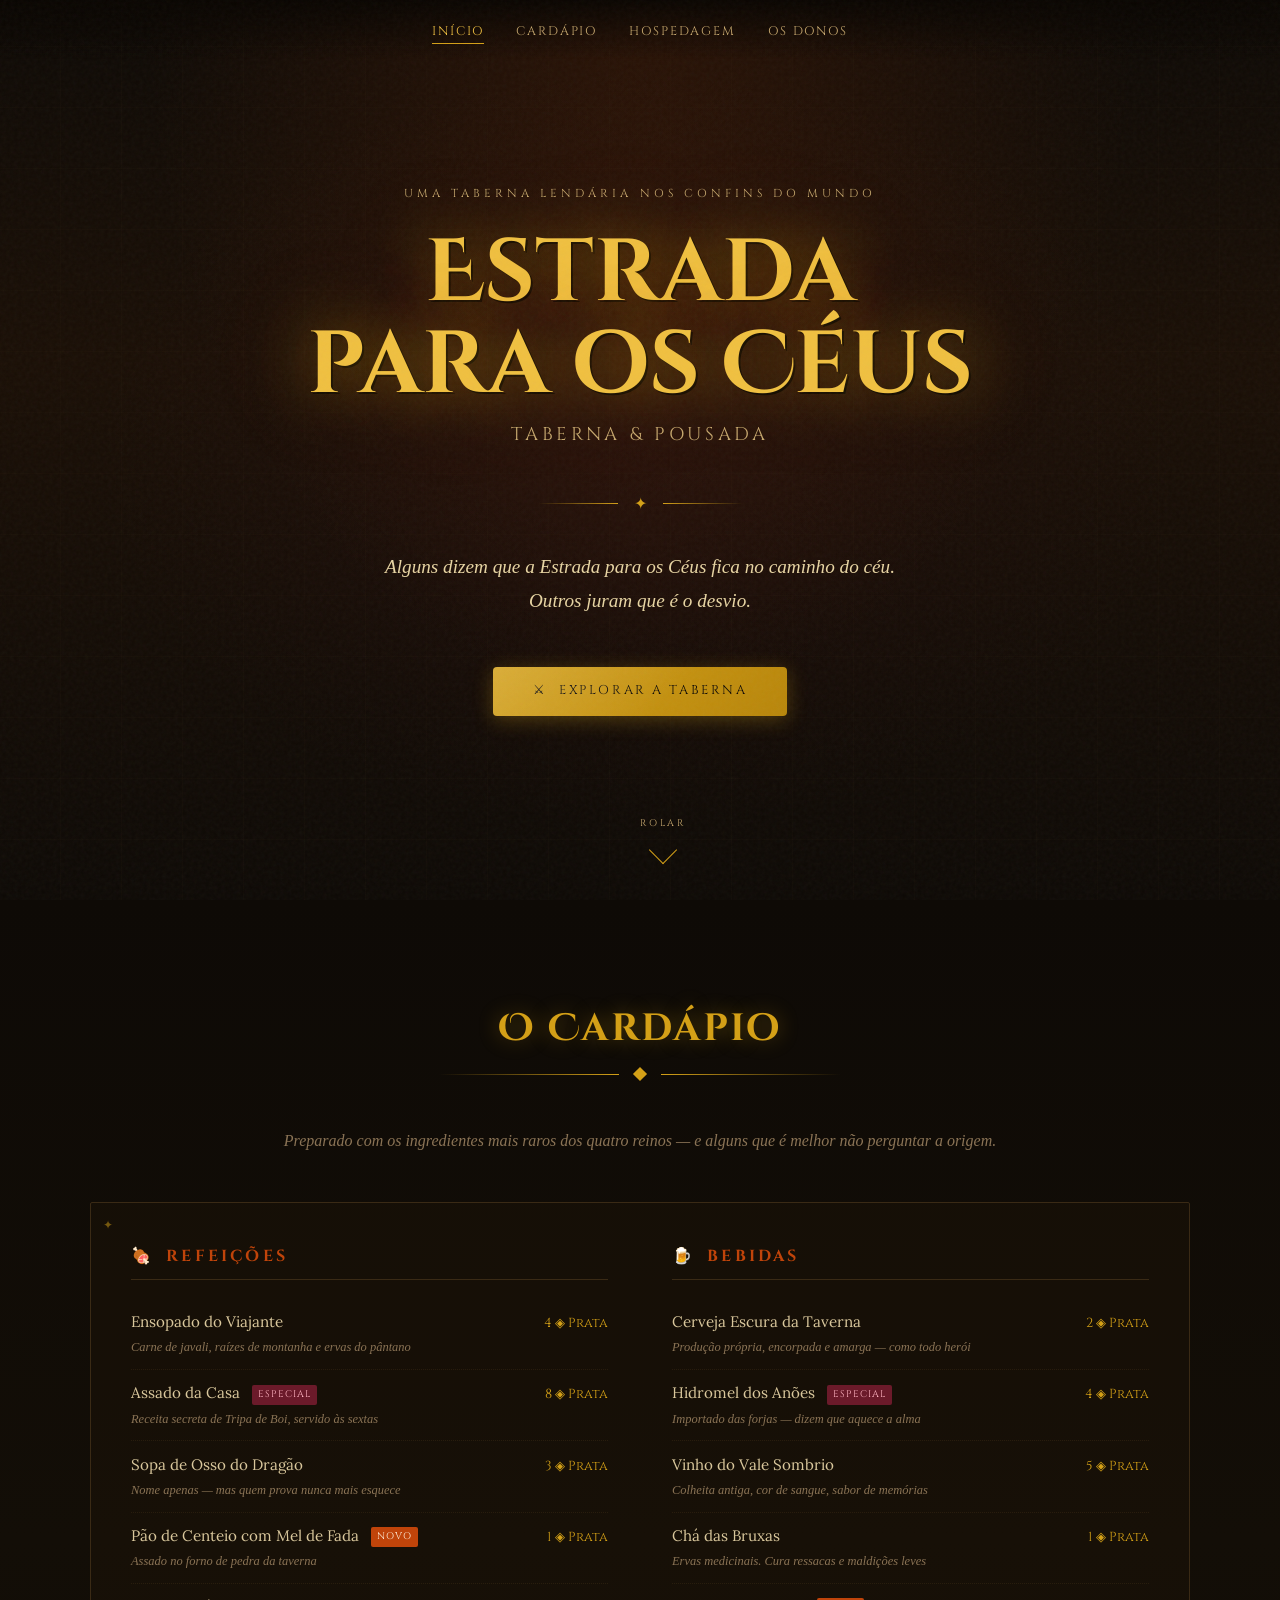
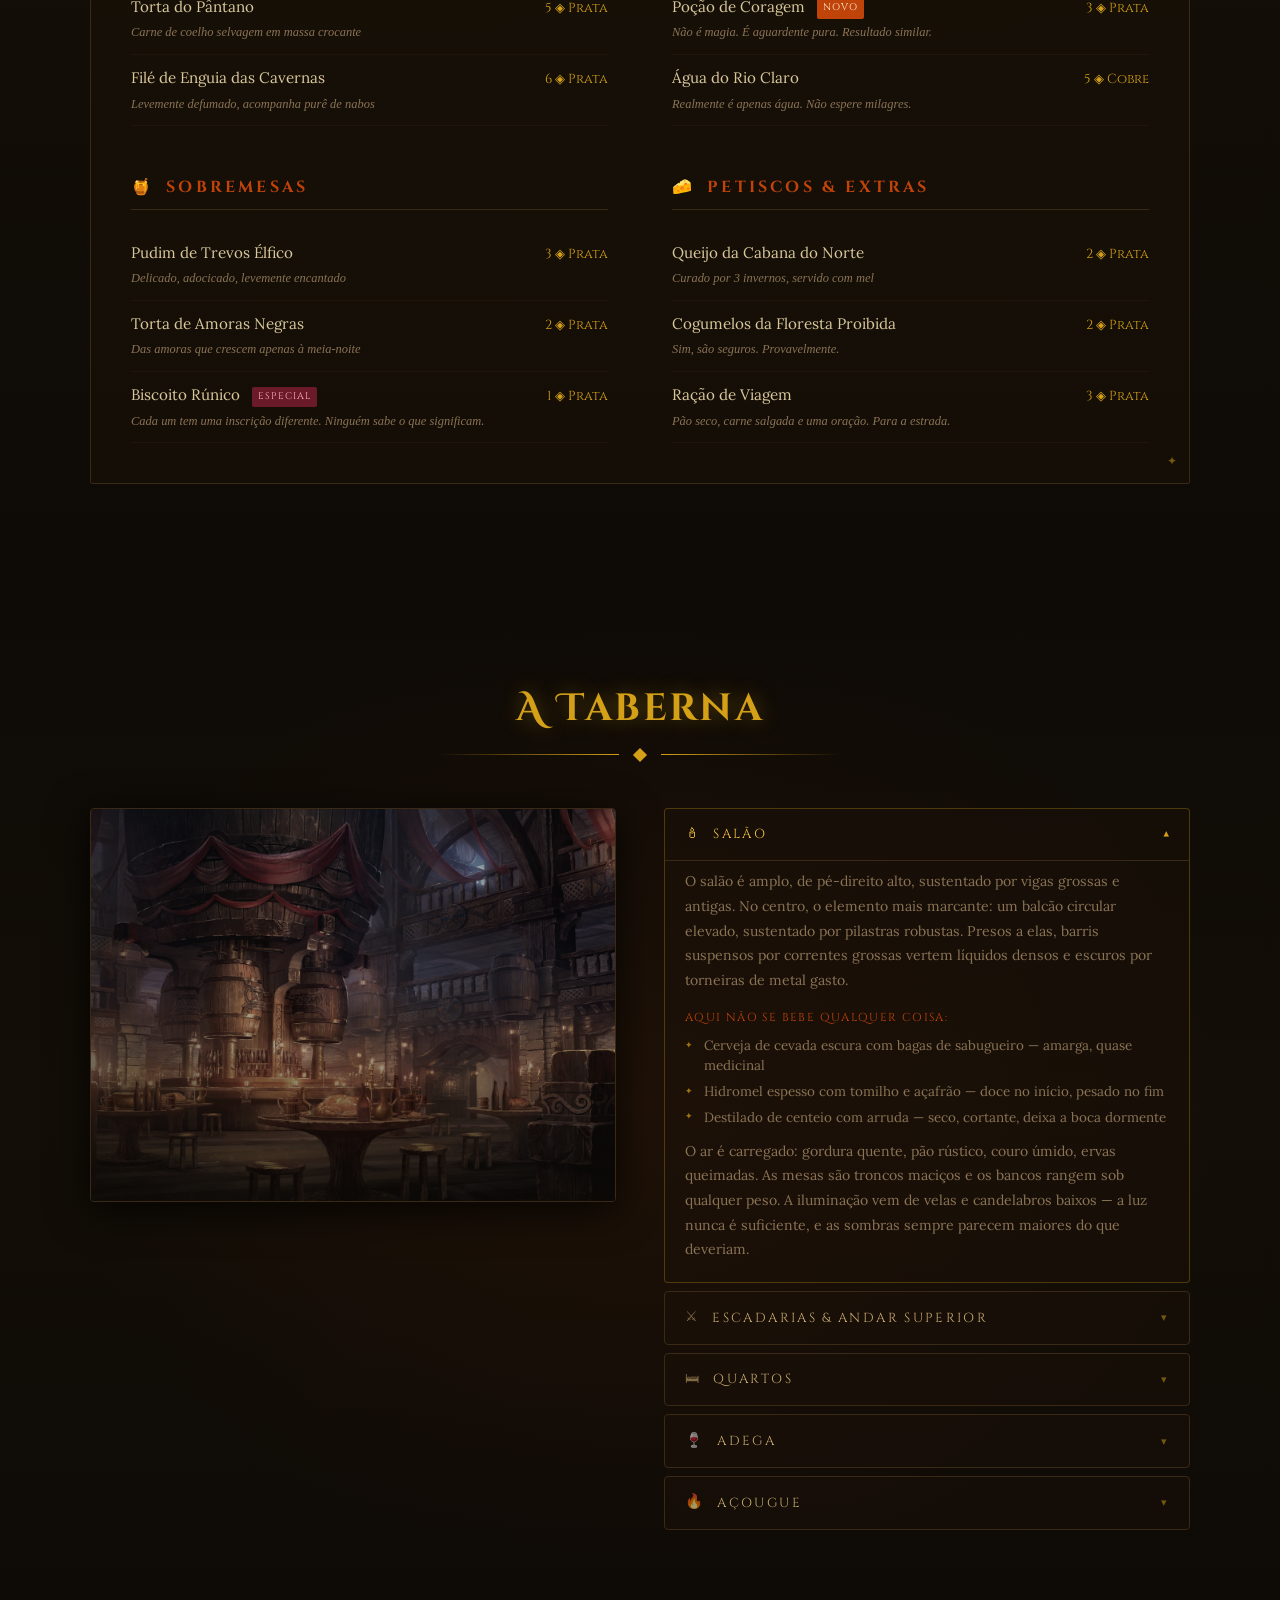
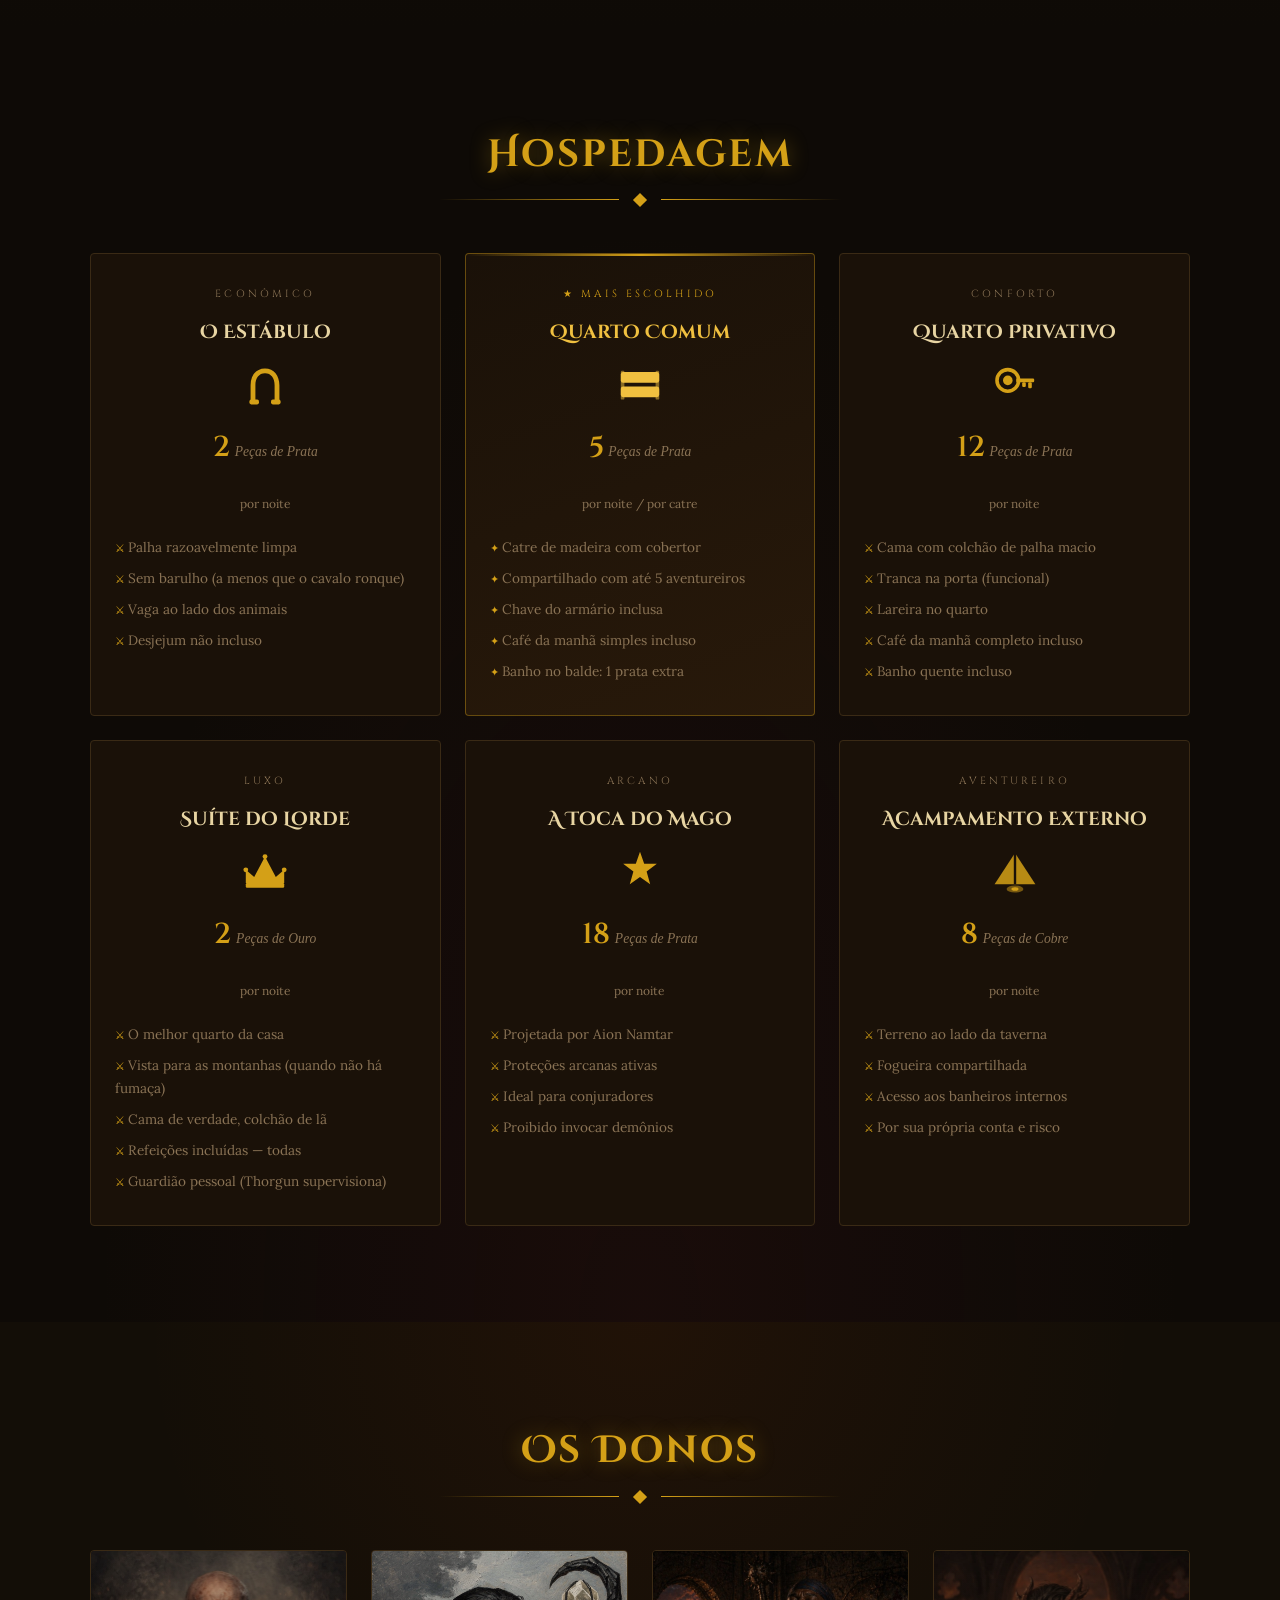
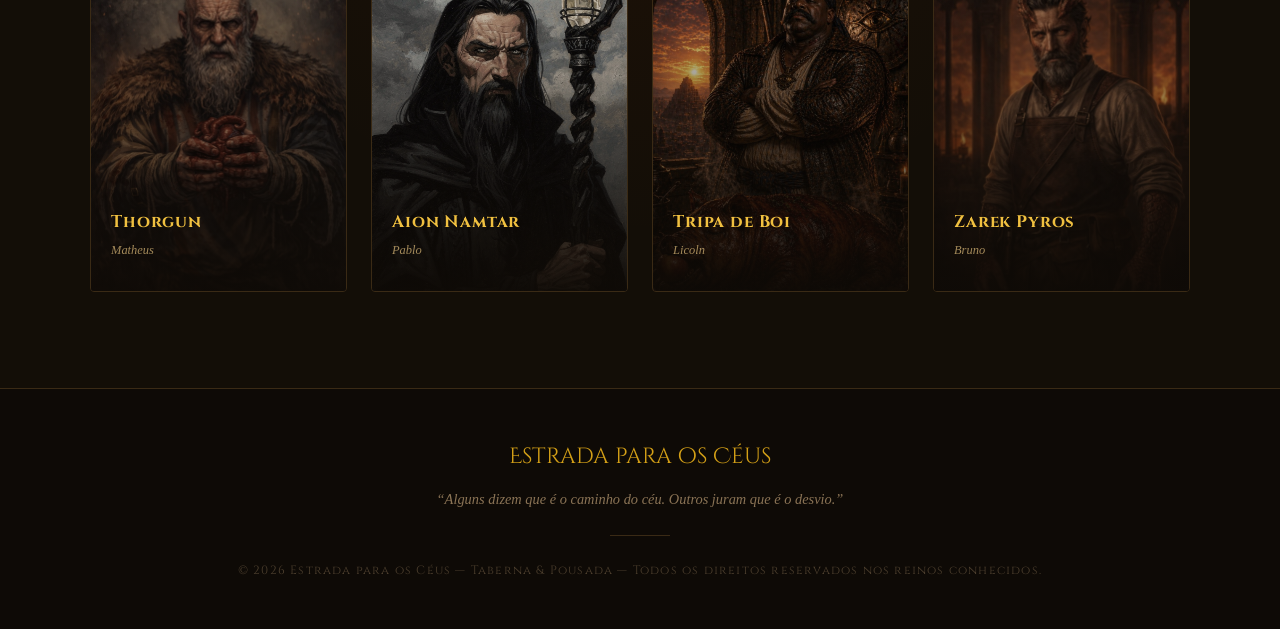
==== index.html @ 2010baf7 "segundo commit" ====
<!DOCTYPE html>
<html lang="pt-BR">
<head>
  <meta charset="UTF-8" />
  <meta name="viewport" content="width=device-width, initial-scale=1.0" />
  <meta name="description" content="Estrada para os Céus — A taberna mais lendária de todos os reinos. Comida, bebida, abrigo e histórias para aventureiros." />
  <title>Estrada para os Céus — Taberna & Hospedagem</title>
  <link rel="stylesheet" href="styles.css" />

  <!-- Favicons & theme color -->
  <meta name="theme-color" content="#0e0a06" />
</head>
<body>

  <!-- ══════════════════════════════════════
       TORCHES (decorative)
  ══════════════════════════════════════ -->
  <!-- ══════════════════════════════════════
       NAVBAR
  ══════════════════════════════════════ -->
  <nav id="navbar" role="navigation" aria-label="Navegação principal">

    <ul class="nav-links">
      <li><a href="#hero">Início</a></li>
      <li><a href="#cardapio">Cardápio</a></li>
      <li><a href="#hospedagem">Hospedagem</a></li>
      <li><a href="#donos">Os Donos</a></li>
    </ul>

    <button class="nav-toggle" id="navToggle" aria-label="Abrir menu" aria-expanded="false">
      <span></span>
      <span></span>
      <span></span>
    </button>
  </nav>

  <!-- Mobile overlay nav -->
  <div class="nav-mobile-overlay" id="navMobileOverlay" role="dialog" aria-modal="true" aria-label="Menu de navegação">
    <a href="#hero">Início</a>
    <a href="#cardapio">Cardápio</a>
    <a href="#hospedagem">Hospedagem</a>
    <a href="#donos">Os Donos</a>
  </div>


  <!-- ══════════════════════════════════════
       HERO
  ══════════════════════════════════════ -->
  <section id="hero" aria-label="Apresentação da taberna">
    <div class="hero-bg-art" aria-hidden="true"></div>

    <div class="hero-content">
      <p class="hero-eyebrow">Uma taberna lendária nos confins do mundo</p>

      <a href="index.html" class="hero-title-link" aria-label="Voltar ao topo da página">
        <h1 class="hero-title">Estrada<br>para os Céus</h1>
      </a>
      <span class="hero-subtitle-line">Taberna &amp; Pousada</span>

      <div class="hero-divider" aria-hidden="true">
        <div class="hero-divider-line"></div>
        <span class="hero-divider-icon">✦</span>
        <div class="hero-divider-line"></div>
      </div>

      <p class="hero-lore">
        Alguns dizem que a Estrada para os Céus fica no caminho do céu.<br>
        Outros juram que é o desvio.
      </p>

      <a href="#cardapio" class="hero-cta" role="button">
        <span>⚔</span>
        <span>Explorar a Taberna</span>
      </a>
    </div>

    <div class="scroll-indicator" aria-hidden="true">
      <span>Rolar</span>
      <div class="scroll-arrow"></div>
    </div>
  </section>


  <!-- ══════════════════════════════════════
       CARDÁPIO
  ══════════════════════════════════════ -->
  <section id="cardapio" aria-label="Cardápio da taberna">
    <div class="container">

      <h2 class="section-title reveal">O Cardápio</h2>
      <div class="section-ornament reveal reveal-delay-1" aria-hidden="true">
        <div class="ornament-diamond"></div>
      </div>

      <p class="menu-intro reveal reveal-delay-2">
        Preparado com os ingredientes mais raros dos quatro reinos — e alguns que é melhor não perguntar a origem.
      </p>

      <div class="menu-wrapper reveal reveal-delay-3">
        <div class="menu-grid">

          <!-- Comidas -->
          <div class="menu-category">
            <h3 class="menu-category-title">
              <span class="cat-icon">🍖</span> Refeições
            </h3>

            <div class="menu-item">
              <div class="item-name">
                Ensopado do Viajante
                <small>Carne de javali, raízes de montanha e ervas do pântano</small>
              </div>
              <span class="item-price">4 ◈ Prata</span>
            </div>

            <div class="menu-item">
              <div class="item-name">
                Assado da Casa <span class="item-badge badge-special">Especial</span>
                <small>Receita secreta de Tripa de Boi, servido às sextas</small>
              </div>
              <span class="item-price">8 ◈ Prata</span>
            </div>

            <div class="menu-item">
              <div class="item-name">
                Sopa de Osso do Dragão
                <small>Nome apenas — mas quem prova nunca mais esquece</small>
              </div>
              <span class="item-price">3 ◈ Prata</span>
            </div>

            <div class="menu-item">
              <div class="item-name">
                Pão de Centeio com Mel de Fada <span class="item-badge badge-new">Novo</span>
                <small>Assado no forno de pedra da taverna</small>
              </div>
              <span class="item-price">1 ◈ Prata</span>
            </div>

            <div class="menu-item">
              <div class="item-name">
                Torta do Pântano
                <small>Carne de coelho selvagem em massa crocante</small>
              </div>
              <span class="item-price">5 ◈ Prata</span>
            </div>

            <div class="menu-item">
              <div class="item-name">
                Filé de Enguia das Cavernas
                <small>Levemente defumado, acompanha purê de nabos</small>
              </div>
              <span class="item-price">6 ◈ Prata</span>
            </div>
          </div>

          <!-- Bebidas -->
          <div class="menu-category">
            <h3 class="menu-category-title">
              <span class="cat-icon">🍺</span> Bebidas
            </h3>

            <div class="menu-item">
              <div class="item-name">
                Cerveja Escura da Taverna
                <small>Produção própria, encorpada e amarga — como todo herói</small>
              </div>
              <span class="item-price">2 ◈ Prata</span>
            </div>

            <div class="menu-item">
              <div class="item-name">
                Hidromel dos Anões <span class="item-badge badge-special">Especial</span>
                <small>Importado das forjas — dizem que aquece a alma</small>
              </div>
              <span class="item-price">4 ◈ Prata</span>
            </div>

            <div class="menu-item">
              <div class="item-name">
                Vinho do Vale Sombrio
                <small>Colheita antiga, cor de sangue, sabor de memórias</small>
              </div>
              <span class="item-price">5 ◈ Prata</span>
            </div>

            <div class="menu-item">
              <div class="item-name">
                Chá das Bruxas
                <small>Ervas medicinais. Cura ressacas e maldições leves</small>
              </div>
              <span class="item-price">1 ◈ Prata</span>
            </div>

            <div class="menu-item">
              <div class="item-name">
                Poção de Coragem <span class="item-badge badge-new">Novo</span>
                <small>Não é magia. É aguardente pura. Resultado similar.</small>
              </div>
              <span class="item-price">3 ◈ Prata</span>
            </div>

            <div class="menu-item">
              <div class="item-name">
                Água do Rio Claro
                <small>Realmente é apenas água. Não espere milagres.</small>
              </div>
              <span class="item-price">5 ◈ Cobre</span>
            </div>
          </div>

          <!-- Sobremesas -->
          <div class="menu-category">
            <h3 class="menu-category-title">
              <span class="cat-icon">🍯</span> Sobremesas
            </h3>

            <div class="menu-item">
              <div class="item-name">
                Pudim de Trevos Élfico
                <small>Delicado, adocicado, levemente encantado</small>
              </div>
              <span class="item-price">3 ◈ Prata</span>
            </div>

            <div class="menu-item">
              <div class="item-name">
                Torta de Amoras Negras
                <small>Das amoras que crescem apenas à meia-noite</small>
              </div>
              <span class="item-price">2 ◈ Prata</span>
            </div>

            <div class="menu-item">
              <div class="item-name">
                Biscoito Rúnico <span class="item-badge badge-special">Especial</span>
                <small>Cada um tem uma inscrição diferente. Ninguém sabe o que significam.</small>
              </div>
              <span class="item-price">1 ◈ Prata</span>
            </div>
          </div>

          <!-- Petiscos -->
          <div class="menu-category">
            <h3 class="menu-category-title">
              <span class="cat-icon">🧀</span> Petiscos & Extras
            </h3>

            <div class="menu-item">
              <div class="item-name">
                Queijo da Cabana do Norte
                <small>Curado por 3 invernos, servido com mel</small>
              </div>
              <span class="item-price">2 ◈ Prata</span>
            </div>

            <div class="menu-item">
              <div class="item-name">
                Cogumelos da Floresta Proibida
                <small>Sim, são seguros. Provavelmente.</small>
              </div>
              <span class="item-price">2 ◈ Prata</span>
            </div>

            <div class="menu-item">
              <div class="item-name">
                Ração de Viagem
                <small>Pão seco, carne salgada e uma oração. Para a estrada.</small>
              </div>
              <span class="item-price">3 ◈ Prata</span>
            </div>
          </div>

        </div><!-- /menu-grid -->
      </div><!-- /menu-wrapper -->

    </div><!-- /container -->
  </section>


  <!-- ══════════════════════════════════════
       A TABERNA
  ══════════════════════════════════════ -->
  <section id="taberna" aria-label="Sobre a taberna">
    <div class="container">

      <h2 class="section-title reveal">A Taberna</h2>
      <div class="section-ornament reveal reveal-delay-1" aria-hidden="true">
        <div class="ornament-diamond"></div>
      </div>

      <div class="taberna-layout reveal reveal-delay-2">

        <div class="taberna-img-wrap">
          <img src="img/taverna.jpg" alt="O salão da Taberna Estrada para os Céus — balcão circular elevado com barris suspensos, vigas grossas e iluminação de velas" loading="lazy" />
          <div class="taberna-img-overlay" aria-hidden="true"></div>
        </div>

        <div class="taberna-desc">

          <details class="taverna-accordion" open>
            <summary class="taverna-accordion-head">
              <span class="accordion-icon" aria-hidden="true">🕯</span>
              Salão
            </summary>
            <div class="taverna-accordion-body">
              <p>O salão é amplo, de pé-direito alto, sustentado por vigas grossas e antigas. No centro, o elemento mais marcante: um balcão circular elevado, sustentado por pilastras robustas. Presos a elas, barris suspensos por correntes grossas vertem líquidos densos e escuros por torneiras de metal gasto.</p>
              <p class="taverna-label">Aqui não se bebe qualquer coisa:</p>
              <ul class="taverna-list">
                <li>Cerveja de cevada escura com bagas de sabugueiro — amarga, quase medicinal</li>
                <li>Hidromel espesso com tomilho e açafrão — doce no início, pesado no fim</li>
                <li>Destilado de centeio com arruda — seco, cortante, deixa a boca dormente</li>
              </ul>
              <p>O ar é carregado: gordura quente, pão rústico, couro úmido, ervas queimadas. As mesas são troncos maciços e os bancos rangem sob qualquer peso. A iluminação vem de velas e candelabros baixos — a luz nunca é suficiente, e as sombras sempre parecem maiores do que deveriam.</p>
            </div>
          </details>

          <details class="taverna-accordion">
            <summary class="taverna-accordion-head">
              <span class="accordion-icon" aria-hidden="true">⚔</span>
              Escadarias &amp; Andar Superior
            </summary>
            <div class="taverna-accordion-body">
              <p>Duas escadarias se erguem em lados opostos, simétricas, curvando-se até o andar superior como se abraçassem o salão. Os degraus são gastos no centro — muitos pés, muitas eras. No alto, uma galeria contorna todo o salão. As balaustradas são entalhadas com padrões estranhos, quase geométricos demais para serem apenas decoração. À distância, parecem se mover com a luz.</p>
            </div>
          </details>

          <details class="taverna-accordion">
            <summary class="taverna-accordion-head">
              <span class="accordion-icon" aria-hidden="true">🛏</span>
              Quartos
            </summary>
            <div class="taverna-accordion-body">
              <p>A taverna não separa hóspedes por raça, mas por quanto estão dispostos a pagar.</p>
              <p class="taverna-label">Albergue Comum <em>(8 a 12 pessoas)</em></p>
              <ul class="taverna-list">
                <li>Espaço coletivo, camas simples de madeira e palha</li>
                <li>Cobertores ásperos com cheiro de fumaça e suor antigo</li>
                <li>Barulho constante — roncos, murmúrios, asas roçando madeira</li>
                <li>Segurança implícita, não garantida. É onde ficam os que não querem ser notados.</li>
              </ul>
              <p class="taverna-label">Quartos Intermediários <em>(6 a 8 pessoas)</em></p>
              <ul class="taverna-list">
                <li>Quartos individuais ou duplos com camas mais firmes</li>
                <li>Pequenos baús com fechaduras antigas</li>
                <li>Velas aromatizadas com lavanda e sálvia</li>
                <li>Silêncio relativo. Privacidade suficiente.</li>
              </ul>
              <p class="taverna-label">Quartos Nobres <em>(2 a 4 pessoas)</em></p>
              <ul class="taverna-list">
                <li>Nas extremidades da galeria superior</li>
                <li>Camas largas com peles curtidas e lençóis de linho pesado</li>
                <li>Banheiras de cobre com água aquecida por mecanismos ocultos</li>
                <li>Incensos raros: mirra, olíbano e folhas de louro</li>
                <li>As portas são mais espessas. E algumas… não deixam o som sair.</li>
              </ul>
            </div>
          </details>

          <details class="taverna-accordion">
            <summary class="taverna-accordion-head">
              <span class="accordion-icon" aria-hidden="true">🍷</span>
              Adega
            </summary>
            <div class="taverna-accordion-body">
              <p>Lá embaixo, o teto é baixo e arqueado, sustentado por pedra antiga. Fileiras de tonéis ocupam o espaço em ordem quase ritual. Entre os tonéis maiores, repousam ânforas enterradas parcialmente no chão de terra batida. Algumas vedadas com cera escura, outras apenas cobertas com pano grosso. O líquido dentro delas não é servido a qualquer um.</p>
            </div>
          </details>

          <details class="taverna-accordion">
            <summary class="taverna-accordion-head">
              <span class="accordion-icon" aria-hidden="true">🔥</span>
              Açougue
            </summary>
            <div class="taverna-accordion-body">
              <p>Nos fundos da taverna, além do corredor que se afasta do salão, uma porta pesada conduz ao açougue. O calor ali é diferente — não acolhe, não envolve. Ele gruda. Ganchos de ferro descem do teto em fileiras, sustentando carcaças inteiras ou cortes grandes. Cordas grossas, lâminas largas, serras de dentes irregulares — tudo tem uso, nada é decorativo. Há sempre calor vindo de uma fornalha baixa, usada para selar, queimar ou limpar. A fumaça sobe pesada, grudando nas paredes.</p>
            </div>
          </details>

        </div><!-- /taberna-desc -->
      </div><!-- /taberna-layout -->
    </div><!-- /container -->
  </section>


  <!-- ══════════════════════════════════════
       HOSPEDAGEM
  ══════════════════════════════════════ -->
  <section id="hospedagem" aria-label="Opções de hospedagem">
    <div class="container">

      <h2 class="section-title reveal">Hospedagem</h2>
      <div class="section-ornament reveal reveal-delay-1" aria-hidden="true">
        <div class="ornament-diamond"></div>
      </div>

      <div class="lodge-grid">

        <!-- Estábulo -->
        <div class="lodge-card reveal reveal-delay-1">
          <p class="lodge-tier">Econômico</p>
          <h3 class="lodge-name">O Estábulo</h3>
          <span class="lodge-icon" aria-hidden="true">
            <svg viewBox="0 0 40 40" fill="none" xmlns="http://www.w3.org/2000/svg" aria-hidden="true">
              <path d="M8 34V21C8 13 12.5 7 20 7C27.5 7 32 13 32 21V34H28V21C28 15 25 11 20 11C15 11 12 15 12 21V34Z" fill="currentColor"/>
              <rect x="7" y="33" width="8" height="4" rx="1.5" fill="currentColor"/>
              <rect x="25" y="33" width="8" height="4" rx="1.5" fill="currentColor"/>
            </svg>
          </span>
          <div class="lodge-price">
            <span class="price-amount">2</span>
            <span class="price-currency">Peças de Prata</span>
          </div>
          <span class="price-period">por noite</span>
          <ul class="lodge-features">
            <li>Palha razoavelmente limpa</li>
            <li>Sem barulho (a menos que o cavalo ronque)</li>
            <li>Vaga ao lado dos animais</li>
            <li>Desjejum não incluso</li>
          </ul>
        </div>

        <!-- Quarto Comum -->
        <div class="lodge-card featured reveal reveal-delay-2">
          <p class="lodge-tier">★ Mais Escolhido</p>
          <h3 class="lodge-name">Quarto Comum</h3>
          <span class="lodge-icon" aria-hidden="true">
            <svg viewBox="0 0 40 40" fill="none" xmlns="http://www.w3.org/2000/svg" aria-hidden="true">
              <rect x="4" y="10" width="32" height="9" rx="2" fill="currentColor"/>
              <rect x="4" y="22" width="32" height="9" rx="2" fill="currentColor"/>
              <rect x="4" y="9" width="3" height="24" rx="1" fill="currentColor" opacity="0.5"/>
              <rect x="33" y="9" width="3" height="24" rx="1" fill="currentColor" opacity="0.5"/>
            </svg>
          </span>
          <div class="lodge-price">
            <span class="price-amount">5</span>
            <span class="price-currency">Peças de Prata</span>
          </div>
          <span class="price-period">por noite / por catre</span>
          <ul class="lodge-features">
            <li>Catre de madeira com cobertor</li>
            <li>Compartilhado com até 5 aventureiros</li>
            <li>Chave do armário inclusa</li>
            <li>Café da manhã simples incluso</li>
            <li>Banho no balde: 1 prata extra</li>
          </ul>
        </div>

        <!-- Quarto Privativo -->
        <div class="lodge-card reveal reveal-delay-3">
          <p class="lodge-tier">Conforto</p>
          <h3 class="lodge-name">Quarto Privativo</h3>
          <span class="lodge-icon" aria-hidden="true">
            <svg viewBox="0 0 40 40" fill="none" xmlns="http://www.w3.org/2000/svg" aria-hidden="true">
              <circle cx="14" cy="17" r="9" stroke="currentColor" stroke-width="3" fill="none"/>
              <circle cx="14" cy="17" r="4" fill="currentColor"/>
              <rect x="21" y="15.5" width="15" height="3" rx="1" fill="currentColor"/>
              <rect x="31" y="18.5" width="3" height="5" rx="1" fill="currentColor"/>
              <rect x="26" y="18.5" width="3" height="4" rx="1" fill="currentColor"/>
            </svg>
          </span>
          <div class="lodge-price">
            <span class="price-amount">12</span>
            <span class="price-currency">Peças de Prata</span>
          </div>
          <span class="price-period">por noite</span>
          <ul class="lodge-features">
            <li>Cama com colchão de palha macio</li>
            <li>Tranca na porta (funcional)</li>
            <li>Lareira no quarto</li>
            <li>Café da manhã completo incluso</li>
            <li>Banho quente incluso</li>
          </ul>
        </div>

        <!-- Suíte do Lorde -->
        <div class="lodge-card reveal reveal-delay-2">
          <p class="lodge-tier">Luxo</p>
          <h3 class="lodge-name">Suíte do Lorde</h3>
          <span class="lodge-icon" aria-hidden="true">
            <svg viewBox="0 0 40 40" fill="none" xmlns="http://www.w3.org/2000/svg" aria-hidden="true">
              <path d="M4 30L4 19L11 25L20 8L29 25L36 19L36 30Z" fill="currentColor"/>
              <rect x="4" y="30" width="32" height="4" rx="1" fill="currentColor"/>
              <circle cx="4" cy="19" r="2" fill="currentColor"/>
              <circle cx="20" cy="8" r="2" fill="currentColor"/>
              <circle cx="36" cy="19" r="2" fill="currentColor"/>
            </svg>
          </span>
          <div class="lodge-price">
            <span class="price-amount">2</span>
            <span class="price-currency">Peças de Ouro</span>
          </div>
          <span class="price-period">por noite</span>
          <ul class="lodge-features">
            <li>O melhor quarto da casa</li>
            <li>Vista para as montanhas (quando não há fumaça)</li>
            <li>Cama de verdade, colchão de lã</li>
            <li>Refeições incluídas — todas</li>
            <li>Guardião pessoal (Thorgun supervisiona)</li>
          </ul>
        </div>

        <!-- Toca do Mago -->
        <div class="lodge-card reveal reveal-delay-3">
          <p class="lodge-tier">Arcano</p>
          <h3 class="lodge-name">A Toca do Mago</h3>
          <span class="lodge-icon" aria-hidden="true">
            <svg viewBox="0 0 40 40" fill="none" xmlns="http://www.w3.org/2000/svg" aria-hidden="true">
              <polygon points="20,4 23.5,14 34,14 25.5,20.5 28.5,31 20,25 11.5,31 14.5,20.5 6,14 16.5,14" fill="currentColor"/>
              <circle cx="20" cy="19" r="4" fill="none" stroke="currentColor" stroke-width="1.5" opacity="0.4"/>
            </svg>
          </span>
          <div class="lodge-price">
            <span class="price-amount">18</span>
            <span class="price-currency">Peças de Prata</span>
          </div>
          <span class="price-period">por noite</span>
          <ul class="lodge-features">
            <li>Projetada por Aion Namtar</li>
            <li>Proteções arcanas ativas</li>
            <li>Ideal para conjuradores</li>
            <li>Proibido invocar demônios</li>
          </ul>
        </div>

        <!-- Camping -->
        <div class="lodge-card reveal reveal-delay-4">
          <p class="lodge-tier">Aventureiro</p>
          <h3 class="lodge-name">Acampamento Externo</h3>
          <span class="lodge-icon" aria-hidden="true">
            <svg viewBox="0 0 40 40" fill="none" xmlns="http://www.w3.org/2000/svg" aria-hidden="true">
              <polygon points="20,5 37,31 3,31" fill="currentColor" opacity="0.85"/>
              <line x1="20" y1="5" x2="20" y2="31" stroke="var(--color-bg-card)" stroke-width="2"/>
              <ellipse cx="20" cy="35" rx="7" ry="3" fill="currentColor" opacity="0.5"/>
              <ellipse cx="20" cy="35" rx="3" ry="1.5" fill="currentColor"/>
            </svg>
          </span>
          <div class="lodge-price">
            <span class="price-amount">8</span>
            <span class="price-currency">Peças de Cobre</span>
          </div>
          <span class="price-period">por noite</span>
          <ul class="lodge-features">
            <li>Terreno ao lado da taverna</li>
            <li>Fogueira compartilhada</li>
            <li>Acesso aos banheiros internos</li>
            <li>Por sua própria conta e risco</li>
          </ul>
        </div>

      </div><!-- /lodge-grid -->

    </div><!-- /container -->
  </section>


  <!-- ══════════════════════════════════════
       OS DONOS
  ══════════════════════════════════════ -->
  <section id="donos" aria-label="Os donos da taberna">
    <div class="container">

      <h2 class="section-title reveal">Os Donos</h2>
      <div class="section-ornament reveal reveal-delay-1" aria-hidden="true">
        <div class="ornament-diamond"></div>
      </div>

      <div class="owners-grid">

        <!-- Thorgun -->
        <article class="owner-card reveal reveal-delay-1" tabindex="0" role="article" aria-label="Thorgun"
          data-img="img/thorgun.png"
          data-alt="Retrato de Thorgun, o ferreiro guardião"
          data-name="Thorgun"
          data-title="Matheus"
          data-desc="Silencioso como as montanhas e resistente como o aço que forja. Thorgun não faz perguntas, e espera o mesmo dos clientes. Cuida do açougue da taverna e de seus hóspedes com igual devoção.">
          <div class="owner-img-wrap">
            <img src="img/thorgun.png" alt="Retrato de Thorgun, o ferreiro guardião" loading="lazy" />
            <div class="owner-img-overlay" aria-hidden="true"></div>
          </div>
          <div class="owner-info">
            <h3 class="owner-name">Thorgun</h3>
            <p class="owner-title">Matheus</p>
            <p class="owner-desc">
              Silencioso como as montanhas e resistente como o aço que forja.
              Thorgun não faz perguntas, e espera o mesmo dos clientes.
              Cuida do açougue da taverna e de seus hóspedes com igual devoção.
            </p>
          </div>
        </article>

        <!-- Aion Namtar -->
        <article class="owner-card reveal reveal-delay-2" tabindex="0" role="article" aria-label="Aion Namtar"
          data-img="img/aionnamtar.png"
          data-alt="Retrato de Aion Namtar, o conjurador sombrio"
          data-name="Aion Namtar"
          data-title="Pablo"
          data-desc="Ninguém sabe ao certo o que Aion fez antes de chegar à Estrada para os Céus. Ele gerencia as finanças, os contratos e os segredos. Não o contradiga na conta.">
          <div class="owner-img-wrap">
            <img src="img/aionnamtar.png" alt="Retrato de Aion Namtar, o conjurador sombrio" loading="lazy" />
            <div class="owner-img-overlay" aria-hidden="true"></div>
          </div>
          <div class="owner-info">
            <h3 class="owner-name">Aion Namtar</h3>
            <p class="owner-title">Pablo</p>
            <p class="owner-desc">
              Ninguém sabe ao certo o que Aion fez antes de chegar à Estrada para os Céus.
              Ele gerencia as finanças, os contratos e os segredos.
              Não o contradiga na conta.
            </p>
          </div>
        </article>

        <!-- Tripa de Boi -->
        <article class="owner-card reveal reveal-delay-3" tabindex="0" role="article" aria-label="Tripa de Boi"
          data-img="img/tripadeboi.png"
          data-alt="Retrato de Tripa de Boi, o cozinheiro lendário"
          data-name="Tripa de Boi"
          data-title="Licoln"
          data-desc="Com mãos que viram guerras e fogões, Tripa de Boi comanda a cozinha com a mesma autoridade que um general comanda um exército. Seu assado da casa é sussurrado nos bardos como lenda viva.">
          <div class="owner-img-wrap">
            <img src="img/tripadeboi.png" alt="Retrato de Tripa de Boi, o cozinheiro lendário" loading="lazy" />
            <div class="owner-img-overlay" aria-hidden="true"></div>
          </div>
          <div class="owner-info">
            <h3 class="owner-name">Tripa de Boi</h3>
            <p class="owner-title">Licoln</p>
            <p class="owner-desc">
              Com mãos que viram guerras e fogões, Tripa de Boi comanda a cozinha
              com a mesma autoridade que um general comanda um exército.
              Seu assado da casa é sussurrado nos bardos como lenda viva.
            </p>
          </div>
        </article>

        <!-- Zarek Pyros -->
        <article class="owner-card reveal reveal-delay-4" tabindex="0" role="article" aria-label="Zarek Pyros"
          data-img="img/zarekpyros.png"
          data-alt="Retrato de Zarek Pyros, o dono draconiano"
          data-name="Zarek Pyros"
          data-title="Bruno"
          data-desc="Metade homem, metade mistério. Zarek toma conta do bar e das histórias. Diz-se que suas escamas brilham quando mente, o que explica por que sua cerveja nunca está 'acabada'.">
          <div class="owner-img-wrap">
            <img src="img/zarekpyros.png" alt="Retrato de Zarek Pyros, o dono draconiano" loading="lazy" />
            <div class="owner-img-overlay" aria-hidden="true"></div>
          </div>
          <div class="owner-info">
            <h3 class="owner-name">Zarek Pyros</h3>
            <p class="owner-title">Bruno</p>
            <p class="owner-desc">
              Metade homem, metade mistério. Zarek toma conta do bar e das
              histórias. Diz-se que suas escamas brilham quando mente, o que
              explica por que sua cerveja nunca está "acabada".
            </p>
          </div>
        </article>

      </div><!-- /owners-grid -->

    </div><!-- /container -->
  </section>


  <!-- ══════════════════════════════════════
       FOOTER
  ══════════════════════════════════════ -->
  <footer role="contentinfo">
    <span class="footer-logo">Estrada para os Céus</span>
    <p class="footer-tagline">
      &ldquo;Alguns dizem que é o caminho do céu. Outros juram que é o desvio.&rdquo;
    </p>
    <div class="footer-divider" aria-hidden="true"></div>
    <p class="footer-copy">
      &copy; <span id="year"></span> Estrada para os Céus &mdash; Taberna &amp; Pousada &mdash; Todos os direitos reservados nos reinos conhecidos.
    </p>
  </footer>

  <!-- ══════════════════════════════════════
       OWNER MODAL
  ══════════════════════════════════════ -->
  <div id="ownerModal" class="owner-modal" role="dialog" aria-modal="true" aria-label="Detalhes do dono" aria-hidden="true">
    <div class="owner-modal-backdrop"></div>
    <div class="owner-modal-content">
      <button class="owner-modal-close" id="ownerModalClose" aria-label="Fechar">✕</button>
      <div class="owner-modal-img-wrap">
        <img id="ownerModalImg" src="" alt="" />
        <div class="owner-modal-img-overlay" aria-hidden="true"></div>
      </div>
      <div class="owner-modal-info">
        <div class="owner-modal-ornament" aria-hidden="true">✦</div>
        <h3 id="ownerModalName" class="owner-modal-name"></h3>
        <p id="ownerModalTitle" class="owner-modal-player"></p>
        <div class="owner-modal-divider" aria-hidden="true"></div>
        <p id="ownerModalDesc" class="owner-modal-desc"></p>
      </div>
    </div>
  </div>

  <script src="script.js" defer></script>
</body>
</html>
---- styles.css ----
/* ============================================================
   ESTRADA PARA OS CÉUS — Stylesheet
   Tema: Medieval / Fantasia RPG
   ============================================================ */

@import url('https://fonts.googleapis.com/css2?family=Uncial+Antiqua&family=MedievalSharp&family=IM+Fell+English:ital@0;1&family=Cinzel:wght@400;600;900&family=Cinzel+Decorative:wght@400;700&family=Lora:ital,wght@0,400;0,600;1,400&display=swap');

/* ── CSS Variables ────────────────────────────────────────── */
:root {
  --color-bg:          #0e0a06;
  --color-bg-card:     #1a1108;
  --color-bg-section:  #130e07;
  --color-parchment:   #c8a96e;
  --color-parchment-lt:#e8d5a3;
  --color-gold:        #d4a017;
  --color-gold-bright: #f0c040;
  --color-wine:        #6b1a2a;
  --color-ember:       #c0440a;
  --color-smoke:       #5a4a35;
  --color-text:        #d9c79c;
  --color-text-muted:  #8a7355;
  --color-border:      #3a2a15;
  --color-torch:       #ff9a3c;

  --font-display:   'Cinzel Decorative', serif;
  --font-heading:   'Cinzel', serif;
  --font-body:      'Lora', serif;
  --font-flavor:    'IM Fell English', serif;

  --shadow-glow:    0 0 30px rgba(212, 160, 23, 0.25);
  --shadow-deep:    0 8px 40px rgba(0,0,0,0.8);
  --radius:         4px;
  --transition:     0.35s ease;
}

/* ── Reset & Base ─────────────────────────────────────────── */
*, *::before, *::after { box-sizing: border-box; margin: 0; padding: 0; }

html { scroll-behavior: smooth; font-size: 16px; }

body {
  background-color: var(--color-bg);
  color: var(--color-text);
  font-family: var(--font-body);
  line-height: 1.7;
  overflow-x: hidden;
  cursor: url("data:image/svg+xml,%3Csvg xmlns='http://www.w3.org/2000/svg' width='20' height='20' viewBox='0 0 20 20'%3E%3Ccircle cx='10' cy='10' r='4' fill='%23d4a017' opacity='0.7'/%3E%3C/svg%3E") 10 10, auto;
}

/* ── Scrollbar ────────────────────────────────────────────── */
::-webkit-scrollbar { width: 8px; }
::-webkit-scrollbar-track { background: var(--color-bg); }
::-webkit-scrollbar-thumb { background: var(--color-smoke); border-radius: 4px; }
::-webkit-scrollbar-thumb:hover { background: var(--color-gold); }

/* ── Noise Texture Overlay ────────────────────────────────── */
body::before {
  content: '';
  position: fixed;
  inset: 0;
  pointer-events: none;
  z-index: 1000;
  opacity: 0.04;
  background-image: url("data:image/svg+xml,%3Csvg viewBox='0 0 256 256' xmlns='http://www.w3.org/2000/svg'%3E%3Cfilter id='noise'%3E%3CfeTurbulence type='fractalNoise' baseFrequency='0.9' numOctaves='4' stitchTiles='stitch'/%3E%3C/filter%3E%3Crect width='100%25' height='100%25' filter='url(%23noise)'/%3E%3C/svg%3E");
}

/* ── Navigation ───────────────────────────────────────────── */
#navbar {
  position: fixed;
  top: 0;
  width: 100%;
  z-index: 900;
  padding: 1rem 2rem;
  display: flex;
  align-items: center;
  justify-content: center;
  background: linear-gradient(to bottom, rgba(10,6,2,0.97) 0%, rgba(10,6,2,0) 100%);
  transition: background var(--transition);
}

#navbar.scrolled {
  background: rgba(10,6,2,0.97);
  border-bottom: 1px solid var(--color-border);
  box-shadow: 0 2px 20px rgba(0,0,0,0.6);
}

/* hero title link */
.hero-title-link {
  text-decoration: none;
  color: inherit;
  display: block;
  cursor: pointer;
}
.hero-title-link:hover .hero-title {
  text-shadow:
    0 0 80px rgba(212,160,23,0.8),
    0 0 140px rgba(192,68,10,0.4),
    2px 2px 0 rgba(0,0,0,0.8);
}

.nav-links {
  display: flex;
  gap: 2rem;
  list-style: none;
}

.nav-links a {
  font-family: var(--font-heading);
  font-size: 0.78rem;
  letter-spacing: 0.15em;
  text-transform: uppercase;
  color: var(--color-parchment);
  text-decoration: none;
  position: relative;
  transition: color var(--transition);
}

.nav-links a::after {
  content: '';
  position: absolute;
  bottom: -4px;
  left: 0;
  width: 0;
  height: 1px;
  background: var(--color-gold);
  transition: width var(--transition);
}

.nav-links a:hover,
.nav-links a.active {
  color: var(--color-gold-bright);
}
.nav-links a:hover::after,
.nav-links a.active::after { width: 100%; }

/* Hamburger */
.nav-toggle {
  display: none;
  flex-direction: column;
  gap: 5px;
  cursor: pointer;
  padding: 4px;
  position: absolute;
  right: 1.5rem;
  top: 50%;
  transform: translateY(-50%);
}
.nav-toggle span {
  display: block;
  width: 26px;
  height: 2px;
  background: var(--color-gold);
  transition: all var(--transition);
  border-radius: 2px;
}
.nav-toggle.open span:nth-child(1) { transform: translateY(7px) rotate(45deg); }
.nav-toggle.open span:nth-child(2) { opacity: 0; }
.nav-toggle.open span:nth-child(3) { transform: translateY(-7px) rotate(-45deg); }

/* ── Torches (decorative) ─────────────────────────────────── */
.torch {
  position: fixed;
  top: 0;
  width: 60px;
  height: 180px;
  pointer-events: none;
  z-index: 50;
}
.torch-left  { left: 0; }
.torch-right { right: 0; }

.torch-flame {
  position: absolute;
  bottom: 30px;
  left: 50%;
  transform: translateX(-50%);
  width: 20px;
  height: 35px;
  background: radial-gradient(ellipse at bottom, #fff 0%, var(--color-torch) 30%, var(--color-ember) 70%, transparent 100%);
  border-radius: 50% 50% 30% 30%;
  animation: flicker 1.5s ease-in-out infinite alternate;
  filter: blur(1px);
}

.torch-glow {
  position: absolute;
  bottom: 10px;
  left: 50%;
  transform: translateX(-50%);
  width: 80px;
  height: 140px;
  background: radial-gradient(ellipse at bottom, rgba(255,154,60,0.25) 0%, transparent 70%);
  animation: flickerGlow 1.5s ease-in-out infinite alternate;
}

@keyframes flicker {
  0%   { transform: translateX(-50%) scaleX(1)   scaleY(1)    rotate(-1deg); opacity: 0.9; }
  33%  { transform: translateX(-48%) scaleX(0.9) scaleY(1.05) rotate( 1deg); opacity: 1; }
  66%  { transform: translateX(-52%) scaleX(1.05) scaleY(0.95) rotate(-2deg); opacity: 0.85; }
  100% { transform: translateX(-50%) scaleX(0.95) scaleY(1.02) rotate( 1deg); opacity: 0.95; }
}

@keyframes flickerGlow {
  0%   { opacity: 0.5; transform: translateX(-50%) scale(1); }
  50%  { opacity: 0.7; transform: translateX(-50%) scale(1.08); }
  100% { opacity: 0.4; transform: translateX(-50%) scale(0.95); }
}

/* ── Section Common ───────────────────────────────────────── */
section {
  position: relative;
  padding: 6rem 2rem;
  max-width: 100%;
  overflow: hidden;
}

.container {
  max-width: 1100px;
  margin: 0 auto;
}

.section-title {
  font-family: var(--font-display);
  font-size: clamp(1.6rem, 4vw, 2.4rem);
  color: var(--color-gold);
  text-align: center;
  margin-bottom: 0.5rem;
  letter-spacing: 0.06em;
  text-shadow: 0 0 20px rgba(212,160,23,0.4);
}

.section-ornament {
  display: flex;
  align-items: center;
  justify-content: center;
  gap: 1rem;
  margin-bottom: 3rem;
}

.section-ornament::before,
.section-ornament::after {
  content: '';
  flex: 1;
  max-width: 180px;
  height: 1px;
  background: linear-gradient(to right, transparent, var(--color-gold));
}
.section-ornament::after {
  background: linear-gradient(to left, transparent, var(--color-gold));
}

.ornament-diamond {
  width: 10px;
  height: 10px;
  background: var(--color-gold);
  transform: rotate(45deg);
  flex-shrink: 0;
}

/* ── HERO SECTION ─────────────────────────────────────────── */
#hero {
  min-height: 100vh;
  display: flex;
  align-items: center;
  justify-content: center;
  text-align: center;
  padding: 0 2rem;
  position: relative;
  background:
    radial-gradient(ellipse at center top, rgba(192,68,10,0.15) 0%, transparent 55%),
    radial-gradient(ellipse at center, rgba(107,26,42,0.1) 0%, transparent 60%),
    linear-gradient(to bottom, #0e0a06 0%, #1a0f06 40%, #0e0a06 100%);
}

.hero-bg-art {
  position: absolute;
  inset: 0;
  background-image:
    repeating-linear-gradient(
      90deg,
      transparent,
      transparent 60px,
      rgba(58,42,21,0.08) 60px,
      rgba(58,42,21,0.08) 61px
    ),
    repeating-linear-gradient(
      0deg,
      transparent,
      transparent 60px,
      rgba(58,42,21,0.08) 60px,
      rgba(58,42,21,0.08) 61px
    );
}

.hero-content {
  position: relative;
  z-index: 2;
  max-width: 820px;
}

.hero-eyebrow {
  font-family: var(--font-heading);
  font-size: 0.72rem;
  letter-spacing: 0.35em;
  text-transform: uppercase;
  color: var(--color-parchment);
  opacity: 0.7;
  margin-bottom: 1.5rem;
  animation: fadeInUp 0.8s ease 0.2s both;
}

.hero-title {
  font-family: var(--font-display);
  font-size: clamp(2.4rem, 7vw, 5.5rem);
  line-height: 1.05;
  color: var(--color-gold-bright);
  text-shadow:
    0 0 60px rgba(212,160,23,0.6),
    0 0 120px rgba(192,68,10,0.3),
    2px 2px 0 rgba(0,0,0,0.8);
  margin-bottom: 0.4rem;
  animation: fadeInUp 0.8s ease 0.4s both;
}

.hero-subtitle-line {
  display: block;
  font-family: var(--font-heading);
  font-size: clamp(0.9rem, 2vw, 1.15rem);
  color: var(--color-parchment);
  letter-spacing: 0.2em;
  text-transform: uppercase;
  margin-bottom: 2.5rem;
  animation: fadeInUp 0.8s ease 0.55s both;
}

.hero-divider {
  display: flex;
  align-items: center;
  gap: 1rem;
  justify-content: center;
  margin: 1.5rem 0 2rem;
  animation: fadeInUp 0.8s ease 0.6s both;
}
.hero-divider-line {
  width: 80px;
  height: 1px;
  background: linear-gradient(to right, transparent, var(--color-gold));
}
.hero-divider-line:last-child {
  background: linear-gradient(to left, transparent, var(--color-gold));
}
.hero-divider-icon { color: var(--color-gold); font-size: 1rem; }

.hero-lore {
  font-family: var(--font-flavor);
  font-style: italic;
  font-size: clamp(1rem, 2.2vw, 1.2rem);
  color: var(--color-parchment-lt);
  max-width: 560px;
  margin: 0 auto 3rem;
  line-height: 1.8;
  opacity: 0.9;
  animation: fadeInUp 0.8s ease 0.7s both;
}

.hero-cta {
  display: inline-flex;
  align-items: center;
  gap: 0.75rem;
  padding: 0.85rem 2.5rem;
  font-family: var(--font-heading);
  font-size: 0.8rem;
  letter-spacing: 0.2em;
  text-transform: uppercase;
  color: var(--color-bg);
  background: linear-gradient(135deg, var(--color-gold) 0%, #b8860b 100%);
  border: none;
  border-radius: var(--radius);
  text-decoration: none;
  cursor: pointer;
  position: relative;
  overflow: hidden;
  transition: transform var(--transition), box-shadow var(--transition);
  box-shadow: 0 4px 20px rgba(212,160,23,0.3);
  animation: fadeInUp 0.8s ease 0.85s both;
}

.hero-cta::before {
  content: '';
  position: absolute;
  inset: 0;
  background: linear-gradient(135deg, rgba(255,255,255,0.15) 0%, transparent 60%);
}

.hero-cta:hover {
  transform: translateY(-2px);
  box-shadow: 0 8px 30px rgba(212,160,23,0.5);
}

.scroll-indicator {
  position: absolute;
  bottom: 2.5rem;
  left: 50%;
  transform: translateX(-50%);
  display: flex;
  flex-direction: column;
  align-items: center;
  gap: 0.5rem;
  animation: fadeInUp 1s ease 1.2s both;
  opacity: 0.5;
}
.scroll-indicator span {
  font-family: var(--font-heading);
  font-size: 0.6rem;
  letter-spacing: 0.25em;
  text-transform: uppercase;
  color: var(--color-parchment);
}
.scroll-arrow {
  width: 20px;
  height: 20px;
  border-right: 1px solid var(--color-gold);
  border-bottom: 1px solid var(--color-gold);
  transform: rotate(45deg);
  animation: bounce 1.5s ease-in-out infinite;
}

@keyframes bounce {
  0%, 100% { transform: rotate(45deg) translateY(0); }
  50%       { transform: rotate(45deg) translateY(5px); }
}

/* ── MENU SECTION ─────────────────────────────────────────── */
#cardapio {
  background:
    linear-gradient(to bottom, var(--color-bg) 0%, var(--color-bg-section) 50%, var(--color-bg) 100%);
}

.menu-intro {
  text-align: center;
  font-family: var(--font-flavor);
  font-style: italic;
  color: var(--color-text-muted);
  margin-bottom: 3rem;
  font-size: 1rem;
}

.menu-grid {
  display: grid;
  grid-template-columns: 1fr 1fr;
  gap: 3rem 4rem;
}

.menu-category {}

.menu-category-title {
  font-family: var(--font-heading);
  font-size: 1rem;
  letter-spacing: 0.2em;
  text-transform: uppercase;
  color: var(--color-ember);
  margin-bottom: 1.2rem;
  padding-bottom: 0.5rem;
  border-bottom: 1px solid var(--color-border);
  display: flex;
  align-items: center;
  gap: 0.75rem;
}
.menu-category-title .cat-icon { font-size: 1rem; }

.menu-item {
  display: flex;
  justify-content: space-between;
  align-items: baseline;
  padding: 0.65rem 0;
  border-bottom: 1px dotted rgba(58,42,21,0.5);
  gap: 1rem;
  transition: all var(--transition);
  cursor: default;
  position: relative;
}

.menu-item::before {
  content: '';
  position: absolute;
  inset: 0 -8px;
  background: rgba(212,160,23,0.04);
  border-radius: var(--radius);
  opacity: 0;
  transition: opacity var(--transition);
}
.menu-item:hover::before { opacity: 1; }

.menu-item:hover .item-name { color: var(--color-parchment-lt); }

.item-name {
  font-family: var(--font-body);
  font-size: 0.95rem;
  color: var(--color-text);
  transition: color var(--transition);
  flex: 1;
}

.item-name small {
  display: block;
  font-family: var(--font-flavor);
  font-style: italic;
  font-size: 0.78rem;
  color: var(--color-text-muted);
  margin-top: 0.15rem;
}

.item-price {
  font-family: var(--font-heading);
  font-size: 0.82rem;
  color: var(--color-gold);
  white-space: nowrap;
  flex-shrink: 0;
}

.item-badge {
  display: inline-block;
  font-size: 0.6rem;
  font-family: var(--font-heading);
  letter-spacing: 0.1em;
  text-transform: uppercase;
  padding: 2px 6px;
  border-radius: 2px;
  margin-left: 0.5rem;
  vertical-align: middle;
}
.badge-special { background: var(--color-wine); color: #ffb3c1; }
.badge-new     { background: var(--color-ember); color: #fff3e0; }

/* Menu parchment border */
.menu-wrapper {
  position: relative;
  padding: 2.5rem;
  background: rgba(26,17,8,0.6);
  border: 1px solid var(--color-border);
  border-radius: 2px;
}
.menu-wrapper::before,
.menu-wrapper::after {
  content: '✦';
  position: absolute;
  color: var(--color-gold);
  font-size: 0.75rem;
  opacity: 0.5;
}
.menu-wrapper::before { top: 0.75rem; left: 0.75rem; }
.menu-wrapper::after  { bottom: 0.75rem; right: 0.75rem; }

/* ── HOSPEDAGEM SECTION ───────────────────────────────────── */
#hospedagem {
  background:
    radial-gradient(ellipse at bottom, rgba(107,26,42,0.12) 0%, transparent 60%),
    var(--color-bg);
}

.lodge-grid {
  display: grid;
  grid-template-columns: repeat(3, 1fr);
  gap: 1.5rem;
  margin-top: 1rem;
}

.lodge-card {
  background: var(--color-bg-card);
  border: 1px solid var(--color-border);
  border-radius: var(--radius);
  padding: 2rem 1.5rem;
  text-align: center;
  position: relative;
  transition: transform var(--transition), box-shadow var(--transition), border-color var(--transition);
  overflow: hidden;
}

.lodge-card::before {
  content: '';
  position: absolute;
  top: 0;
  left: 0;
  right: 0;
  height: 2px;
  background: linear-gradient(90deg, transparent, var(--color-gold), transparent);
  opacity: 0;
  transition: opacity var(--transition);
}

.lodge-card:hover {
  transform: translateY(-6px);
  box-shadow: 0 12px 40px rgba(0,0,0,0.6), var(--shadow-glow);
  border-color: rgba(212,160,23,0.3);
}
.lodge-card:hover::before { opacity: 1; }

.lodge-card.featured {
  border-color: rgba(212,160,23,0.4);
  background: linear-gradient(160deg, rgba(26,17,8,1) 0%, rgba(40,25,10,1) 100%);
}
.lodge-card.featured::before { opacity: 1; }

.lodge-tier {
  font-family: var(--font-heading);
  font-size: 0.65rem;
  letter-spacing: 0.3em;
  text-transform: uppercase;
  color: var(--color-text-muted);
  margin-bottom: 0.75rem;
}
.lodge-card.featured .lodge-tier { color: var(--color-gold); }

.lodge-name {
  font-family: var(--font-display);
  font-size: 1.2rem;
  color: var(--color-parchment-lt);
  margin-bottom: 0.3rem;
}
.lodge-card.featured .lodge-name { color: var(--color-gold-bright); }

.lodge-icon {
  display: block;
  width: 48px;
  height: 48px;
  margin: 0.75rem auto;
  color: var(--color-gold);
}
.lodge-icon svg {
  width: 100%;
  height: 100%;
}
.lodge-card.featured .lodge-icon { color: var(--color-gold-bright); }


.lodge-price {
  display: flex;
  align-items: baseline;
  justify-content: center;
  gap: 0.3rem;
  margin: 1rem 0;
}
.price-amount {
  font-family: var(--font-heading);
  font-size: 1.8rem;
  font-weight: 600;
  color: var(--color-gold);
}
.price-currency {
  font-family: var(--font-flavor);
  font-style: italic;
  font-size: 0.85rem;
  color: var(--color-text-muted);
}
.price-period {
  font-size: 0.75rem;
  color: var(--color-text-muted);
  font-family: var(--font-body);
}

.lodge-features {
  list-style: none;
  margin: 1.2rem 0 0;
  text-align: left;
  font-size: 0.85rem;
  color: var(--color-text-muted);
  display: flex;
  flex-direction: column;
  gap: 0.5rem;
}
.lodge-features li::before {
  content: '⚔ ';
  color: var(--color-gold);
  font-size: 0.7rem;
}
.lodge-card.featured .lodge-features li::before { content: '✦ '; }

/* ── DONOS SECTION ────────────────────────────────────────── */
#donos {
  background:
    radial-gradient(ellipse at top, rgba(192,68,10,0.08) 0%, transparent 55%),
    var(--color-bg-section);
}

.owners-grid {
  display: grid;
  grid-template-columns: repeat(4, 1fr);
  gap: 1.5rem;
}

.owner-card {
  position: relative;
  background: var(--color-bg-card);
  border: 1px solid var(--color-border);
  border-radius: var(--radius);
  overflow: hidden;
  transition: transform var(--transition), box-shadow var(--transition);
  cursor: pointer;
}

.owner-card:hover {
  transform: translateY(-8px) scale(1.01);
  box-shadow: 0 20px 50px rgba(0,0,0,0.7), 0 0 30px rgba(212,160,23,0.15);
}

.owner-img-wrap {
  position: relative;
  overflow: hidden;
  aspect-ratio: 3/4;
}

.owner-img-wrap img {
  width: 100%;
  height: 100%;
  object-fit: cover;
  object-position: top center;
  transition: transform 0.5s ease;
  filter: sepia(20%) brightness(0.85);
}

.owner-card:hover .owner-img-wrap img {
  transform: scale(1.05);
  filter: sepia(10%) brightness(0.95);
}

.owner-img-overlay {
  position: absolute;
  inset: 0;
  background: linear-gradient(to top, rgba(14,10,6,0.95) 0%, rgba(14,10,6,0.3) 55%, transparent 100%);
}

.owner-info {
  position: absolute;
  bottom: 0;
  left: 0;
  right: 0;
  padding: 1.25rem;
}

.owner-name {
  font-family: var(--font-heading);
  font-size: 1.05rem;
  color: var(--color-gold-bright);
  margin-bottom: 0.2rem;
  letter-spacing: 0.05em;
}

.owner-title {
  font-family: var(--font-flavor);
  font-style: italic;
  font-size: 0.78rem;
  color: var(--color-parchment);
  opacity: 0.8;
  margin-bottom: 0.6rem;
}

.owner-desc {
  font-size: 0.82rem;
  color: var(--color-text-muted);
  line-height: 1.5;
  max-height: 0;
  overflow: hidden;
  transition: max-height 0.4s ease, opacity 0.4s ease;
  opacity: 0;
}

.owner-card:hover .owner-desc {
  max-height: 100px;
  opacity: 1;
}

/* ── TABERNA SECTION ──────────────────────────────────────── */
#taberna {
  background:
    radial-gradient(ellipse at center, rgba(192,68,10,0.07) 0%, transparent 65%),
    linear-gradient(to bottom, var(--color-bg) 0%, var(--color-bg-section) 50%, var(--color-bg) 100%);
}

.taberna-layout {
  display: grid;
  grid-template-columns: 1fr 1fr;
  gap: 3rem;
  align-items: start;
}

.taberna-img-wrap {
  position: relative;
  border-radius: var(--radius);
  overflow: hidden;
  border: 1px solid var(--color-border);
  box-shadow: var(--shadow-deep);
  aspect-ratio: 4/3;
}

.taberna-img-wrap img {
  width: 100%;
  height: 100%;
  object-fit: cover;
  object-position: center;
  filter: sepia(25%) brightness(0.75);
  transition: filter 0.6s ease, transform 0.6s ease;
}

.taberna-img-wrap:hover img {
  filter: sepia(15%) brightness(0.85);
  transform: scale(1.02);
}

.taberna-img-overlay {
  position: absolute;
  inset: 0;
  background:
    linear-gradient(to top, rgba(14,10,6,0.6) 0%, transparent 50%),
    linear-gradient(to right, rgba(14,10,6,0.3) 0%, transparent 40%);
  pointer-events: none;
}

/* Accordion */
.taberna-desc {
  display: flex;
  flex-direction: column;
  gap: 0.5rem;
}

.taverna-accordion {
  border: 1px solid var(--color-border);
  border-radius: var(--radius);
  background: rgba(26,17,8,0.5);
  overflow: hidden;
  transition: border-color var(--transition);
}
.taverna-accordion[open] {
  border-color: rgba(212,160,23,0.3);
}
.taverna-accordion[open] .taverna-accordion-head {
  color: var(--color-gold-bright);
}
.taverna-accordion[open] .accordion-icon { opacity: 1; }

.taverna-accordion-head {
  font-family: var(--font-heading);
  font-size: 0.82rem;
  letter-spacing: 0.18em;
  text-transform: uppercase;
  color: var(--color-parchment);
  padding: 0.85rem 1.25rem;
  cursor: pointer;
  list-style: none;
  display: flex;
  align-items: center;
  gap: 0.75rem;
  user-select: none;
  transition: color var(--transition), background var(--transition);
}
.taverna-accordion-head::-webkit-details-marker { display: none; }
.taverna-accordion-head:hover {
  color: var(--color-gold);
  background: rgba(212,160,23,0.04);
}
.taverna-accordion-head::after {
  content: '▾';
  margin-left: auto;
  font-size: 0.7rem;
  color: var(--color-gold);
  opacity: 0.5;
  transition: transform var(--transition);
}
details[open] .taverna-accordion-head::after {
  transform: rotate(180deg);
  opacity: 1;
}

.accordion-icon { font-size: 0.9rem; opacity: 0.6; }

.taverna-accordion-body {
  padding: 0.5rem 1.25rem 1.25rem;
  border-top: 1px solid var(--color-border);
}
.taverna-accordion-body p {
  font-size: 0.88rem;
  color: var(--color-text-muted);
  line-height: 1.75;
  margin-bottom: 0.75rem;
}
.taverna-accordion-body p:last-child { margin-bottom: 0; }

.taverna-label {
  font-family: var(--font-heading);
  font-size: 0.72rem !important;
  letter-spacing: 0.12em;
  text-transform: uppercase;
  color: var(--color-ember) !important;
  margin-top: 1rem !important;
  margin-bottom: 0.4rem !important;
}
.taverna-label em {
  text-transform: none;
  font-family: var(--font-flavor);
  color: var(--color-text-muted);
  opacity: 0.8;
  font-size: 0.9em;
}

.taverna-list {
  list-style: none;
  margin: 0.4rem 0 0.75rem 0;
  display: flex;
  flex-direction: column;
  gap: 0.35rem;
}
.taverna-list li {
  font-size: 0.84rem;
  color: var(--color-text-muted);
  padding-left: 1.2rem;
  position: relative;
  line-height: 1.5;
}
.taverna-list li::before {
  content: '✦';
  position: absolute;
  left: 0;
  font-size: 0.55rem;
  top: 0.32em;
  color: var(--color-gold);
  opacity: 0.7;
}

/* Responsive taberna */
@media (max-width: 900px) {
  .taberna-layout { grid-template-columns: 1fr; }
  .taberna-img-wrap { aspect-ratio: 16/9; }
}

/* ── OWNER MODAL ──────────────────────────────────────────── */
.owner-modal {
  display: none;
  position: fixed;
  inset: 0;
  z-index: 1100;
  align-items: center;
  justify-content: center;
  padding: 1rem;
}
.owner-modal.open {
  display: flex;
}

.owner-modal-backdrop {
  position: absolute;
  inset: 0;
  background: rgba(0,0,0,0.88);
  cursor: pointer;
  backdrop-filter: blur(3px);
}

.owner-modal-content {
  position: relative;
  z-index: 1;
  display: grid;
  grid-template-columns: 280px 1fr;
  max-width: 680px;
  width: 100%;
  background: var(--color-bg-card);
  border: 1px solid rgba(212,160,23,0.4);
  border-radius: var(--radius);
  overflow: hidden;
  box-shadow: 0 30px 80px rgba(0,0,0,0.9), 0 0 40px rgba(212,160,23,0.08);
  animation: modalIn 0.35s cubic-bezier(0.16, 1, 0.3, 1);
}

@keyframes modalIn {
  from { opacity: 0; transform: scale(0.92) translateY(16px); }
  to   { opacity: 1; transform: scale(1) translateY(0); }
}

.owner-modal-close {
  position: absolute;
  top: 0.85rem;
  right: 0.85rem;
  width: 28px;
  height: 28px;
  background: rgba(14,10,6,0.7);
  border: 1px solid var(--color-border);
  border-radius: 50%;
  color: var(--color-gold);
  font-size: 0.75rem;
  line-height: 1;
  cursor: pointer;
  z-index: 2;
  display: flex;
  align-items: center;
  justify-content: center;
  transition: background var(--transition), border-color var(--transition);
}
.owner-modal-close:hover {
  background: rgba(212,160,23,0.15);
  border-color: var(--color-gold);
}

.owner-modal-img-wrap {
  position: relative;
  overflow: hidden;
}
.owner-modal-img-wrap img {
  width: 100%;
  height: 100%;
  object-fit: cover;
  object-position: top center;
  filter: sepia(15%) brightness(0.85);
}
.owner-modal-img-overlay {
  position: absolute;
  inset: 0;
  background:
    linear-gradient(to right, transparent 60%, rgba(26,17,8,0.8) 100%),
    linear-gradient(to top, rgba(14,10,6,0.4) 0%, transparent 40%);
  pointer-events: none;
}

.owner-modal-info {
  padding: 2rem 2rem 2rem 1.5rem;
  display: flex;
  flex-direction: column;
  justify-content: center;
  min-height: 320px;
}

.owner-modal-ornament {
  font-size: 0.8rem;
  color: var(--color-gold);
  opacity: 0.6;
  margin-bottom: 0.75rem;
  letter-spacing: 0.3em;
}

.owner-modal-name {
  font-family: var(--font-display);
  font-size: 1.5rem;
  color: var(--color-gold-bright);
  margin-bottom: 0.3rem;
  text-shadow: 0 0 20px rgba(212,160,23,0.3);
}

.owner-modal-player {
  font-family: var(--font-flavor);
  font-style: italic;
  font-size: 0.88rem;
  color: var(--color-parchment);
  opacity: 0.75;
  margin-bottom: 1.25rem;
}

.owner-modal-divider {
  width: 40px;
  height: 1px;
  background: linear-gradient(to right, var(--color-gold), transparent);
  margin-bottom: 1.25rem;
}

.owner-modal-desc {
  font-size: 0.9rem;
  color: var(--color-text);
  line-height: 1.75;
  font-family: var(--font-flavor);
  font-style: italic;
}

/* Click hint on owner cards */
.owner-card::after {
  content: 'Ver mais';
  position: absolute;
  bottom: 0.85rem;
  right: 1rem;
  font-family: var(--font-heading);
  font-size: 0.6rem;
  letter-spacing: 0.2em;
  text-transform: uppercase;
  color: var(--color-gold);
  opacity: 0;
  transition: opacity var(--transition);
}
.owner-card:hover::after { opacity: 0.7; }

@media (max-width: 600px) {
  .owner-modal-content {
    grid-template-columns: 1fr;
    grid-template-rows: 220px auto;
    max-height: 88vh;
    overflow-y: auto;
  }
  .owner-modal-info {
    padding: 1.5rem;
    min-height: unset;
  }
}

/* ── FOOTER ───────────────────────────────────────────────── */
footer {
  background: var(--color-bg);
  border-top: 1px solid var(--color-border);
  padding: 3rem 2rem;
  text-align: center;
}

.footer-logo {
  font-family: var(--font-display);
  font-size: 1.4rem;
  color: var(--color-gold);
  margin-bottom: 0.75rem;
  display: block;
}

.footer-tagline {
  font-family: var(--font-flavor);
  font-style: italic;
  font-size: 0.9rem;
  color: var(--color-text-muted);
  margin-bottom: 1.5rem;
}

.footer-divider {
  width: 60px;
  height: 1px;
  background: var(--color-border);
  margin: 1.5rem auto;
}

.footer-copy {
  font-size: 0.75rem;
  color: var(--color-text-muted);
  font-family: var(--font-heading);
  letter-spacing: 0.1em;
  opacity: 0.5;
}

/* ── Animations ───────────────────────────────────────────── */
@keyframes fadeInUp {
  from { opacity: 0; transform: translateY(24px); }
  to   { opacity: 1; transform: translateY(0); }
}

.reveal {
  opacity: 0;
  transform: translateY(32px);
  transition: opacity 0.7s ease, transform 0.7s ease;
}
.reveal.visible {
  opacity: 1;
  transform: translateY(0);
}

.reveal-delay-1 { transition-delay: 0.1s; }
.reveal-delay-2 { transition-delay: 0.2s; }
.reveal-delay-3 { transition-delay: 0.3s; }
.reveal-delay-4 { transition-delay: 0.4s; }

/* ── Mobile Nav Overlay ───────────────────────────────────── */
.nav-mobile-overlay {
  display: none;
  position: fixed;
  inset: 0;
  background: rgba(0,0,0,0.97);
  z-index: 850;
  flex-direction: column;
  align-items: center;
  justify-content: center;
  gap: 2.5rem;
}
.nav-mobile-overlay.open { display: flex; }
.nav-mobile-overlay a {
  font-family: var(--font-display);
  font-size: 1.6rem;
  color: var(--color-parchment);
  text-decoration: none;
  transition: color var(--transition);
}
.nav-mobile-overlay a:hover { color: var(--color-gold-bright); }

/* ── Responsive ───────────────────────────────────────────── */
@media (max-width: 900px) {
  .owners-grid { grid-template-columns: repeat(2, 1fr); }
  .lodge-grid  { grid-template-columns: 1fr 1fr; }
  .menu-grid   { grid-template-columns: 1fr; }
  .nav-links   { display: none; }
  .nav-toggle  { display: flex; }
  .torch       { display: none; }
}

@media (max-width: 600px) {
  .owners-grid { grid-template-columns: 1fr 1fr; }
  .lodge-grid  { grid-template-columns: 1fr; }
  section      { padding: 4rem 1.25rem; }
  .menu-wrapper { padding: 1.5rem; }
}

@media (max-width: 400px) {
  .owners-grid { grid-template-columns: 1fr; }
}
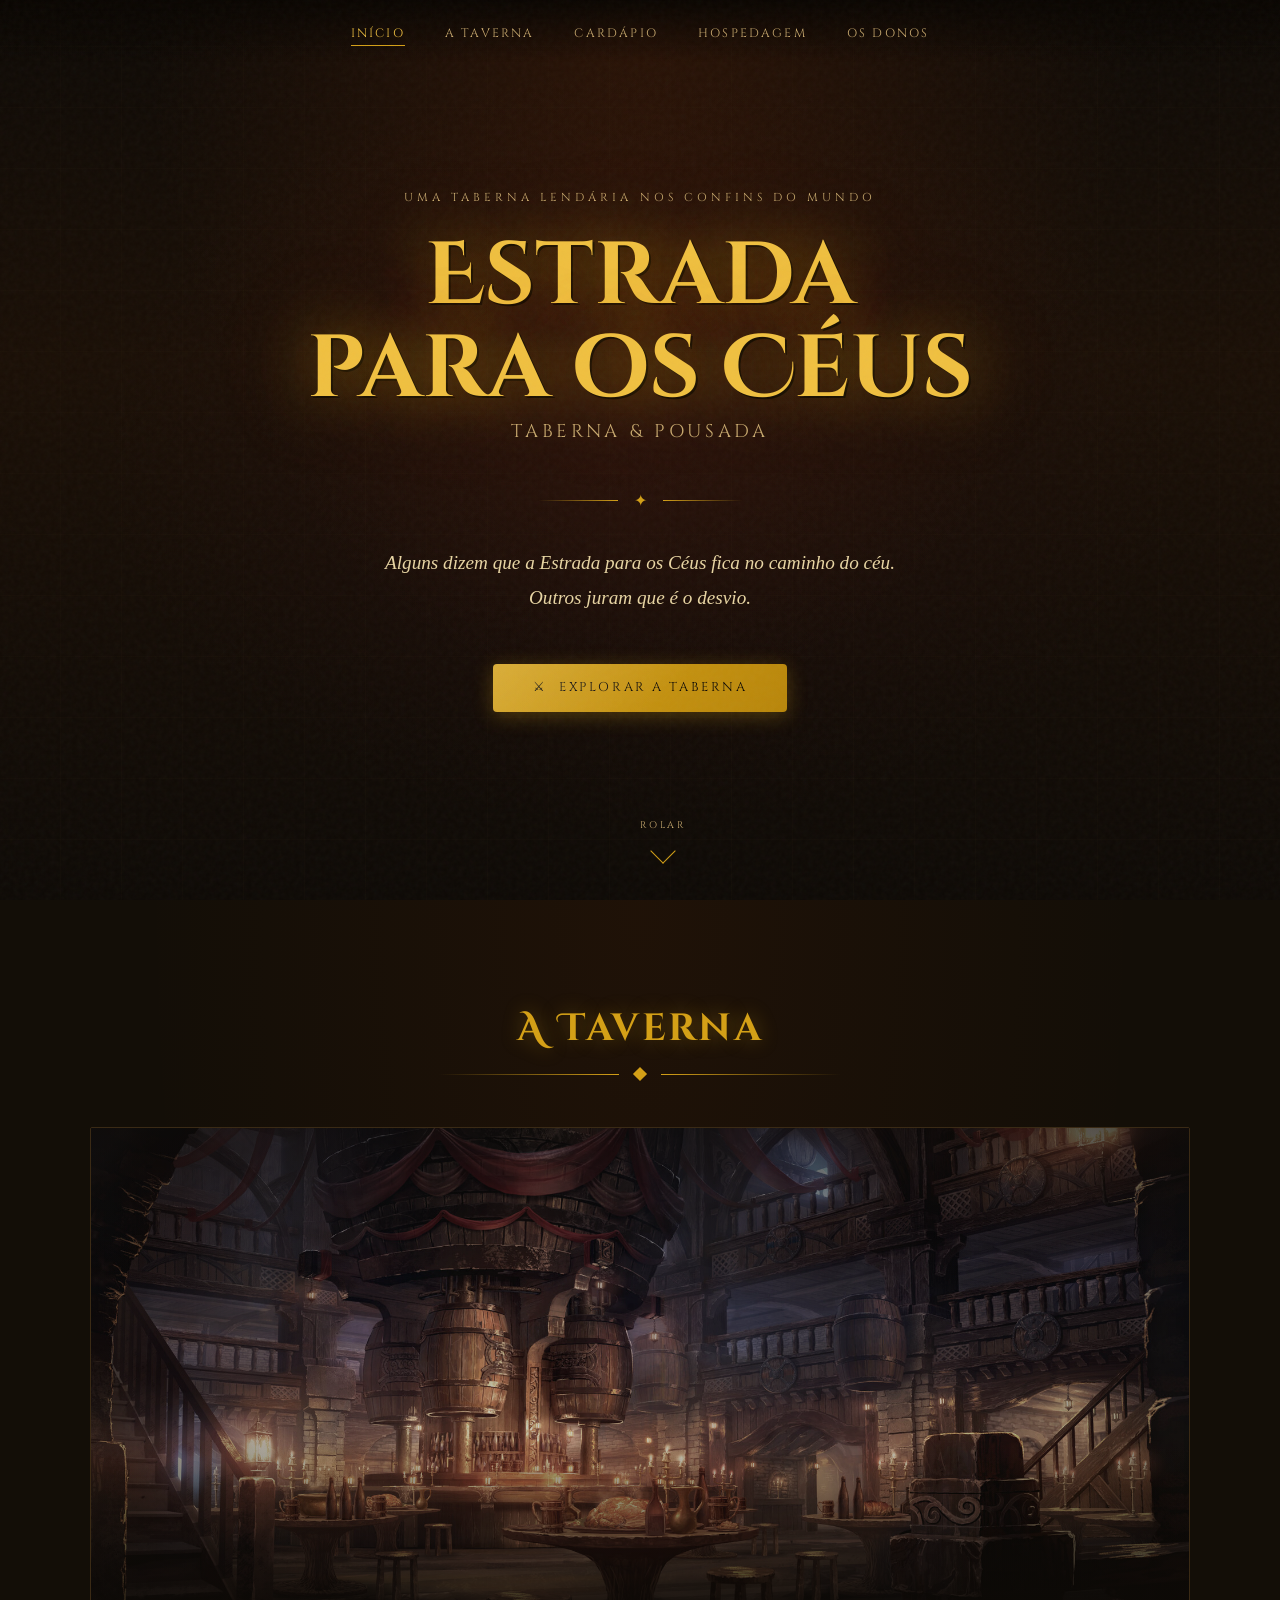
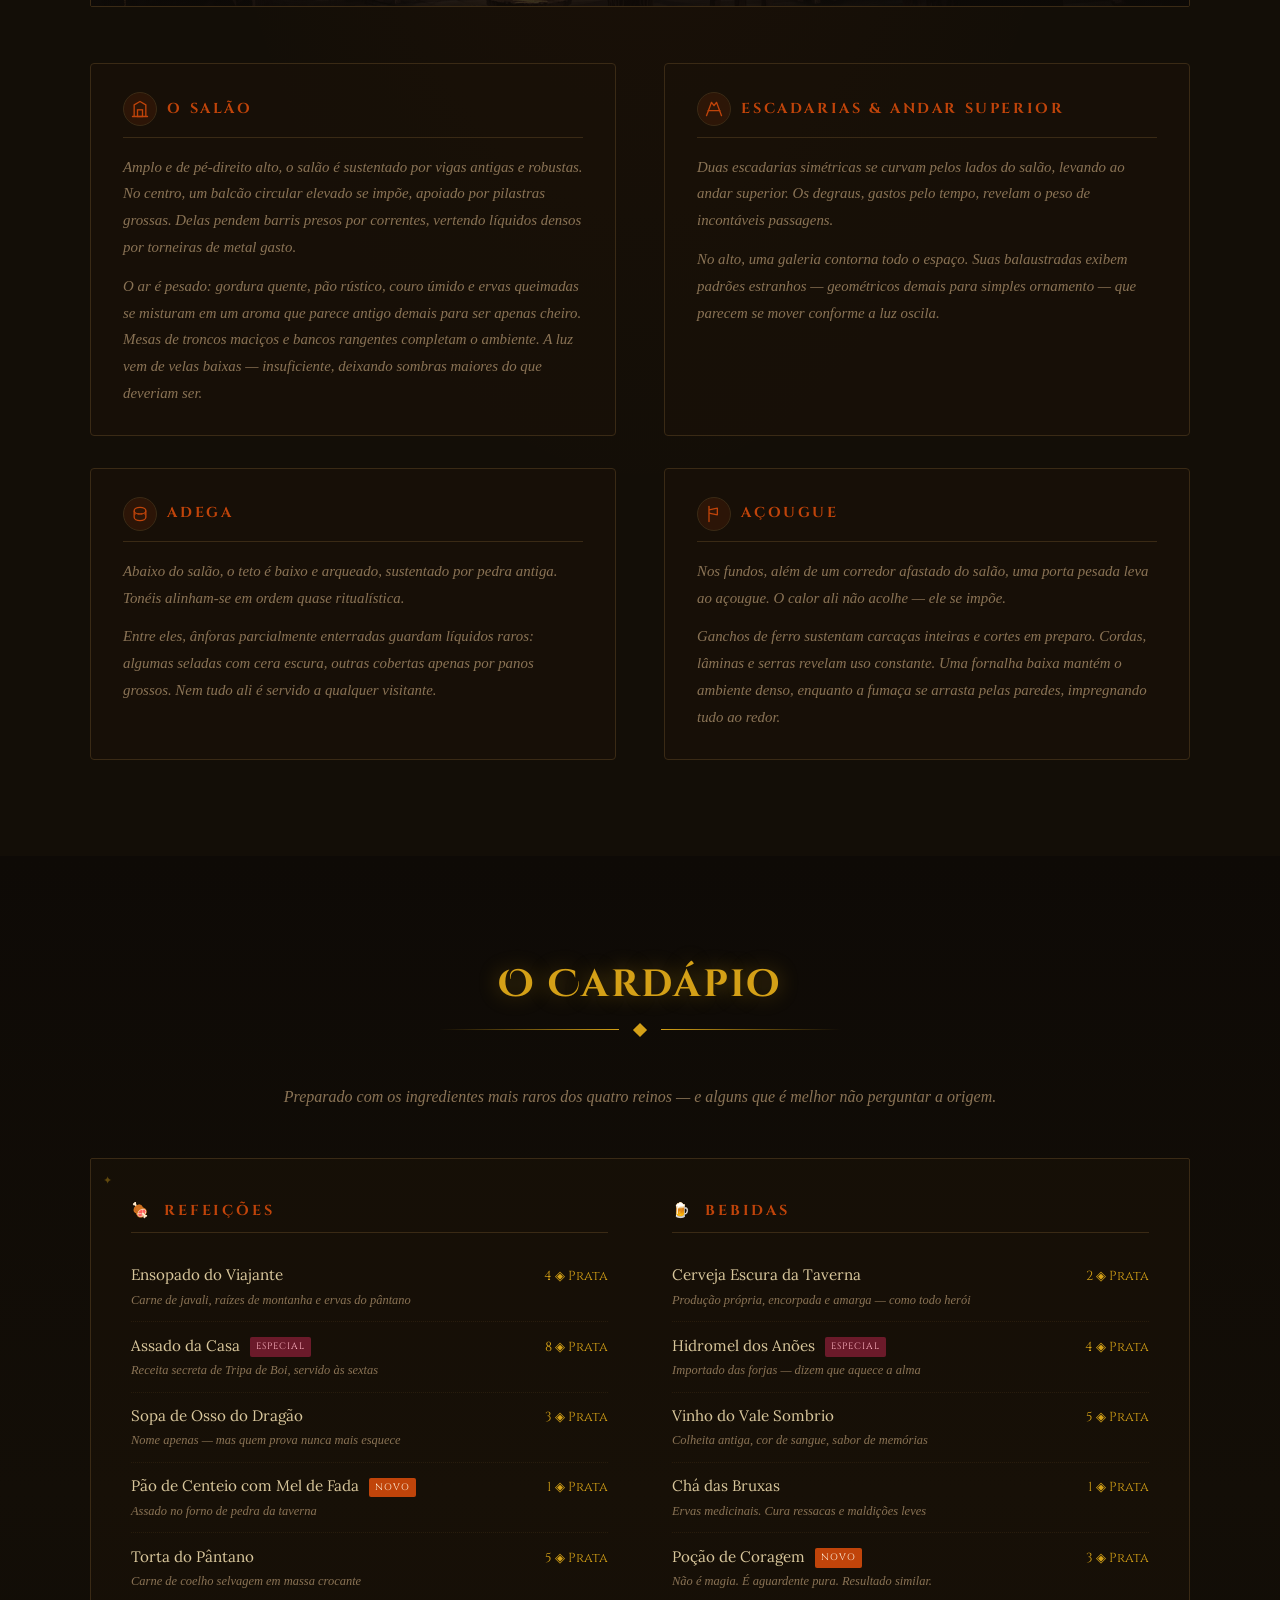
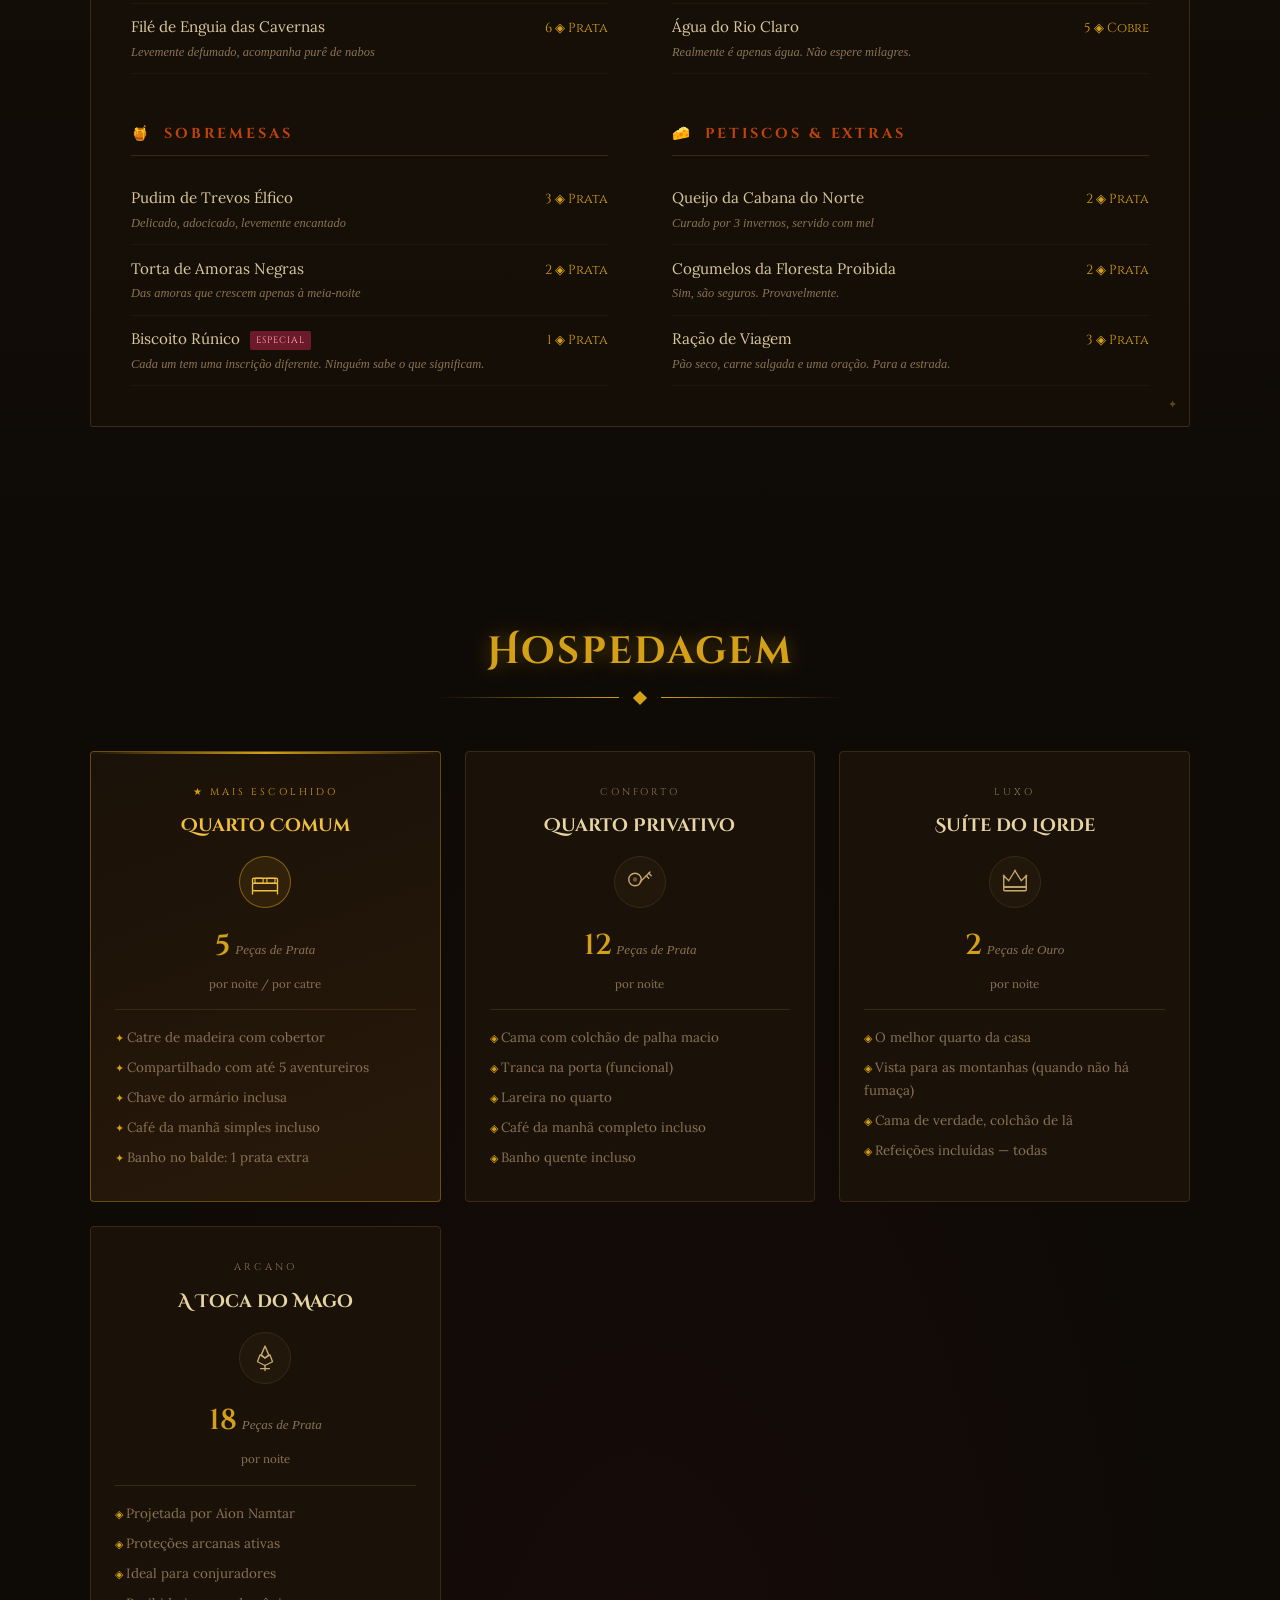
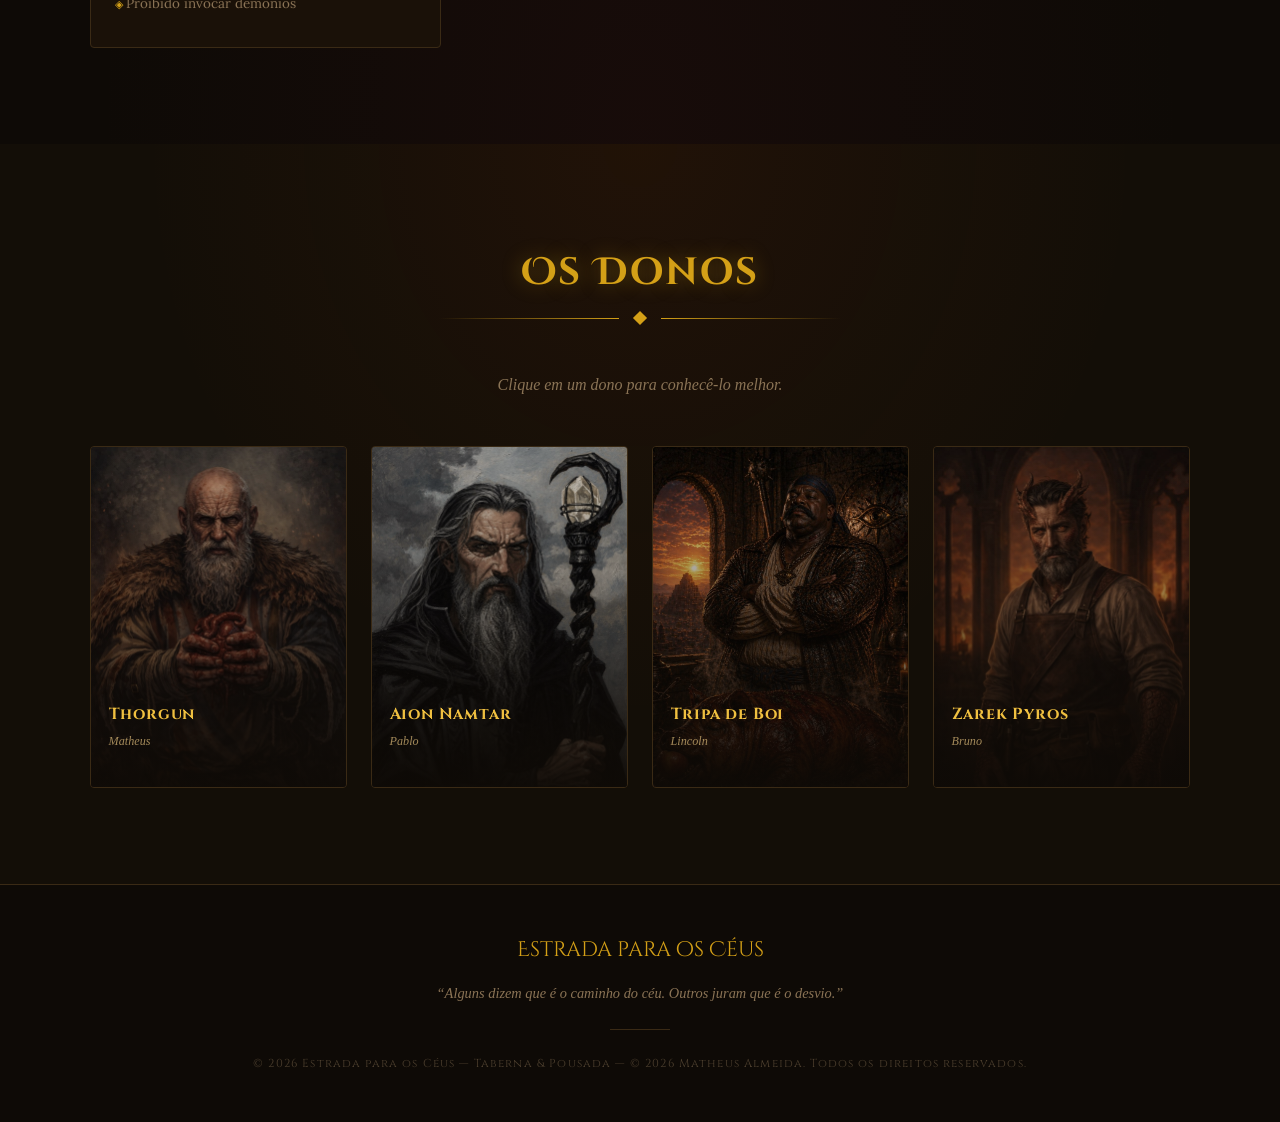
==== commit b533514e: "terceiro commit" ====
--- a/index.html
+++ b/index.html
@@ -6,36 +6,30 @@
   <meta name="description" content="Estrada para os Céus — A taberna mais lendária de todos os reinos. Comida, bebida, abrigo e histórias para aventureiros." />
   <title>Estrada para os Céus — Taberna & Hospedagem</title>
   <link rel="stylesheet" href="styles.css" />
-
-  <!-- Favicons & theme color -->
   <meta name="theme-color" content="#0e0a06" />
+  <link rel="icon" type="image/svg+xml" href="data:image/svg+xml,%3Csvg xmlns='http://www.w3.org/2000/svg' viewBox='0 0 64 64'%3E%3Crect width='64' height='64' rx='8' fill='%230e0a06'/%3E%3Crect x='10' y='18' width='32' height='36' rx='5' stroke='%23d4a017' stroke-width='3' fill='none'/%3E%3Cpath d='M42 26 C52 26 56 30 56 36 C56 42 52 46 42 46' stroke='%23d4a017' stroke-width='3' fill='none' stroke-linecap='round'/%3E%3Cline x1='10' y1='54' x2='42' y2='54' stroke='%23d4a017' stroke-width='3' stroke-linecap='round'/%3E%3Cpath d='M18 18 L18 11 M26 18 L26 9 M34 18 L34 11' stroke='%23f0c040' stroke-width='2.5' stroke-linecap='round'/%3E%3C/svg%3E" />
 </head>
 <body>
 
   <!-- ══════════════════════════════════════
-       TORCHES (decorative)
-  ══════════════════════════════════════ -->
-  <!-- ══════════════════════════════════════
        NAVBAR
   ══════════════════════════════════════ -->
   <nav id="navbar" role="navigation" aria-label="Navegação principal">
-
     <ul class="nav-links">
       <li><a href="#hero">Início</a></li>
+      <li><a href="#taverna">A Taverna</a></li>
       <li><a href="#cardapio">Cardápio</a></li>
       <li><a href="#hospedagem">Hospedagem</a></li>
       <li><a href="#donos">Os Donos</a></li>
     </ul>
 
     <button class="nav-toggle" id="navToggle" aria-label="Abrir menu" aria-expanded="false">
-      <span></span>
-      <span></span>
-      <span></span>
+      <span></span><span></span><span></span>
     </button>
   </nav>
 
-  <!-- Mobile overlay nav -->
   <div class="nav-mobile-overlay" id="navMobileOverlay" role="dialog" aria-modal="true" aria-label="Menu de navegação">
+    <a href="#taverna">A Taverna</a>
     <a href="#hero">Início</a>
     <a href="#cardapio">Cardápio</a>
     <a href="#hospedagem">Hospedagem</a>
@@ -52,7 +46,7 @@
     <div class="hero-content">
       <p class="hero-eyebrow">Uma taberna lendária nos confins do mundo</p>
 
-      <a href="index.html" class="hero-title-link" aria-label="Voltar ao topo da página">
+      <a href="#hero" class="hero-title-link" aria-label="Voltar ao topo">
         <h1 class="hero-title">Estrada<br>para os Céus</h1>
       </a>
       <span class="hero-subtitle-line">Taberna &amp; Pousada</span>
@@ -80,6 +74,87 @@
     </div>
   </section>
 
+  <!-- ══════════════════════════════════════
+     A TAVERNA
+══════════════════════════════════════ -->
+<section id="taverna" aria-label="A taverna">
+  <div class="container">
+
+    <h2 class="section-title reveal">A Taverna</h2>
+    <div class="section-ornament reveal reveal-delay-1" aria-hidden="true">
+      <div class="ornament-diamond"></div>
+    </div>
+
+    <!-- Foto principal da taverna -->
+    <div class="tavern-hero-img reveal reveal-delay-2">
+      <img src="img/taverna.jpg" alt="Vista do salão da Estrada para os Céus" />
+      <div class="tavern-img-vignette" aria-hidden="true"></div>
+    </div>
+
+    <!-- Blocos de ambiente -->
+    <div class="tavern-grid">
+
+      <div class="tavern-block reveal reveal-delay-1">
+        <h3 class="tavern-block-title">
+          <span class="tavern-block-icon">
+            <svg viewBox="0 0 24 24" fill="none" xmlns="http://www.w3.org/2000/svg" width="20" height="20">
+              <path d="M3 21h18M5 21V7l7-4 7 4v14" stroke="currentColor" stroke-width="1.6" stroke-linecap="round" stroke-linejoin="round"/>
+              <rect x="9" y="13" width="6" height="8" stroke="currentColor" stroke-width="1.6"/>
+            </svg>
+          </span>
+          O Salão
+        </h3>
+        <p>Amplo e de pé-direito alto, o salão é sustentado por vigas antigas e robustas. No centro, um balcão circular elevado se impõe, apoiado por pilastras grossas. Delas pendem barris presos por correntes, vertendo líquidos densos por torneiras de metal gasto.</p>
+        <p>O ar é pesado: gordura quente, pão rústico, couro úmido e ervas queimadas se misturam em um aroma que parece antigo demais para ser apenas cheiro. Mesas de troncos maciços e bancos rangentes completam o ambiente. A luz vem de velas baixas — insuficiente, deixando sombras maiores do que deveriam ser.</p>
+      </div>
+
+      <div class="tavern-block reveal reveal-delay-2">
+        <h3 class="tavern-block-title">
+          <span class="tavern-block-icon">
+            <svg viewBox="0 0 24 24" fill="none" xmlns="http://www.w3.org/2000/svg" width="20" height="20">
+              <path d="M3 20 L9 4 L12 8 L15 4 L21 20" stroke="currentColor" stroke-width="1.6" stroke-linecap="round" stroke-linejoin="round"/>
+              <line x1="5" y1="14" x2="19" y2="14" stroke="currentColor" stroke-width="1.6" stroke-linecap="round"/>
+            </svg>
+          </span>
+          Escadarias &amp; Andar Superior
+        </h3>
+        <p>Duas escadarias simétricas se curvam pelos lados do salão, levando ao andar superior. Os degraus, gastos pelo tempo, revelam o peso de incontáveis passagens.</p>
+        <p>No alto, uma galeria contorna todo o espaço. Suas balaustradas exibem padrões estranhos — geométricos demais para simples ornamento — que parecem se mover conforme a luz oscila.</p>
+      </div>
+
+      <div class="tavern-block reveal reveal-delay-3">
+        <h3 class="tavern-block-title">
+          <span class="tavern-block-icon">
+            <svg viewBox="0 0 24 24" fill="none" xmlns="http://www.w3.org/2000/svg" width="20" height="20">
+              <ellipse cx="12" cy="8" rx="7" ry="4" stroke="currentColor" stroke-width="1.6"/>
+              <path d="M5 8v8c0 2.2 3.13 4 7 4s7-1.8 7-4V8" stroke="currentColor" stroke-width="1.6"/>
+              <line x1="5" y1="12" x2="19" y2="12" stroke="currentColor" stroke-width="1.4" stroke-dasharray="2 2"/>
+            </svg>
+          </span>
+          Adega
+        </h3>
+        <p>Abaixo do salão, o teto é baixo e arqueado, sustentado por pedra antiga. Tonéis alinham-se em ordem quase ritualística.</p>
+        <p>Entre eles, ânforas parcialmente enterradas guardam líquidos raros: algumas seladas com cera escura, outras cobertas apenas por panos grossos. Nem tudo ali é servido a qualquer visitante.</p>
+      </div>
+
+      <div class="tavern-block reveal reveal-delay-4">
+        <h3 class="tavern-block-title">
+          <span class="tavern-block-icon">
+            <svg viewBox="0 0 24 24" fill="none" xmlns="http://www.w3.org/2000/svg" width="20" height="20">
+              <path d="M6 3 L6 21" stroke="currentColor" stroke-width="1.6" stroke-linecap="round"/>
+              <path d="M6 7 L16 5 L16 13 L6 11" stroke="currentColor" stroke-width="1.6" stroke-linejoin="round"/>
+            </svg>
+          </span>
+          Açougue
+        </h3>
+        <p>Nos fundos, além de um corredor afastado do salão, uma porta pesada leva ao açougue. O calor ali não acolhe — ele se impõe.</p>
+        <p>Ganchos de ferro sustentam carcaças inteiras e cortes em preparo. Cordas, lâminas e serras revelam uso constante. Uma fornalha baixa mantém o ambiente denso, enquanto a fumaça se arrasta pelas paredes, impregnando tudo ao redor.</p>
+      </div>
+
+    </div><!-- /tavern-grid -->
+  </div><!-- /container -->
+</section>
+
 
   <!-- ══════════════════════════════════════
        CARDÁPIO
@@ -99,287 +174,98 @@
       <div class="menu-wrapper reveal reveal-delay-3">
         <div class="menu-grid">
 
-          <!-- Comidas -->
           <div class="menu-category">
-            <h3 class="menu-category-title">
-              <span class="cat-icon">🍖</span> Refeições
-            </h3>
-
-            <div class="menu-item">
-              <div class="item-name">
-                Ensopado do Viajante
-                <small>Carne de javali, raízes de montanha e ervas do pântano</small>
-              </div>
+            <h3 class="menu-category-title"><span class="cat-icon">🍖</span> Refeições</h3>
+            <div class="menu-item">
+              <div class="item-name">Ensopado do Viajante<small>Carne de javali, raízes de montanha e ervas do pântano</small></div>
               <span class="item-price">4 ◈ Prata</span>
             </div>
-
-            <div class="menu-item">
-              <div class="item-name">
-                Assado da Casa <span class="item-badge badge-special">Especial</span>
-                <small>Receita secreta de Tripa de Boi, servido às sextas</small>
-              </div>
+            <div class="menu-item">
+              <div class="item-name">Assado da Casa <span class="item-badge badge-special">Especial</span><small>Receita secreta de Tripa de Boi, servido às sextas</small></div>
               <span class="item-price">8 ◈ Prata</span>
             </div>
-
-            <div class="menu-item">
-              <div class="item-name">
-                Sopa de Osso do Dragão
-                <small>Nome apenas — mas quem prova nunca mais esquece</small>
-              </div>
+            <div class="menu-item">
+              <div class="item-name">Sopa de Osso do Dragão<small>Nome apenas — mas quem prova nunca mais esquece</small></div>
               <span class="item-price">3 ◈ Prata</span>
             </div>
-
-            <div class="menu-item">
-              <div class="item-name">
-                Pão de Centeio com Mel de Fada <span class="item-badge badge-new">Novo</span>
-                <small>Assado no forno de pedra da taverna</small>
-              </div>
+            <div class="menu-item">
+              <div class="item-name">Pão de Centeio com Mel de Fada <span class="item-badge badge-new">Novo</span><small>Assado no forno de pedra da taverna</small></div>
               <span class="item-price">1 ◈ Prata</span>
             </div>
-
-            <div class="menu-item">
-              <div class="item-name">
-                Torta do Pântano
-                <small>Carne de coelho selvagem em massa crocante</small>
-              </div>
+            <div class="menu-item">
+              <div class="item-name">Torta do Pântano<small>Carne de coelho selvagem em massa crocante</small></div>
               <span class="item-price">5 ◈ Prata</span>
             </div>
-
-            <div class="menu-item">
-              <div class="item-name">
-                Filé de Enguia das Cavernas
-                <small>Levemente defumado, acompanha purê de nabos</small>
-              </div>
+            <div class="menu-item">
+              <div class="item-name">Filé de Enguia das Cavernas<small>Levemente defumado, acompanha purê de nabos</small></div>
               <span class="item-price">6 ◈ Prata</span>
             </div>
           </div>
 
-          <!-- Bebidas -->
           <div class="menu-category">
-            <h3 class="menu-category-title">
-              <span class="cat-icon">🍺</span> Bebidas
-            </h3>
-
-            <div class="menu-item">
-              <div class="item-name">
-                Cerveja Escura da Taverna
-                <small>Produção própria, encorpada e amarga — como todo herói</small>
-              </div>
+            <h3 class="menu-category-title"><span class="cat-icon">🍺</span> Bebidas</h3>
+            <div class="menu-item">
+              <div class="item-name">Cerveja Escura da Taverna<small>Produção própria, encorpada e amarga — como todo herói</small></div>
               <span class="item-price">2 ◈ Prata</span>
             </div>
-
-            <div class="menu-item">
-              <div class="item-name">
-                Hidromel dos Anões <span class="item-badge badge-special">Especial</span>
-                <small>Importado das forjas — dizem que aquece a alma</small>
-              </div>
+            <div class="menu-item">
+              <div class="item-name">Hidromel dos Anões <span class="item-badge badge-special">Especial</span><small>Importado das forjas — dizem que aquece a alma</small></div>
               <span class="item-price">4 ◈ Prata</span>
             </div>
-
-            <div class="menu-item">
-              <div class="item-name">
-                Vinho do Vale Sombrio
-                <small>Colheita antiga, cor de sangue, sabor de memórias</small>
-              </div>
+            <div class="menu-item">
+              <div class="item-name">Vinho do Vale Sombrio<small>Colheita antiga, cor de sangue, sabor de memórias</small></div>
               <span class="item-price">5 ◈ Prata</span>
             </div>
-
-            <div class="menu-item">
-              <div class="item-name">
-                Chá das Bruxas
-                <small>Ervas medicinais. Cura ressacas e maldições leves</small>
-              </div>
+            <div class="menu-item">
+              <div class="item-name">Chá das Bruxas<small>Ervas medicinais. Cura ressacas e maldições leves</small></div>
               <span class="item-price">1 ◈ Prata</span>
             </div>
-
-            <div class="menu-item">
-              <div class="item-name">
-                Poção de Coragem <span class="item-badge badge-new">Novo</span>
-                <small>Não é magia. É aguardente pura. Resultado similar.</small>
-              </div>
+            <div class="menu-item">
+              <div class="item-name">Poção de Coragem <span class="item-badge badge-new">Novo</span><small>Não é magia. É aguardente pura. Resultado similar.</small></div>
               <span class="item-price">3 ◈ Prata</span>
             </div>
-
-            <div class="menu-item">
-              <div class="item-name">
-                Água do Rio Claro
-                <small>Realmente é apenas água. Não espere milagres.</small>
-              </div>
+            <div class="menu-item">
+              <div class="item-name">Água do Rio Claro<small>Realmente é apenas água. Não espere milagres.</small></div>
               <span class="item-price">5 ◈ Cobre</span>
             </div>
           </div>
 
-          <!-- Sobremesas -->
           <div class="menu-category">
-            <h3 class="menu-category-title">
-              <span class="cat-icon">🍯</span> Sobremesas
-            </h3>
-
-            <div class="menu-item">
-              <div class="item-name">
-                Pudim de Trevos Élfico
-                <small>Delicado, adocicado, levemente encantado</small>
-              </div>
+            <h3 class="menu-category-title"><span class="cat-icon">🍯</span> Sobremesas</h3>
+            <div class="menu-item">
+              <div class="item-name">Pudim de Trevos Élfico<small>Delicado, adocicado, levemente encantado</small></div>
               <span class="item-price">3 ◈ Prata</span>
             </div>
-
-            <div class="menu-item">
-              <div class="item-name">
-                Torta de Amoras Negras
-                <small>Das amoras que crescem apenas à meia-noite</small>
-              </div>
+            <div class="menu-item">
+              <div class="item-name">Torta de Amoras Negras<small>Das amoras que crescem apenas à meia-noite</small></div>
               <span class="item-price">2 ◈ Prata</span>
             </div>
-
-            <div class="menu-item">
-              <div class="item-name">
-                Biscoito Rúnico <span class="item-badge badge-special">Especial</span>
-                <small>Cada um tem uma inscrição diferente. Ninguém sabe o que significam.</small>
-              </div>
+            <div class="menu-item">
+              <div class="item-name">Biscoito Rúnico <span class="item-badge badge-special">Especial</span><small>Cada um tem uma inscrição diferente. Ninguém sabe o que significam.</small></div>
               <span class="item-price">1 ◈ Prata</span>
             </div>
           </div>
 
-          <!-- Petiscos -->
           <div class="menu-category">
-            <h3 class="menu-category-title">
-              <span class="cat-icon">🧀</span> Petiscos & Extras
-            </h3>
-
-            <div class="menu-item">
-              <div class="item-name">
-                Queijo da Cabana do Norte
-                <small>Curado por 3 invernos, servido com mel</small>
-              </div>
+            <h3 class="menu-category-title"><span class="cat-icon">🧀</span> Petiscos &amp; Extras</h3>
+            <div class="menu-item">
+              <div class="item-name">Queijo da Cabana do Norte<small>Curado por 3 invernos, servido com mel</small></div>
               <span class="item-price">2 ◈ Prata</span>
             </div>
-
-            <div class="menu-item">
-              <div class="item-name">
-                Cogumelos da Floresta Proibida
-                <small>Sim, são seguros. Provavelmente.</small>
-              </div>
+            <div class="menu-item">
+              <div class="item-name">Cogumelos da Floresta Proibida<small>Sim, são seguros. Provavelmente.</small></div>
               <span class="item-price">2 ◈ Prata</span>
             </div>
-
-            <div class="menu-item">
-              <div class="item-name">
-                Ração de Viagem
-                <small>Pão seco, carne salgada e uma oração. Para a estrada.</small>
-              </div>
+            <div class="menu-item">
+              <div class="item-name">Ração de Viagem<small>Pão seco, carne salgada e uma oração. Para a estrada.</small></div>
               <span class="item-price">3 ◈ Prata</span>
             </div>
           </div>
 
-        </div><!-- /menu-grid -->
-      </div><!-- /menu-wrapper -->
-
-    </div><!-- /container -->
-  </section>
-
-
-  <!-- ══════════════════════════════════════
-       A TABERNA
-  ══════════════════════════════════════ -->
-  <section id="taberna" aria-label="Sobre a taberna">
-    <div class="container">
-
-      <h2 class="section-title reveal">A Taberna</h2>
-      <div class="section-ornament reveal reveal-delay-1" aria-hidden="true">
-        <div class="ornament-diamond"></div>
-      </div>
-
-      <div class="taberna-layout reveal reveal-delay-2">
-
-        <div class="taberna-img-wrap">
-          <img src="img/taverna.jpg" alt="O salão da Taberna Estrada para os Céus — balcão circular elevado com barris suspensos, vigas grossas e iluminação de velas" loading="lazy" />
-          <div class="taberna-img-overlay" aria-hidden="true"></div>
-        </div>
-
-        <div class="taberna-desc">
-
-          <details class="taverna-accordion" open>
-            <summary class="taverna-accordion-head">
-              <span class="accordion-icon" aria-hidden="true">🕯</span>
-              Salão
-            </summary>
-            <div class="taverna-accordion-body">
-              <p>O salão é amplo, de pé-direito alto, sustentado por vigas grossas e antigas. No centro, o elemento mais marcante: um balcão circular elevado, sustentado por pilastras robustas. Presos a elas, barris suspensos por correntes grossas vertem líquidos densos e escuros por torneiras de metal gasto.</p>
-              <p class="taverna-label">Aqui não se bebe qualquer coisa:</p>
-              <ul class="taverna-list">
-                <li>Cerveja de cevada escura com bagas de sabugueiro — amarga, quase medicinal</li>
-                <li>Hidromel espesso com tomilho e açafrão — doce no início, pesado no fim</li>
-                <li>Destilado de centeio com arruda — seco, cortante, deixa a boca dormente</li>
-              </ul>
-              <p>O ar é carregado: gordura quente, pão rústico, couro úmido, ervas queimadas. As mesas são troncos maciços e os bancos rangem sob qualquer peso. A iluminação vem de velas e candelabros baixos — a luz nunca é suficiente, e as sombras sempre parecem maiores do que deveriam.</p>
-            </div>
-          </details>
-
-          <details class="taverna-accordion">
-            <summary class="taverna-accordion-head">
-              <span class="accordion-icon" aria-hidden="true">⚔</span>
-              Escadarias &amp; Andar Superior
-            </summary>
-            <div class="taverna-accordion-body">
-              <p>Duas escadarias se erguem em lados opostos, simétricas, curvando-se até o andar superior como se abraçassem o salão. Os degraus são gastos no centro — muitos pés, muitas eras. No alto, uma galeria contorna todo o salão. As balaustradas são entalhadas com padrões estranhos, quase geométricos demais para serem apenas decoração. À distância, parecem se mover com a luz.</p>
-            </div>
-          </details>
-
-          <details class="taverna-accordion">
-            <summary class="taverna-accordion-head">
-              <span class="accordion-icon" aria-hidden="true">🛏</span>
-              Quartos
-            </summary>
-            <div class="taverna-accordion-body">
-              <p>A taverna não separa hóspedes por raça, mas por quanto estão dispostos a pagar.</p>
-              <p class="taverna-label">Albergue Comum <em>(8 a 12 pessoas)</em></p>
-              <ul class="taverna-list">
-                <li>Espaço coletivo, camas simples de madeira e palha</li>
-                <li>Cobertores ásperos com cheiro de fumaça e suor antigo</li>
-                <li>Barulho constante — roncos, murmúrios, asas roçando madeira</li>
-                <li>Segurança implícita, não garantida. É onde ficam os que não querem ser notados.</li>
-              </ul>
-              <p class="taverna-label">Quartos Intermediários <em>(6 a 8 pessoas)</em></p>
-              <ul class="taverna-list">
-                <li>Quartos individuais ou duplos com camas mais firmes</li>
-                <li>Pequenos baús com fechaduras antigas</li>
-                <li>Velas aromatizadas com lavanda e sálvia</li>
-                <li>Silêncio relativo. Privacidade suficiente.</li>
-              </ul>
-              <p class="taverna-label">Quartos Nobres <em>(2 a 4 pessoas)</em></p>
-              <ul class="taverna-list">
-                <li>Nas extremidades da galeria superior</li>
-                <li>Camas largas com peles curtidas e lençóis de linho pesado</li>
-                <li>Banheiras de cobre com água aquecida por mecanismos ocultos</li>
-                <li>Incensos raros: mirra, olíbano e folhas de louro</li>
-                <li>As portas são mais espessas. E algumas… não deixam o som sair.</li>
-              </ul>
-            </div>
-          </details>
-
-          <details class="taverna-accordion">
-            <summary class="taverna-accordion-head">
-              <span class="accordion-icon" aria-hidden="true">🍷</span>
-              Adega
-            </summary>
-            <div class="taverna-accordion-body">
-              <p>Lá embaixo, o teto é baixo e arqueado, sustentado por pedra antiga. Fileiras de tonéis ocupam o espaço em ordem quase ritual. Entre os tonéis maiores, repousam ânforas enterradas parcialmente no chão de terra batida. Algumas vedadas com cera escura, outras apenas cobertas com pano grosso. O líquido dentro delas não é servido a qualquer um.</p>
-            </div>
-          </details>
-
-          <details class="taverna-accordion">
-            <summary class="taverna-accordion-head">
-              <span class="accordion-icon" aria-hidden="true">🔥</span>
-              Açougue
-            </summary>
-            <div class="taverna-accordion-body">
-              <p>Nos fundos da taverna, além do corredor que se afasta do salão, uma porta pesada conduz ao açougue. O calor ali é diferente — não acolhe, não envolve. Ele gruda. Ganchos de ferro descem do teto em fileiras, sustentando carcaças inteiras ou cortes grandes. Cordas grossas, lâminas largas, serras de dentes irregulares — tudo tem uso, nada é decorativo. Há sempre calor vindo de uma fornalha baixa, usada para selar, queimar ou limpar. A fumaça sobe pesada, grudando nas paredes.</p>
-            </div>
-          </details>
-
-        </div><!-- /taberna-desc -->
-      </div><!-- /taberna-layout -->
-    </div><!-- /container -->
+        </div>
+      </div>
+
+    </div>
   </section>
 
 
@@ -396,40 +282,17 @@
 
       <div class="lodge-grid">
 
-        <!-- Estábulo -->
-        <div class="lodge-card reveal reveal-delay-1">
-          <p class="lodge-tier">Econômico</p>
-          <h3 class="lodge-name">O Estábulo</h3>
-          <span class="lodge-icon" aria-hidden="true">
-            <svg viewBox="0 0 40 40" fill="none" xmlns="http://www.w3.org/2000/svg" aria-hidden="true">
-              <path d="M8 34V21C8 13 12.5 7 20 7C27.5 7 32 13 32 21V34H28V21C28 15 25 11 20 11C15 11 12 15 12 21V34Z" fill="currentColor"/>
-              <rect x="7" y="33" width="8" height="4" rx="1.5" fill="currentColor"/>
-              <rect x="25" y="33" width="8" height="4" rx="1.5" fill="currentColor"/>
-            </svg>
-          </span>
-          <div class="lodge-price">
-            <span class="price-amount">2</span>
-            <span class="price-currency">Peças de Prata</span>
-          </div>
-          <span class="price-period">por noite</span>
-          <ul class="lodge-features">
-            <li>Palha razoavelmente limpa</li>
-            <li>Sem barulho (a menos que o cavalo ronque)</li>
-            <li>Vaga ao lado dos animais</li>
-            <li>Desjejum não incluso</li>
-          </ul>
-        </div>
-
-        <!-- Quarto Comum -->
-        <div class="lodge-card featured reveal reveal-delay-2">
+        <div class="lodge-card featured reveal reveal-delay-1">
           <p class="lodge-tier">★ Mais Escolhido</p>
           <h3 class="lodge-name">Quarto Comum</h3>
           <span class="lodge-icon" aria-hidden="true">
-            <svg viewBox="0 0 40 40" fill="none" xmlns="http://www.w3.org/2000/svg" aria-hidden="true">
-              <rect x="4" y="10" width="32" height="9" rx="2" fill="currentColor"/>
-              <rect x="4" y="22" width="32" height="9" rx="2" fill="currentColor"/>
-              <rect x="4" y="9" width="3" height="24" rx="1" fill="currentColor" opacity="0.5"/>
-              <rect x="33" y="9" width="3" height="24" rx="1" fill="currentColor" opacity="0.5"/>
+            <svg viewBox="0 0 48 48" fill="none" xmlns="http://www.w3.org/2000/svg">
+              <rect x="4" y="26" width="40" height="12" rx="2" stroke="currentColor" stroke-width="2.2"/>
+              <path d="M4 26v-6a2 2 0 0 1 2-2h36a2 2 0 0 1 2 2v6" stroke="currentColor" stroke-width="2.2"/>
+              <rect x="8" y="18" width="13" height="8" rx="1.5" stroke="currentColor" stroke-width="1.8"/>
+              <rect x="27" y="18" width="13" height="8" rx="1.5" stroke="currentColor" stroke-width="1.8"/>
+              <line x1="4" y1="38" x2="4" y2="43" stroke="currentColor" stroke-width="2.2" stroke-linecap="round"/>
+              <line x1="44" y1="38" x2="44" y2="43" stroke="currentColor" stroke-width="2.2" stroke-linecap="round"/>
             </svg>
           </span>
           <div class="lodge-price">
@@ -446,17 +309,16 @@
           </ul>
         </div>
 
-        <!-- Quarto Privativo -->
         <div class="lodge-card reveal reveal-delay-3">
           <p class="lodge-tier">Conforto</p>
           <h3 class="lodge-name">Quarto Privativo</h3>
           <span class="lodge-icon" aria-hidden="true">
-            <svg viewBox="0 0 40 40" fill="none" xmlns="http://www.w3.org/2000/svg" aria-hidden="true">
-              <circle cx="14" cy="17" r="9" stroke="currentColor" stroke-width="3" fill="none"/>
-              <circle cx="14" cy="17" r="4" fill="currentColor"/>
-              <rect x="21" y="15.5" width="15" height="3" rx="1" fill="currentColor"/>
-              <rect x="31" y="18.5" width="3" height="5" rx="1" fill="currentColor"/>
-              <rect x="26" y="18.5" width="3" height="4" rx="1" fill="currentColor"/>
+            <svg viewBox="0 0 48 48" fill="none" xmlns="http://www.w3.org/2000/svg">
+              <circle cx="16" cy="20" r="10" stroke="currentColor" stroke-width="2.2"/>
+              <circle cx="16" cy="20" r="3.5" fill="currentColor" opacity="0.45"/>
+              <path d="M24 24 L40 8" stroke="currentColor" stroke-width="2.2" stroke-linecap="round"/>
+              <path d="M34 14 L38 18" stroke="currentColor" stroke-width="2.2" stroke-linecap="round"/>
+              <path d="M38 10 L42 14" stroke="currentColor" stroke-width="2.2" stroke-linecap="round"/>
             </svg>
           </span>
           <div class="lodge-price">
@@ -473,17 +335,16 @@
           </ul>
         </div>
 
-        <!-- Suíte do Lorde -->
         <div class="lodge-card reveal reveal-delay-2">
           <p class="lodge-tier">Luxo</p>
           <h3 class="lodge-name">Suíte do Lorde</h3>
           <span class="lodge-icon" aria-hidden="true">
-            <svg viewBox="0 0 40 40" fill="none" xmlns="http://www.w3.org/2000/svg" aria-hidden="true">
-              <path d="M4 30L4 19L11 25L20 8L29 25L36 19L36 30Z" fill="currentColor"/>
-              <rect x="4" y="30" width="32" height="4" rx="1" fill="currentColor"/>
-              <circle cx="4" cy="19" r="2" fill="currentColor"/>
-              <circle cx="20" cy="8" r="2" fill="currentColor"/>
-              <circle cx="36" cy="19" r="2" fill="currentColor"/>
+            <svg viewBox="0 0 48 48" fill="none" xmlns="http://www.w3.org/2000/svg">
+              <path d="M6 32 L6 14 L14 22 L24 6 L34 22 L42 14 L42 32 Z" stroke="currentColor" stroke-width="2.2" stroke-linejoin="round" stroke-linecap="round"/>
+              <rect x="6" y="32" width="36" height="6" rx="1.5" stroke="currentColor" stroke-width="2.2"/>
+              <circle cx="6" cy="14" r="2" fill="currentColor" opacity="0.6"/>
+              <circle cx="42" cy="14" r="2" fill="currentColor" opacity="0.6"/>
+              <circle cx="24" cy="6" r="2" fill="currentColor" opacity="0.6"/>
             </svg>
           </span>
           <div class="lodge-price">
@@ -496,18 +357,18 @@
             <li>Vista para as montanhas (quando não há fumaça)</li>
             <li>Cama de verdade, colchão de lã</li>
             <li>Refeições incluídas — todas</li>
-            <li>Guardião pessoal (Thorgun supervisiona)</li>
           </ul>
         </div>
 
-        <!-- Toca do Mago -->
         <div class="lodge-card reveal reveal-delay-3">
           <p class="lodge-tier">Arcano</p>
           <h3 class="lodge-name">A Toca do Mago</h3>
           <span class="lodge-icon" aria-hidden="true">
-            <svg viewBox="0 0 40 40" fill="none" xmlns="http://www.w3.org/2000/svg" aria-hidden="true">
-              <polygon points="20,4 23.5,14 34,14 25.5,20.5 28.5,31 20,25 11.5,31 14.5,20.5 6,14 16.5,14" fill="currentColor"/>
-              <circle cx="20" cy="19" r="4" fill="none" stroke="currentColor" stroke-width="1.5" opacity="0.4"/>
+            <svg viewBox="0 0 48 48" fill="none" xmlns="http://www.w3.org/2000/svg">
+              <polygon points="24,5 30,19 24,24 18,19" stroke="currentColor" stroke-width="2.2" stroke-linejoin="round"/>
+              <polygon points="24,24 32,19 36,30 24,36 12,30 16,19" stroke="currentColor" stroke-width="2.2" stroke-linejoin="round"/>
+              <line x1="24" y1="36" x2="24" y2="44" stroke="currentColor" stroke-width="2.2" stroke-linecap="round"/>
+              <line x1="17" y1="41" x2="31" y2="41" stroke="currentColor" stroke-width="2" stroke-linecap="round"/>
             </svg>
           </span>
           <div class="lodge-price">
@@ -523,34 +384,8 @@
           </ul>
         </div>
 
-        <!-- Camping -->
-        <div class="lodge-card reveal reveal-delay-4">
-          <p class="lodge-tier">Aventureiro</p>
-          <h3 class="lodge-name">Acampamento Externo</h3>
-          <span class="lodge-icon" aria-hidden="true">
-            <svg viewBox="0 0 40 40" fill="none" xmlns="http://www.w3.org/2000/svg" aria-hidden="true">
-              <polygon points="20,5 37,31 3,31" fill="currentColor" opacity="0.85"/>
-              <line x1="20" y1="5" x2="20" y2="31" stroke="var(--color-bg-card)" stroke-width="2"/>
-              <ellipse cx="20" cy="35" rx="7" ry="3" fill="currentColor" opacity="0.5"/>
-              <ellipse cx="20" cy="35" rx="3" ry="1.5" fill="currentColor"/>
-            </svg>
-          </span>
-          <div class="lodge-price">
-            <span class="price-amount">8</span>
-            <span class="price-currency">Peças de Cobre</span>
-          </div>
-          <span class="price-period">por noite</span>
-          <ul class="lodge-features">
-            <li>Terreno ao lado da taverna</li>
-            <li>Fogueira compartilhada</li>
-            <li>Acesso aos banheiros internos</li>
-            <li>Por sua própria conta e risco</li>
-          </ul>
-        </div>
-
-      </div><!-- /lodge-grid -->
-
-    </div><!-- /container -->
+      </div>
+    </div>
   </section>
 
 
@@ -564,101 +399,102 @@
       <div class="section-ornament reveal reveal-delay-1" aria-hidden="true">
         <div class="ornament-diamond"></div>
       </div>
+      <p class="menu-intro reveal reveal-delay-2">Clique em um dono para conhecê-lo melhor.</p>
 
       <div class="owners-grid">
 
-        <!-- Thorgun -->
-        <article class="owner-card reveal reveal-delay-1" tabindex="0" role="article" aria-label="Thorgun"
-          data-img="img/thorgun.png"
-          data-alt="Retrato de Thorgun, o ferreiro guardião"
+        <article class="owner-card reveal reveal-delay-1" tabindex="0" role="button"
+          aria-label="Ver detalhes de Thorgun"
           data-name="Thorgun"
           data-title="Matheus"
-          data-desc="Silencioso como as montanhas e resistente como o aço que forja. Thorgun não faz perguntas, e espera o mesmo dos clientes. Cuida do açougue da taverna e de seus hóspedes com igual devoção.">
+          data-img="img/thorgun.png"
+          data-desc="Silencioso como as montanhas e resistente como o aço que forja. Thorgun não faz perguntas, e espera o mesmo dos clientes. Cuida do açougue da taverna e de seus hóspedes com igual devoção. Dizem que ele nunca sorriu. Dizem também que quem afirmou isso nunca voltou para confirmar.">
           <div class="owner-img-wrap">
-            <img src="img/thorgun.png" alt="Retrato de Thorgun, o ferreiro guardião" loading="lazy" />
+            <img src="img/thorgun.png" alt="Thorgun" loading="lazy" />
             <div class="owner-img-overlay" aria-hidden="true"></div>
           </div>
           <div class="owner-info">
             <h3 class="owner-name">Thorgun</h3>
             <p class="owner-title">Matheus</p>
-            <p class="owner-desc">
-              Silencioso como as montanhas e resistente como o aço que forja.
-              Thorgun não faz perguntas, e espera o mesmo dos clientes.
-              Cuida do açougue da taverna e de seus hóspedes com igual devoção.
-            </p>
-          </div>
+          </div>
+          <div class="owner-hint" aria-hidden="true">Ver mais ✦</div>
         </article>
 
-        <!-- Aion Namtar -->
-        <article class="owner-card reveal reveal-delay-2" tabindex="0" role="article" aria-label="Aion Namtar"
-          data-img="img/aionnamtar.png"
-          data-alt="Retrato de Aion Namtar, o conjurador sombrio"
+        <article class="owner-card reveal reveal-delay-2" tabindex="0" role="button"
+          aria-label="Ver detalhes de Aion Namtar"
           data-name="Aion Namtar"
           data-title="Pablo"
-          data-desc="Ninguém sabe ao certo o que Aion fez antes de chegar à Estrada para os Céus. Ele gerencia as finanças, os contratos e os segredos. Não o contradiga na conta.">
+          data-img="img/aionnamtar2.jpeg"
+          data-desc="Ninguém sabe ao certo o que Aion fez antes de chegar à Estrada para os Céus. Ele gerencia as finanças, os contratos e os segredos. Não o contradiga na conta. Seu cajado repousa sempre a distância de uma mão. Perguntas sobre o passado costumam ser respondidas com silêncio, ou pior.">
           <div class="owner-img-wrap">
-            <img src="img/aionnamtar.png" alt="Retrato de Aion Namtar, o conjurador sombrio" loading="lazy" />
+            <img src="img/aionnamtar2.jpeg" alt="Aion Namtar" loading="lazy" />
             <div class="owner-img-overlay" aria-hidden="true"></div>
           </div>
           <div class="owner-info">
             <h3 class="owner-name">Aion Namtar</h3>
             <p class="owner-title">Pablo</p>
-            <p class="owner-desc">
-              Ninguém sabe ao certo o que Aion fez antes de chegar à Estrada para os Céus.
-              Ele gerencia as finanças, os contratos e os segredos.
-              Não o contradiga na conta.
-            </p>
-          </div>
+          </div>
+          <div class="owner-hint" aria-hidden="true">Ver mais ✦</div>
         </article>
 
-        <!-- Tripa de Boi -->
-        <article class="owner-card reveal reveal-delay-3" tabindex="0" role="article" aria-label="Tripa de Boi"
+        <article class="owner-card reveal reveal-delay-3" tabindex="0" role="button"
+          aria-label="Ver detalhes de Tripa de Boi"
+          data-name="Tripa de Boi"
+          data-title="Lincoln"
           data-img="img/tripadeboi.png"
-          data-alt="Retrato de Tripa de Boi, o cozinheiro lendário"
-          data-name="Tripa de Boi"
-          data-title="Licoln"
-          data-desc="Com mãos que viram guerras e fogões, Tripa de Boi comanda a cozinha com a mesma autoridade que um general comanda um exército. Seu assado da casa é sussurrado nos bardos como lenda viva.">
+          data-desc="Com mãos que viram guerras e fogões, Tripa de Boi comanda a cozinha com a mesma autoridade que um general comanda um exército. Seu assado da casa é sussurrado pelos bardos como lenda viva. Ninguém sabe de onde veio o apelido. Ninguém ousa perguntar.">
           <div class="owner-img-wrap">
-            <img src="img/tripadeboi.png" alt="Retrato de Tripa de Boi, o cozinheiro lendário" loading="lazy" />
+            <img src="img/tripadeboi.png" alt="Tripa de Boi" loading="lazy" />
             <div class="owner-img-overlay" aria-hidden="true"></div>
           </div>
           <div class="owner-info">
             <h3 class="owner-name">Tripa de Boi</h3>
-            <p class="owner-title">Licoln</p>
-            <p class="owner-desc">
-              Com mãos que viram guerras e fogões, Tripa de Boi comanda a cozinha
-              com a mesma autoridade que um general comanda um exército.
-              Seu assado da casa é sussurrado nos bardos como lenda viva.
-            </p>
-          </div>
+            <p class="owner-title">Lincoln</p>
+          </div>
+          <div class="owner-hint" aria-hidden="true">Ver mais ✦</div>
         </article>
 
-        <!-- Zarek Pyros -->
-        <article class="owner-card reveal reveal-delay-4" tabindex="0" role="article" aria-label="Zarek Pyros"
-          data-img="img/zarekpyros.png"
-          data-alt="Retrato de Zarek Pyros, o dono draconiano"
+        <article class="owner-card reveal reveal-delay-4" tabindex="0" role="button"
+          aria-label="Ver detalhes de Zarek Pyros"
           data-name="Zarek Pyros"
           data-title="Bruno"
-          data-desc="Metade homem, metade mistério. Zarek toma conta do bar e das histórias. Diz-se que suas escamas brilham quando mente, o que explica por que sua cerveja nunca está 'acabada'.">
+          data-img="img/zarekpyros.png"
+          data-desc="Metade homem, metade mistério. Zarek toma conta do bar e das histórias. Diz-se que suas escamas brilham quando mente — o que explica por que sua cerveja nunca está 'acabada'. É o mais falante dos quatro donos, o que não é necessariamente uma virtude.">
           <div class="owner-img-wrap">
-            <img src="img/zarekpyros.png" alt="Retrato de Zarek Pyros, o dono draconiano" loading="lazy" />
+            <img src="img/zarekpyros.png" alt="Zarek Pyros" loading="lazy" />
             <div class="owner-img-overlay" aria-hidden="true"></div>
           </div>
           <div class="owner-info">
             <h3 class="owner-name">Zarek Pyros</h3>
             <p class="owner-title">Bruno</p>
-            <p class="owner-desc">
-              Metade homem, metade mistério. Zarek toma conta do bar e das
-              histórias. Diz-se que suas escamas brilham quando mente, o que
-              explica por que sua cerveja nunca está "acabada".
-            </p>
-          </div>
+          </div>
+          <div class="owner-hint" aria-hidden="true">Ver mais ✦</div>
         </article>
 
-      </div><!-- /owners-grid -->
-
-    </div><!-- /container -->
+      </div>
+    </div>
   </section>
+
+
+  <!-- ══════════════════════════════════════
+       MODAL DOS DONOS
+  ══════════════════════════════════════ -->
+  <div id="ownerModal" class="modal-backdrop" role="dialog" aria-modal="true" aria-label="Detalhes do dono" hidden>
+    <div class="modal-box">
+      <button class="modal-close" id="modalClose" aria-label="Fechar">✕</button>
+      <div class="modal-inner">
+        <div class="modal-img-wrap">
+          <img id="modalImg" src="" alt="" />
+        </div>
+        <div class="modal-content">
+          <p class="modal-eyebrow" id="modalTitle"></p>
+          <h2 class="modal-name" id="modalName"></h2>
+          <div class="modal-divider" aria-hidden="true"></div>
+          <p class="modal-desc" id="modalDesc"></p>
+        </div>
+      </div>
+    </div>
+  </div>
 
 
   <!-- ══════════════════════════════════════
@@ -666,35 +502,12 @@
   ══════════════════════════════════════ -->
   <footer role="contentinfo">
     <span class="footer-logo">Estrada para os Céus</span>
-    <p class="footer-tagline">
-      &ldquo;Alguns dizem que é o caminho do céu. Outros juram que é o desvio.&rdquo;
-    </p>
+    <p class="footer-tagline">&ldquo;Alguns dizem que é o caminho do céu. Outros juram que é o desvio.&rdquo;</p>
     <div class="footer-divider" aria-hidden="true"></div>
     <p class="footer-copy">
-      &copy; <span id="year"></span> Estrada para os Céus &mdash; Taberna &amp; Pousada &mdash; Todos os direitos reservados nos reinos conhecidos.
+      &copy; <span id="year"></span> Estrada para os Céus &mdash; Taberna &amp; Pousada &mdash; © 2026 Matheus Almeida. Todos os direitos reservados.
     </p>
   </footer>
-
-  <!-- ══════════════════════════════════════
-       OWNER MODAL
-  ══════════════════════════════════════ -->
-  <div id="ownerModal" class="owner-modal" role="dialog" aria-modal="true" aria-label="Detalhes do dono" aria-hidden="true">
-    <div class="owner-modal-backdrop"></div>
-    <div class="owner-modal-content">
-      <button class="owner-modal-close" id="ownerModalClose" aria-label="Fechar">✕</button>
-      <div class="owner-modal-img-wrap">
-        <img id="ownerModalImg" src="" alt="" />
-        <div class="owner-modal-img-overlay" aria-hidden="true"></div>
-      </div>
-      <div class="owner-modal-info">
-        <div class="owner-modal-ornament" aria-hidden="true">✦</div>
-        <h3 id="ownerModalName" class="owner-modal-name"></h3>
-        <p id="ownerModalTitle" class="owner-modal-player"></p>
-        <div class="owner-modal-divider" aria-hidden="true"></div>
-        <p id="ownerModalDesc" class="owner-modal-desc"></p>
-      </div>
-    </div>
-  </div>
 
   <script src="script.js" defer></script>
 </body>
--- a/styles.css
+++ b/styles.css
@@ -1,9 +1,8 @@
 /* ============================================================
    ESTRADA PARA OS CÉUS — Stylesheet
-   Tema: Medieval / Fantasia RPG
    ============================================================ */
 
-@import url('https://fonts.googleapis.com/css2?family=Uncial+Antiqua&family=MedievalSharp&family=IM+Fell+English:ital@0;1&family=Cinzel:wght@400;600;900&family=Cinzel+Decorative:wght@400;700&family=Lora:ital,wght@0,400;0,600;1,400&display=swap');
+@import url('https://fonts.googleapis.com/css2?family=Cinzel:wght@400;600;900&family=Cinzel+Decorative:wght@400;700&family=IM+Fell+English:ital@0;1&family=Lora:ital,wght@0,400;0,600;1,400&display=swap');
 
 /* ── CSS Variables ────────────────────────────────────────── */
 :root {
@@ -20,7 +19,6 @@
   --color-text:        #d9c79c;
   --color-text-muted:  #8a7355;
   --color-border:      #3a2a15;
-  --color-torch:       #ff9a3c;
 
   --font-display:   'Cinzel Decorative', serif;
   --font-heading:   'Cinzel', serif;
@@ -44,7 +42,13 @@
   font-family: var(--font-body);
   line-height: 1.7;
   overflow-x: hidden;
-  cursor: url("data:image/svg+xml,%3Csvg xmlns='http://www.w3.org/2000/svg' width='20' height='20' viewBox='0 0 20 20'%3E%3Ccircle cx='10' cy='10' r='4' fill='%23d4a017' opacity='0.7'/%3E%3C/svg%3E") 10 10, auto;
+  /* Sword cursor */
+  cursor: url("data:image/svg+xml,%3Csvg xmlns='http://www.w3.org/2000/svg' width='32' height='32' viewBox='0 0 32 32'%3E%3Cline x1='6' y1='2' x2='26' y2='28' stroke='%23d4a017' stroke-width='2.2' stroke-linecap='round'/%3E%3Cline x1='6' y1='2' x2='2' y2='8' stroke='%23d4a017' stroke-width='2' stroke-linecap='round'/%3E%3Cline x1='6' y1='2' x2='12' y2='4' stroke='%23d4a017' stroke-width='2' stroke-linecap='round'/%3E%3Cellipse cx='25' cy='27' rx='3' ry='3' fill='%23b8860b' opacity='0.85'/%3E%3C/svg%3E") 6 2, crosshair;
+}
+
+/* Pointer cursor for interactive elements — mug */
+a, button, [role="button"], .owner-card, .lodge-card, .menu-item {
+  cursor: url("data:image/svg+xml,%3Csvg xmlns='http://www.w3.org/2000/svg' width='32' height='32' viewBox='0 0 32 32'%3E%3Crect x='4' y='8' width='18' height='18' rx='3' stroke='%23d4a017' stroke-width='2' fill='none'/%3E%3Cpath d='M22 12 C26 12 28 14 28 17 C28 20 26 22 22 22' stroke='%23d4a017' stroke-width='2' fill='none' stroke-linecap='round'/%3E%3Cline x1='4' y1='26' x2='22' y2='26' stroke='%23d4a017' stroke-width='2' stroke-linecap='round'/%3E%3Cpath d='M8 8 L8 5 M13 8 L13 4 M18 8 L18 5' stroke='%23f0c040' stroke-width='1.8' stroke-linecap='round' opacity='0.8'/%3E%3C/svg%3E") 8 26, pointer;
 }
 
 /* ── Scrollbar ────────────────────────────────────────────── */
@@ -53,15 +57,15 @@
 ::-webkit-scrollbar-thumb { background: var(--color-smoke); border-radius: 4px; }
 ::-webkit-scrollbar-thumb:hover { background: var(--color-gold); }
 
-/* ── Noise Texture Overlay ────────────────────────────────── */
+/* ── Noise overlay ────────────────────────────────────────── */
 body::before {
   content: '';
   position: fixed;
   inset: 0;
   pointer-events: none;
   z-index: 1000;
-  opacity: 0.04;
-  background-image: url("data:image/svg+xml,%3Csvg viewBox='0 0 256 256' xmlns='http://www.w3.org/2000/svg'%3E%3Cfilter id='noise'%3E%3CfeTurbulence type='fractalNoise' baseFrequency='0.9' numOctaves='4' stitchTiles='stitch'/%3E%3C/filter%3E%3Crect width='100%25' height='100%25' filter='url(%23noise)'/%3E%3C/svg%3E");
+  opacity: 0.035;
+  background-image: url("data:image/svg+xml,%3Csvg viewBox='0 0 200 200' xmlns='http://www.w3.org/2000/svg'%3E%3Cfilter id='n'%3E%3CfeTurbulence type='fractalNoise' baseFrequency='0.85' numOctaves='4' stitchTiles='stitch'/%3E%3C/filter%3E%3Crect width='100%25' height='100%25' filter='url(%23n)'/%3E%3C/svg%3E");
 }
 
 /* ── Navigation ───────────────────────────────────────────── */
@@ -70,44 +74,31 @@
   top: 0;
   width: 100%;
   z-index: 900;
-  padding: 1rem 2rem;
+  padding: 1.1rem 2.5rem;
   display: flex;
   align-items: center;
   justify-content: center;
   background: linear-gradient(to bottom, rgba(10,6,2,0.97) 0%, rgba(10,6,2,0) 100%);
-  transition: background var(--transition);
+  transition: background var(--transition), border-color var(--transition);
 }
 
 #navbar.scrolled {
   background: rgba(10,6,2,0.97);
   border-bottom: 1px solid var(--color-border);
   box-shadow: 0 2px 20px rgba(0,0,0,0.6);
-}
-
-/* hero title link */
-.hero-title-link {
-  text-decoration: none;
-  color: inherit;
-  display: block;
-  cursor: pointer;
-}
-.hero-title-link:hover .hero-title {
-  text-shadow:
-    0 0 80px rgba(212,160,23,0.8),
-    0 0 140px rgba(192,68,10,0.4),
-    2px 2px 0 rgba(0,0,0,0.8);
+  justify-content: space-between;
 }
 
 .nav-links {
   display: flex;
-  gap: 2rem;
+  gap: 2.5rem;
   list-style: none;
 }
 
 .nav-links a {
   font-family: var(--font-heading);
-  font-size: 0.78rem;
-  letter-spacing: 0.15em;
+  font-size: 0.76rem;
+  letter-spacing: 0.18em;
   text-transform: uppercase;
   color: var(--color-parchment);
   text-decoration: none;
@@ -127,9 +118,7 @@
 }
 
 .nav-links a:hover,
-.nav-links a.active {
-  color: var(--color-gold-bright);
-}
+.nav-links a.active { color: var(--color-gold-bright); }
 .nav-links a:hover::after,
 .nav-links a.active::after { width: 100%; }
 
@@ -140,10 +129,8 @@
   gap: 5px;
   cursor: pointer;
   padding: 4px;
-  position: absolute;
-  right: 1.5rem;
-  top: 50%;
-  transform: translateY(-50%);
+  background: none;
+  border: none;
 }
 .nav-toggle span {
   display: block;
@@ -157,60 +144,10 @@
 .nav-toggle.open span:nth-child(2) { opacity: 0; }
 .nav-toggle.open span:nth-child(3) { transform: translateY(-7px) rotate(-45deg); }
 
-/* ── Torches (decorative) ─────────────────────────────────── */
-.torch {
-  position: fixed;
-  top: 0;
-  width: 60px;
-  height: 180px;
-  pointer-events: none;
-  z-index: 50;
-}
-.torch-left  { left: 0; }
-.torch-right { right: 0; }
-
-.torch-flame {
-  position: absolute;
-  bottom: 30px;
-  left: 50%;
-  transform: translateX(-50%);
-  width: 20px;
-  height: 35px;
-  background: radial-gradient(ellipse at bottom, #fff 0%, var(--color-torch) 30%, var(--color-ember) 70%, transparent 100%);
-  border-radius: 50% 50% 30% 30%;
-  animation: flicker 1.5s ease-in-out infinite alternate;
-  filter: blur(1px);
-}
-
-.torch-glow {
-  position: absolute;
-  bottom: 10px;
-  left: 50%;
-  transform: translateX(-50%);
-  width: 80px;
-  height: 140px;
-  background: radial-gradient(ellipse at bottom, rgba(255,154,60,0.25) 0%, transparent 70%);
-  animation: flickerGlow 1.5s ease-in-out infinite alternate;
-}
-
-@keyframes flicker {
-  0%   { transform: translateX(-50%) scaleX(1)   scaleY(1)    rotate(-1deg); opacity: 0.9; }
-  33%  { transform: translateX(-48%) scaleX(0.9) scaleY(1.05) rotate( 1deg); opacity: 1; }
-  66%  { transform: translateX(-52%) scaleX(1.05) scaleY(0.95) rotate(-2deg); opacity: 0.85; }
-  100% { transform: translateX(-50%) scaleX(0.95) scaleY(1.02) rotate( 1deg); opacity: 0.95; }
-}
-
-@keyframes flickerGlow {
-  0%   { opacity: 0.5; transform: translateX(-50%) scale(1); }
-  50%  { opacity: 0.7; transform: translateX(-50%) scale(1.08); }
-  100% { opacity: 0.4; transform: translateX(-50%) scale(0.95); }
-}
-
 /* ── Section Common ───────────────────────────────────────── */
 section {
   position: relative;
   padding: 6rem 2rem;
-  max-width: 100%;
   overflow: hidden;
 }
 
@@ -236,7 +173,6 @@
   gap: 1rem;
   margin-bottom: 3rem;
 }
-
 .section-ornament::before,
 .section-ornament::after {
   content: '';
@@ -248,7 +184,6 @@
 .section-ornament::after {
   background: linear-gradient(to left, transparent, var(--color-gold));
 }
-
 .ornament-diamond {
   width: 10px;
   height: 10px;
@@ -257,7 +192,7 @@
   flex-shrink: 0;
 }
 
-/* ── HERO SECTION ─────────────────────────────────────────── */
+/* ── HERO ─────────────────────────────────────────────────── */
 #hero {
   min-height: 100vh;
   display: flex;
@@ -265,7 +200,6 @@
   justify-content: center;
   text-align: center;
   padding: 0 2rem;
-  position: relative;
   background:
     radial-gradient(ellipse at center top, rgba(192,68,10,0.15) 0%, transparent 55%),
     radial-gradient(ellipse at center, rgba(107,26,42,0.1) 0%, transparent 60%),
@@ -276,20 +210,8 @@
   position: absolute;
   inset: 0;
   background-image:
-    repeating-linear-gradient(
-      90deg,
-      transparent,
-      transparent 60px,
-      rgba(58,42,21,0.08) 60px,
-      rgba(58,42,21,0.08) 61px
-    ),
-    repeating-linear-gradient(
-      0deg,
-      transparent,
-      transparent 60px,
-      rgba(58,42,21,0.08) 60px,
-      rgba(58,42,21,0.08) 61px
-    );
+    repeating-linear-gradient(90deg, transparent, transparent 60px, rgba(58,42,21,0.07) 60px, rgba(58,42,21,0.07) 61px),
+    repeating-linear-gradient(0deg, transparent, transparent 60px, rgba(58,42,21,0.07) 60px, rgba(58,42,21,0.07) 61px);
 }
 
 .hero-content {
@@ -307,6 +229,14 @@
   opacity: 0.7;
   margin-bottom: 1.5rem;
   animation: fadeInUp 0.8s ease 0.2s both;
+}
+
+/* Hero title as a link */
+.hero-title-link {
+  display: inline-block;
+  text-decoration: none;
+  cursor: pointer;
+  animation: fadeInUp 0.8s ease 0.4s both;
 }
 
 .hero-title {
@@ -318,8 +248,15 @@
     0 0 60px rgba(212,160,23,0.6),
     0 0 120px rgba(192,68,10,0.3),
     2px 2px 0 rgba(0,0,0,0.8);
-  margin-bottom: 0.4rem;
-  animation: fadeInUp 0.8s ease 0.4s both;
+  transition: text-shadow var(--transition), color var(--transition);
+}
+
+.hero-title-link:hover .hero-title {
+  color: #fff8e0;
+  text-shadow:
+    0 0 80px rgba(240,192,64,0.9),
+    0 0 140px rgba(212,160,23,0.5),
+    2px 2px 0 rgba(0,0,0,0.8);
 }
 
 .hero-subtitle-line {
@@ -346,10 +283,8 @@
   height: 1px;
   background: linear-gradient(to right, transparent, var(--color-gold));
 }
-.hero-divider-line:last-child {
-  background: linear-gradient(to left, transparent, var(--color-gold));
-}
-.hero-divider-icon { color: var(--color-gold); font-size: 1rem; }
+.hero-divider-line:last-child { background: linear-gradient(to left, transparent, var(--color-gold)); }
+.hero-divider-icon { color: var(--color-gold); }
 
 .hero-lore {
   font-family: var(--font-flavor);
@@ -384,14 +319,12 @@
   box-shadow: 0 4px 20px rgba(212,160,23,0.3);
   animation: fadeInUp 0.8s ease 0.85s both;
 }
-
 .hero-cta::before {
   content: '';
   position: absolute;
   inset: 0;
   background: linear-gradient(135deg, rgba(255,255,255,0.15) 0%, transparent 60%);
 }
-
 .hero-cta:hover {
   transform: translateY(-2px);
   box-shadow: 0 8px 30px rgba(212,160,23,0.5);
@@ -407,7 +340,7 @@
   align-items: center;
   gap: 0.5rem;
   animation: fadeInUp 1s ease 1.2s both;
-  opacity: 0.5;
+  opacity: 0.45;
 }
 .scroll-indicator span {
   font-family: var(--font-heading);
@@ -417,23 +350,121 @@
   color: var(--color-parchment);
 }
 .scroll-arrow {
-  width: 20px;
-  height: 20px;
+  width: 18px;
+  height: 18px;
   border-right: 1px solid var(--color-gold);
   border-bottom: 1px solid var(--color-gold);
   transform: rotate(45deg);
   animation: bounce 1.5s ease-in-out infinite;
 }
-
 @keyframes bounce {
   0%, 100% { transform: rotate(45deg) translateY(0); }
   50%       { transform: rotate(45deg) translateY(5px); }
 }
 
-/* ── MENU SECTION ─────────────────────────────────────────── */
+/* ── MENU ─────────────────────────────────────────────────── */
+
+/* ── TAVERNA ─────────────────────────────────────────────── */
+#taverna {
+  background:
+    radial-gradient(ellipse at top, rgba(192,68,10,0.07) 0%, transparent 55%),
+    var(--color-bg-section);
+}
+
+.tavern-hero-img {
+  position: relative;
+  width: 100%;
+  max-height: 480px;
+  overflow: hidden;
+  border-radius: 2px;
+  margin-bottom: 3.5rem;
+  border: 1px solid var(--color-border);
+}
+
+.tavern-hero-img img {
+  width: 100%;
+  height: 100%;
+  max-height: 480px;
+  object-fit: cover;
+  object-position: center;
+  filter: sepia(20%) brightness(0.8);
+  display: block;
+}
+
+.tavern-img-vignette {
+  position: absolute;
+  inset: 0;
+  background:
+    linear-gradient(to top,  rgba(14,10,6,0.75) 0%, transparent 35%),
+    linear-gradient(to bottom, rgba(14,10,6,0.5) 0%, transparent 35%),
+    linear-gradient(to right, rgba(14,10,6,0.35) 0%, transparent 25%),
+    linear-gradient(to left,  rgba(14,10,6,0.35) 0%, transparent 25%);
+  pointer-events: none;
+}
+
+.tavern-grid {
+  display: grid;
+  grid-template-columns: 1fr 1fr;
+  gap: 2rem 3rem;
+}
+
+.tavern-block {
+  padding: 1.75rem 2rem;
+  background: rgba(26,17,8,0.55);
+  border: 1px solid var(--color-border);
+  border-radius: var(--radius);
+  transition: border-color var(--transition), box-shadow var(--transition);
+}
+
+.tavern-block:hover {
+  border-color: rgba(212,160,23,0.25);
+  box-shadow: 0 6px 24px rgba(0,0,0,0.4);
+}
+
+.tavern-block-title {
+  font-family: var(--font-heading);
+  font-size: 0.9rem;
+  letter-spacing: 0.18em;
+  text-transform: uppercase;
+  color: var(--color-ember);
+  margin-bottom: 1rem;
+  display: flex;
+  align-items: center;
+  gap: 0.65rem;
+  padding-bottom: 0.65rem;
+  border-bottom: 1px solid var(--color-border);
+}
+
+.tavern-block-icon {
+  display: flex;
+  align-items: center;
+  justify-content: center;
+  width: 34px;
+  height: 34px;
+  border-radius: 50%;
+  border: 1px solid var(--color-border);
+  background: rgba(192,68,10,0.12);
+  color: var(--color-ember);
+  flex-shrink: 0;
+}
+
+.tavern-block p {
+  font-family: var(--font-flavor);
+  font-style: italic;
+  font-size: 0.93rem;
+  color: var(--color-text-muted);
+  line-height: 1.8;
+  margin-bottom: 0.75rem;
+}
+.tavern-block p:last-child { margin-bottom: 0; }
+
+@media (max-width: 700px) {
+  .tavern-grid { grid-template-columns: 1fr; }
+  .tavern-hero-img { max-height: 260px; }
+}
+
 #cardapio {
-  background:
-    linear-gradient(to bottom, var(--color-bg) 0%, var(--color-bg-section) 50%, var(--color-bg) 100%);
+  background: linear-gradient(to bottom, var(--color-bg) 0%, var(--color-bg-section) 50%, var(--color-bg) 100%);
 }
 
 .menu-intro {
@@ -442,7 +473,6 @@
   font-style: italic;
   color: var(--color-text-muted);
   margin-bottom: 3rem;
-  font-size: 1rem;
 }
 
 .menu-grid {
@@ -451,11 +481,9 @@
   gap: 3rem 4rem;
 }
 
-.menu-category {}
-
 .menu-category-title {
   font-family: var(--font-heading);
-  font-size: 1rem;
+  font-size: 0.9rem;
   letter-spacing: 0.2em;
   text-transform: uppercase;
   color: var(--color-ember);
@@ -466,7 +494,6 @@
   align-items: center;
   gap: 0.75rem;
 }
-.menu-category-title .cat-icon { font-size: 1rem; }
 
 .menu-item {
   display: flex;
@@ -475,11 +502,9 @@
   padding: 0.65rem 0;
   border-bottom: 1px dotted rgba(58,42,21,0.5);
   gap: 1rem;
-  transition: all var(--transition);
-  cursor: default;
-  position: relative;
-}
-
+  transition: padding-left var(--transition);
+  position: relative;
+}
 .menu-item::before {
   content: '';
   position: absolute;
@@ -490,26 +515,23 @@
   transition: opacity var(--transition);
 }
 .menu-item:hover::before { opacity: 1; }
-
+.menu-item:hover { padding-left: 8px; }
 .menu-item:hover .item-name { color: var(--color-parchment-lt); }
 
 .item-name {
-  font-family: var(--font-body);
   font-size: 0.95rem;
   color: var(--color-text);
+  flex: 1;
   transition: color var(--transition);
-  flex: 1;
-}
-
+}
 .item-name small {
   display: block;
   font-family: var(--font-flavor);
   font-style: italic;
   font-size: 0.78rem;
   color: var(--color-text-muted);
-  margin-top: 0.15rem;
-}
-
+  margin-top: 0.1rem;
+}
 .item-price {
   font-family: var(--font-heading);
   font-size: 0.82rem;
@@ -520,19 +542,18 @@
 
 .item-badge {
   display: inline-block;
-  font-size: 0.6rem;
+  font-size: 0.58rem;
   font-family: var(--font-heading);
   letter-spacing: 0.1em;
   text-transform: uppercase;
   padding: 2px 6px;
   border-radius: 2px;
-  margin-left: 0.5rem;
+  margin-left: 0.4rem;
   vertical-align: middle;
 }
 .badge-special { background: var(--color-wine); color: #ffb3c1; }
 .badge-new     { background: var(--color-ember); color: #fff3e0; }
 
-/* Menu parchment border */
 .menu-wrapper {
   position: relative;
   padding: 2.5rem;
@@ -545,16 +566,16 @@
   content: '✦';
   position: absolute;
   color: var(--color-gold);
-  font-size: 0.75rem;
-  opacity: 0.5;
+  font-size: 0.7rem;
+  opacity: 0.4;
 }
 .menu-wrapper::before { top: 0.75rem; left: 0.75rem; }
 .menu-wrapper::after  { bottom: 0.75rem; right: 0.75rem; }
 
-/* ── HOSPEDAGEM SECTION ───────────────────────────────────── */
+/* ── HOSPEDAGEM ───────────────────────────────────────────── */
 #hospedagem {
   background:
-    radial-gradient(ellipse at bottom, rgba(107,26,42,0.12) 0%, transparent 60%),
+    radial-gradient(ellipse at bottom, rgba(107,26,42,0.1) 0%, transparent 60%),
     var(--color-bg);
 }
 
@@ -562,7 +583,6 @@
   display: grid;
   grid-template-columns: repeat(3, 1fr);
   gap: 1.5rem;
-  margin-top: 1rem;
 }
 
 .lodge-card {
@@ -575,19 +595,15 @@
   transition: transform var(--transition), box-shadow var(--transition), border-color var(--transition);
   overflow: hidden;
 }
-
 .lodge-card::before {
   content: '';
   position: absolute;
-  top: 0;
-  left: 0;
-  right: 0;
+  top: 0; left: 0; right: 0;
   height: 2px;
   background: linear-gradient(90deg, transparent, var(--color-gold), transparent);
   opacity: 0;
   transition: opacity var(--transition);
 }
-
 .lodge-card:hover {
   transform: translateY(-6px);
   box-shadow: 0 12px 40px rgba(0,0,0,0.6), var(--shadow-glow);
@@ -603,7 +619,7 @@
 
 .lodge-tier {
   font-family: var(--font-heading);
-  font-size: 0.65rem;
+  font-size: 0.62rem;
   letter-spacing: 0.3em;
   text-transform: uppercase;
   color: var(--color-text-muted);
@@ -613,32 +629,48 @@
 
 .lodge-name {
   font-family: var(--font-display);
-  font-size: 1.2rem;
+  font-size: 1.1rem;
   color: var(--color-parchment-lt);
-  margin-bottom: 0.3rem;
+  margin-bottom: 0.5rem;
 }
 .lodge-card.featured .lodge-name { color: var(--color-gold-bright); }
 
+/* SVG lodge icons */
 .lodge-icon {
-  display: block;
-  width: 48px;
-  height: 48px;
-  margin: 0.75rem auto;
-  color: var(--color-gold);
+  display: flex;
+  align-items: center;
+  justify-content: center;
+  width: 52px;
+  height: 52px;
+  margin: 0.85rem auto;
+  color: var(--color-parchment);
+  border: 1px solid var(--color-border);
+  border-radius: 50%;
+  padding: 10px;
+  background: rgba(58,42,21,0.25);
+  transition: color var(--transition), border-color var(--transition), background var(--transition);
 }
 .lodge-icon svg {
   width: 100%;
   height: 100%;
 }
-.lodge-card.featured .lodge-icon { color: var(--color-gold-bright); }
-
+.lodge-card:hover .lodge-icon {
+  color: var(--color-gold);
+  border-color: rgba(212,160,23,0.5);
+  background: rgba(212,160,23,0.08);
+}
+.lodge-card.featured .lodge-icon {
+  color: var(--color-gold-bright);
+  border-color: rgba(212,160,23,0.5);
+  background: rgba(212,160,23,0.1);
+}
 
 .lodge-price {
   display: flex;
   align-items: baseline;
   justify-content: center;
   gap: 0.3rem;
-  margin: 1rem 0;
+  margin: 0.75rem 0 0.2rem;
 }
 .price-amount {
   font-family: var(--font-heading);
@@ -649,33 +681,32 @@
 .price-currency {
   font-family: var(--font-flavor);
   font-style: italic;
-  font-size: 0.85rem;
+  font-size: 0.82rem;
   color: var(--color-text-muted);
 }
 .price-period {
-  font-size: 0.75rem;
+  font-size: 0.72rem;
   color: var(--color-text-muted);
-  font-family: var(--font-body);
+  margin-bottom: 1rem;
+  display: block;
 }
 
 .lodge-features {
   list-style: none;
-  margin: 1.2rem 0 0;
   text-align: left;
-  font-size: 0.85rem;
+  font-size: 0.84rem;
   color: var(--color-text-muted);
   display: flex;
   flex-direction: column;
-  gap: 0.5rem;
-}
-.lodge-features li::before {
-  content: '⚔ ';
-  color: var(--color-gold);
-  font-size: 0.7rem;
-}
+  gap: 0.45rem;
+  margin-top: 1rem;
+  border-top: 1px solid var(--color-border);
+  padding-top: 1rem;
+}
+.lodge-features li::before { content: '◈ '; color: var(--color-gold); font-size: 0.7rem; }
 .lodge-card.featured .lodge-features li::before { content: '✦ '; }
 
-/* ── DONOS SECTION ────────────────────────────────────────── */
+/* ── DONOS ────────────────────────────────────────────────── */
 #donos {
   background:
     radial-gradient(ellipse at top, rgba(192,68,10,0.08) 0%, transparent 55%),
@@ -694,13 +725,17 @@
   border: 1px solid var(--color-border);
   border-radius: var(--radius);
   overflow: hidden;
-  transition: transform var(--transition), box-shadow var(--transition);
+  transition: transform var(--transition), box-shadow var(--transition), border-color var(--transition);
   cursor: pointer;
 }
-
 .owner-card:hover {
-  transform: translateY(-8px) scale(1.01);
-  box-shadow: 0 20px 50px rgba(0,0,0,0.7), 0 0 30px rgba(212,160,23,0.15);
+  transform: translateY(-6px) scale(1.01);
+  box-shadow: 0 16px 45px rgba(0,0,0,0.7), 0 0 24px rgba(212,160,23,0.12);
+  border-color: rgba(212,160,23,0.35);
+}
+.owner-card:focus-visible {
+  outline: 2px solid var(--color-gold);
+  outline-offset: 2px;
 }
 
 .owner-img-wrap {
@@ -708,390 +743,190 @@
   overflow: hidden;
   aspect-ratio: 3/4;
 }
-
 .owner-img-wrap img {
   width: 100%;
   height: 100%;
   object-fit: cover;
   object-position: top center;
   transition: transform 0.5s ease;
-  filter: sepia(20%) brightness(0.85);
-}
-
+  filter: sepia(15%) brightness(0.82);
+}
 .owner-card:hover .owner-img-wrap img {
   transform: scale(1.05);
-  filter: sepia(10%) brightness(0.95);
-}
-
+  filter: sepia(5%) brightness(0.92);
+}
 .owner-img-overlay {
   position: absolute;
   inset: 0;
-  background: linear-gradient(to top, rgba(14,10,6,0.95) 0%, rgba(14,10,6,0.3) 55%, transparent 100%);
+  background: linear-gradient(to top, rgba(14,10,6,0.96) 0%, rgba(14,10,6,0.25) 55%, transparent 100%);
 }
 
 .owner-info {
   position: absolute;
-  bottom: 0;
-  left: 0;
-  right: 0;
-  padding: 1.25rem;
-}
-
+  bottom: 36px;
+  left: 0; right: 0;
+  padding: 0 1.1rem;
+}
 .owner-name {
   font-family: var(--font-heading);
-  font-size: 1.05rem;
+  font-size: 1rem;
   color: var(--color-gold-bright);
-  margin-bottom: 0.2rem;
   letter-spacing: 0.05em;
 }
-
 .owner-title {
   font-family: var(--font-flavor);
   font-style: italic;
-  font-size: 0.78rem;
+  font-size: 0.76rem;
   color: var(--color-parchment);
   opacity: 0.8;
-  margin-bottom: 0.6rem;
-}
-
-.owner-desc {
-  font-size: 0.82rem;
-  color: var(--color-text-muted);
-  line-height: 1.5;
-  max-height: 0;
-  overflow: hidden;
-  transition: max-height 0.4s ease, opacity 0.4s ease;
+  margin-top: 0.15rem;
+}
+
+/* "Ver mais" hint at the bottom */
+.owner-hint {
+  position: absolute;
+  bottom: 0; left: 0; right: 0;
+  padding: 0.5rem;
+  text-align: center;
+  font-family: var(--font-heading);
+  font-size: 0.62rem;
+  letter-spacing: 0.2em;
+  text-transform: uppercase;
+  color: var(--color-gold);
+  background: rgba(14,10,6,0.7);
+  border-top: 1px solid rgba(212,160,23,0.2);
   opacity: 0;
-}
-
-.owner-card:hover .owner-desc {
-  max-height: 100px;
+  transform: translateY(4px);
+  transition: opacity var(--transition), transform var(--transition);
+}
+.owner-card:hover .owner-hint {
   opacity: 1;
-}
-
-/* ── TABERNA SECTION ──────────────────────────────────────── */
-#taberna {
-  background:
-    radial-gradient(ellipse at center, rgba(192,68,10,0.07) 0%, transparent 65%),
-    linear-gradient(to bottom, var(--color-bg) 0%, var(--color-bg-section) 50%, var(--color-bg) 100%);
-}
-
-.taberna-layout {
-  display: grid;
-  grid-template-columns: 1fr 1fr;
-  gap: 3rem;
-  align-items: start;
-}
-
-.taberna-img-wrap {
-  position: relative;
-  border-radius: var(--radius);
-  overflow: hidden;
-  border: 1px solid var(--color-border);
-  box-shadow: var(--shadow-deep);
-  aspect-ratio: 4/3;
-}
-
-.taberna-img-wrap img {
-  width: 100%;
-  height: 100%;
-  object-fit: cover;
-  object-position: center;
-  filter: sepia(25%) brightness(0.75);
-  transition: filter 0.6s ease, transform 0.6s ease;
-}
-
-.taberna-img-wrap:hover img {
-  filter: sepia(15%) brightness(0.85);
-  transform: scale(1.02);
-}
-
-.taberna-img-overlay {
-  position: absolute;
-  inset: 0;
-  background:
-    linear-gradient(to top, rgba(14,10,6,0.6) 0%, transparent 50%),
-    linear-gradient(to right, rgba(14,10,6,0.3) 0%, transparent 40%);
-  pointer-events: none;
-}
-
-/* Accordion */
-.taberna-desc {
-  display: flex;
-  flex-direction: column;
-  gap: 0.5rem;
-}
-
-.taverna-accordion {
-  border: 1px solid var(--color-border);
-  border-radius: var(--radius);
-  background: rgba(26,17,8,0.5);
-  overflow: hidden;
-  transition: border-color var(--transition);
-}
-.taverna-accordion[open] {
-  border-color: rgba(212,160,23,0.3);
-}
-.taverna-accordion[open] .taverna-accordion-head {
-  color: var(--color-gold-bright);
-}
-.taverna-accordion[open] .accordion-icon { opacity: 1; }
-
-.taverna-accordion-head {
-  font-family: var(--font-heading);
-  font-size: 0.82rem;
-  letter-spacing: 0.18em;
-  text-transform: uppercase;
-  color: var(--color-parchment);
-  padding: 0.85rem 1.25rem;
-  cursor: pointer;
-  list-style: none;
-  display: flex;
-  align-items: center;
-  gap: 0.75rem;
-  user-select: none;
-  transition: color var(--transition), background var(--transition);
-}
-.taverna-accordion-head::-webkit-details-marker { display: none; }
-.taverna-accordion-head:hover {
-  color: var(--color-gold);
-  background: rgba(212,160,23,0.04);
-}
-.taverna-accordion-head::after {
-  content: '▾';
-  margin-left: auto;
-  font-size: 0.7rem;
-  color: var(--color-gold);
-  opacity: 0.5;
-  transition: transform var(--transition);
-}
-details[open] .taverna-accordion-head::after {
-  transform: rotate(180deg);
-  opacity: 1;
-}
-
-.accordion-icon { font-size: 0.9rem; opacity: 0.6; }
-
-.taverna-accordion-body {
-  padding: 0.5rem 1.25rem 1.25rem;
-  border-top: 1px solid var(--color-border);
-}
-.taverna-accordion-body p {
-  font-size: 0.88rem;
-  color: var(--color-text-muted);
-  line-height: 1.75;
-  margin-bottom: 0.75rem;
-}
-.taverna-accordion-body p:last-child { margin-bottom: 0; }
-
-.taverna-label {
-  font-family: var(--font-heading);
-  font-size: 0.72rem !important;
-  letter-spacing: 0.12em;
-  text-transform: uppercase;
-  color: var(--color-ember) !important;
-  margin-top: 1rem !important;
-  margin-bottom: 0.4rem !important;
-}
-.taverna-label em {
-  text-transform: none;
-  font-family: var(--font-flavor);
-  color: var(--color-text-muted);
-  opacity: 0.8;
-  font-size: 0.9em;
-}
-
-.taverna-list {
-  list-style: none;
-  margin: 0.4rem 0 0.75rem 0;
-  display: flex;
-  flex-direction: column;
-  gap: 0.35rem;
-}
-.taverna-list li {
-  font-size: 0.84rem;
-  color: var(--color-text-muted);
-  padding-left: 1.2rem;
-  position: relative;
-  line-height: 1.5;
-}
-.taverna-list li::before {
-  content: '✦';
-  position: absolute;
-  left: 0;
-  font-size: 0.55rem;
-  top: 0.32em;
-  color: var(--color-gold);
-  opacity: 0.7;
-}
-
-/* Responsive taberna */
-@media (max-width: 900px) {
-  .taberna-layout { grid-template-columns: 1fr; }
-  .taberna-img-wrap { aspect-ratio: 16/9; }
-}
-
-/* ── OWNER MODAL ──────────────────────────────────────────── */
-.owner-modal {
-  display: none;
+  transform: translateY(0);
+}
+
+/* ── MODAL ────────────────────────────────────────────────── */
+.modal-backdrop {
   position: fixed;
   inset: 0;
   z-index: 1100;
+  background: rgba(0,0,0,0.88);
+  display: flex;
   align-items: center;
   justify-content: center;
-  padding: 1rem;
-}
-.owner-modal.open {
-  display: flex;
-}
-
-.owner-modal-backdrop {
-  position: absolute;
-  inset: 0;
-  background: rgba(0,0,0,0.88);
+  padding: 1.5rem;
+  animation: backdropIn 0.25s ease;
+  backdrop-filter: blur(4px);
+}
+.modal-backdrop[hidden] { display: none; }
+
+@keyframes backdropIn {
+  from { opacity: 0; }
+  to   { opacity: 1; }
+}
+
+.modal-box {
+  position: relative;
+  background: var(--color-bg-card);
+  border: 1px solid rgba(212,160,23,0.3);
+  border-radius: 4px;
+  max-width: 820px;
+  width: 100%;
+  max-height: 90vh;
+  overflow: hidden;
+  animation: modalIn 0.3s cubic-bezier(0.16, 1, 0.3, 1);
+  box-shadow: 0 30px 80px rgba(0,0,0,0.8), 0 0 40px rgba(212,160,23,0.1);
+}
+@keyframes modalIn {
+  from { opacity: 0; transform: scale(0.94) translateY(16px); }
+  to   { opacity: 1; transform: scale(1)    translateY(0); }
+}
+
+.modal-close {
+  position: absolute;
+  top: 1rem; right: 1rem;
+  z-index: 10;
+  background: rgba(14,10,6,0.8);
+  border: 1px solid var(--color-border);
+  color: var(--color-parchment);
+  width: 34px; height: 34px;
+  border-radius: 50%;
+  font-size: 0.9rem;
   cursor: pointer;
-  backdrop-filter: blur(3px);
-}
-
-.owner-modal-content {
-  position: relative;
-  z-index: 1;
+  display: flex;
+  align-items: center;
+  justify-content: center;
+  transition: color var(--transition), border-color var(--transition), background var(--transition);
+}
+.modal-close:hover {
+  color: var(--color-gold);
+  border-color: var(--color-gold);
+  background: rgba(212,160,23,0.1);
+}
+
+.modal-inner {
   display: grid;
-  grid-template-columns: 280px 1fr;
-  max-width: 680px;
-  width: 100%;
-  background: var(--color-bg-card);
-  border: 1px solid rgba(212,160,23,0.4);
-  border-radius: var(--radius);
+  grid-template-columns: 1fr 1.3fr;
+  min-height: 440px;
+  max-height: 90vh;
+}
+
+.modal-img-wrap {
   overflow: hidden;
-  box-shadow: 0 30px 80px rgba(0,0,0,0.9), 0 0 40px rgba(212,160,23,0.08);
-  animation: modalIn 0.35s cubic-bezier(0.16, 1, 0.3, 1);
-}
-
-@keyframes modalIn {
-  from { opacity: 0; transform: scale(0.92) translateY(16px); }
-  to   { opacity: 1; transform: scale(1) translateY(0); }
-}
-
-.owner-modal-close {
-  position: absolute;
-  top: 0.85rem;
-  right: 0.85rem;
-  width: 28px;
-  height: 28px;
-  background: rgba(14,10,6,0.7);
-  border: 1px solid var(--color-border);
-  border-radius: 50%;
-  color: var(--color-gold);
-  font-size: 0.75rem;
-  line-height: 1;
-  cursor: pointer;
-  z-index: 2;
-  display: flex;
-  align-items: center;
-  justify-content: center;
-  transition: background var(--transition), border-color var(--transition);
-}
-.owner-modal-close:hover {
-  background: rgba(212,160,23,0.15);
-  border-color: var(--color-gold);
-}
-
-.owner-modal-img-wrap {
-  position: relative;
-  overflow: hidden;
-}
-.owner-modal-img-wrap img {
+  position: relative;
+}
+.modal-img-wrap img {
   width: 100%;
   height: 100%;
   object-fit: cover;
   object-position: top center;
-  filter: sepia(15%) brightness(0.85);
-}
-.owner-modal-img-overlay {
+  filter: sepia(15%) brightness(0.88);
+}
+.modal-img-wrap::after {
+  content: '';
   position: absolute;
   inset: 0;
-  background:
-    linear-gradient(to right, transparent 60%, rgba(26,17,8,0.8) 100%),
-    linear-gradient(to top, rgba(14,10,6,0.4) 0%, transparent 40%);
-  pointer-events: none;
-}
-
-.owner-modal-info {
-  padding: 2rem 2rem 2rem 1.5rem;
+  background: linear-gradient(to right, transparent 70%, var(--color-bg-card) 100%);
+}
+
+.modal-content {
+  padding: 3rem 2.5rem 2.5rem;
   display: flex;
   flex-direction: column;
   justify-content: center;
-  min-height: 320px;
-}
-
-.owner-modal-ornament {
-  font-size: 0.8rem;
-  color: var(--color-gold);
-  opacity: 0.6;
-  margin-bottom: 0.75rem;
+  overflow-y: auto;
+}
+
+.modal-eyebrow {
+  font-family: var(--font-heading);
+  font-size: 0.65rem;
   letter-spacing: 0.3em;
-}
-
-.owner-modal-name {
+  text-transform: uppercase;
+  color: var(--color-ember);
+  margin-bottom: 0.5rem;
+}
+
+.modal-name {
   font-family: var(--font-display);
-  font-size: 1.5rem;
+  font-size: clamp(1.4rem, 3vw, 2rem);
   color: var(--color-gold-bright);
-  margin-bottom: 0.3rem;
-  text-shadow: 0 0 20px rgba(212,160,23,0.3);
-}
-
-.owner-modal-player {
+  line-height: 1.15;
+  text-shadow: 0 0 30px rgba(212,160,23,0.3);
+}
+
+.modal-divider {
+  width: 50px;
+  height: 1px;
+  background: linear-gradient(to right, var(--color-gold), transparent);
+  margin: 1.2rem 0;
+}
+
+.modal-desc {
   font-family: var(--font-flavor);
   font-style: italic;
-  font-size: 0.88rem;
+  font-size: 1rem;
   color: var(--color-parchment);
-  opacity: 0.75;
-  margin-bottom: 1.25rem;
-}
-
-.owner-modal-divider {
-  width: 40px;
-  height: 1px;
-  background: linear-gradient(to right, var(--color-gold), transparent);
-  margin-bottom: 1.25rem;
-}
-
-.owner-modal-desc {
-  font-size: 0.9rem;
-  color: var(--color-text);
-  line-height: 1.75;
-  font-family: var(--font-flavor);
-  font-style: italic;
-}
-
-/* Click hint on owner cards */
-.owner-card::after {
-  content: 'Ver mais';
-  position: absolute;
-  bottom: 0.85rem;
-  right: 1rem;
-  font-family: var(--font-heading);
-  font-size: 0.6rem;
-  letter-spacing: 0.2em;
-  text-transform: uppercase;
-  color: var(--color-gold);
-  opacity: 0;
-  transition: opacity var(--transition);
-}
-.owner-card:hover::after { opacity: 0.7; }
-
-@media (max-width: 600px) {
-  .owner-modal-content {
-    grid-template-columns: 1fr;
-    grid-template-rows: 220px auto;
-    max-height: 88vh;
-    overflow-y: auto;
-  }
-  .owner-modal-info {
-    padding: 1.5rem;
-    min-height: unset;
-  }
+  line-height: 1.85;
+  opacity: 0.9;
 }
 
 /* ── FOOTER ───────────────────────────────────────────────── */
@@ -1101,32 +936,27 @@
   padding: 3rem 2rem;
   text-align: center;
 }
-
 .footer-logo {
   font-family: var(--font-display);
-  font-size: 1.4rem;
+  font-size: 1.3rem;
   color: var(--color-gold);
   margin-bottom: 0.75rem;
   display: block;
 }
-
 .footer-tagline {
   font-family: var(--font-flavor);
   font-style: italic;
   font-size: 0.9rem;
   color: var(--color-text-muted);
-  margin-bottom: 1.5rem;
-}
-
+}
 .footer-divider {
   width: 60px;
   height: 1px;
   background: var(--color-border);
   margin: 1.5rem auto;
 }
-
 .footer-copy {
-  font-size: 0.75rem;
+  font-size: 0.72rem;
   color: var(--color-text-muted);
   font-family: var(--font-heading);
   letter-spacing: 0.1em;
@@ -1141,14 +971,13 @@
 
 .reveal {
   opacity: 0;
-  transform: translateY(32px);
+  transform: translateY(28px);
   transition: opacity 0.7s ease, transform 0.7s ease;
 }
 .reveal.visible {
   opacity: 1;
   transform: translateY(0);
 }
-
 .reveal-delay-1 { transition-delay: 0.1s; }
 .reveal-delay-2 { transition-delay: 0.2s; }
 .reveal-delay-3 { transition-delay: 0.3s; }
@@ -1169,7 +998,7 @@
 .nav-mobile-overlay.open { display: flex; }
 .nav-mobile-overlay a {
   font-family: var(--font-display);
-  font-size: 1.6rem;
+  font-size: 1.5rem;
   color: var(--color-parchment);
   text-decoration: none;
   transition: color var(--transition);
@@ -1177,13 +1006,19 @@
 .nav-mobile-overlay a:hover { color: var(--color-gold-bright); }
 
 /* ── Responsive ───────────────────────────────────────────── */
+@media (max-width: 1000px) {
+  .owners-grid { grid-template-columns: repeat(2, 1fr); }
+}
+
 @media (max-width: 900px) {
-  .owners-grid { grid-template-columns: repeat(2, 1fr); }
   .lodge-grid  { grid-template-columns: 1fr 1fr; }
   .menu-grid   { grid-template-columns: 1fr; }
   .nav-links   { display: none; }
   .nav-toggle  { display: flex; }
-  .torch       { display: none; }
+  .modal-inner { grid-template-columns: 1fr; }
+  .modal-img-wrap { aspect-ratio: 16/9; max-height: 240px; }
+  .modal-img-wrap::after { background: linear-gradient(to top, var(--color-bg-card) 0%, transparent 100%); }
+  .modal-content { padding: 2rem 1.75rem; }
 }
 
 @media (max-width: 600px) {
@@ -1191,8 +1026,9 @@
   .lodge-grid  { grid-template-columns: 1fr; }
   section      { padding: 4rem 1.25rem; }
   .menu-wrapper { padding: 1.5rem; }
-}
-
-@media (max-width: 400px) {
+  .menu-grid   { gap: 2rem; }
+}
+
+@media (max-width: 380px) {
   .owners-grid { grid-template-columns: 1fr; }
 }
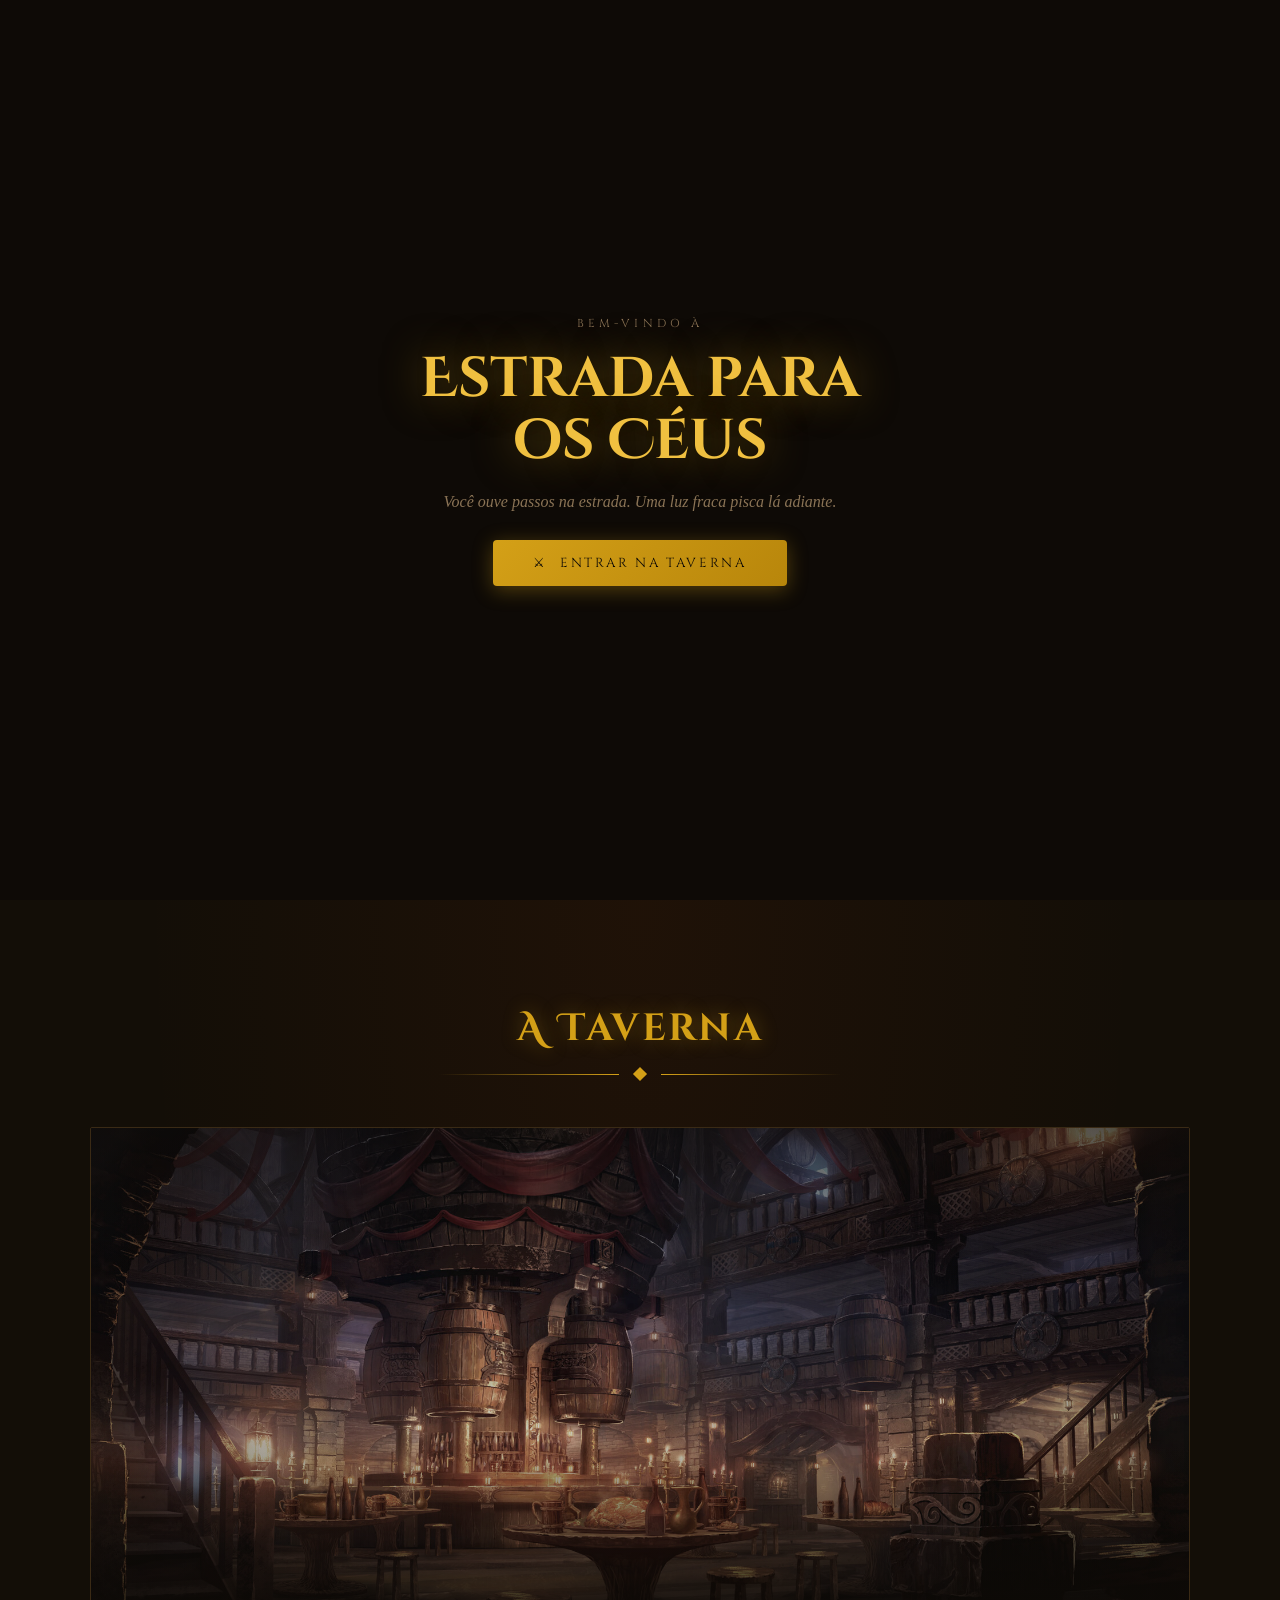
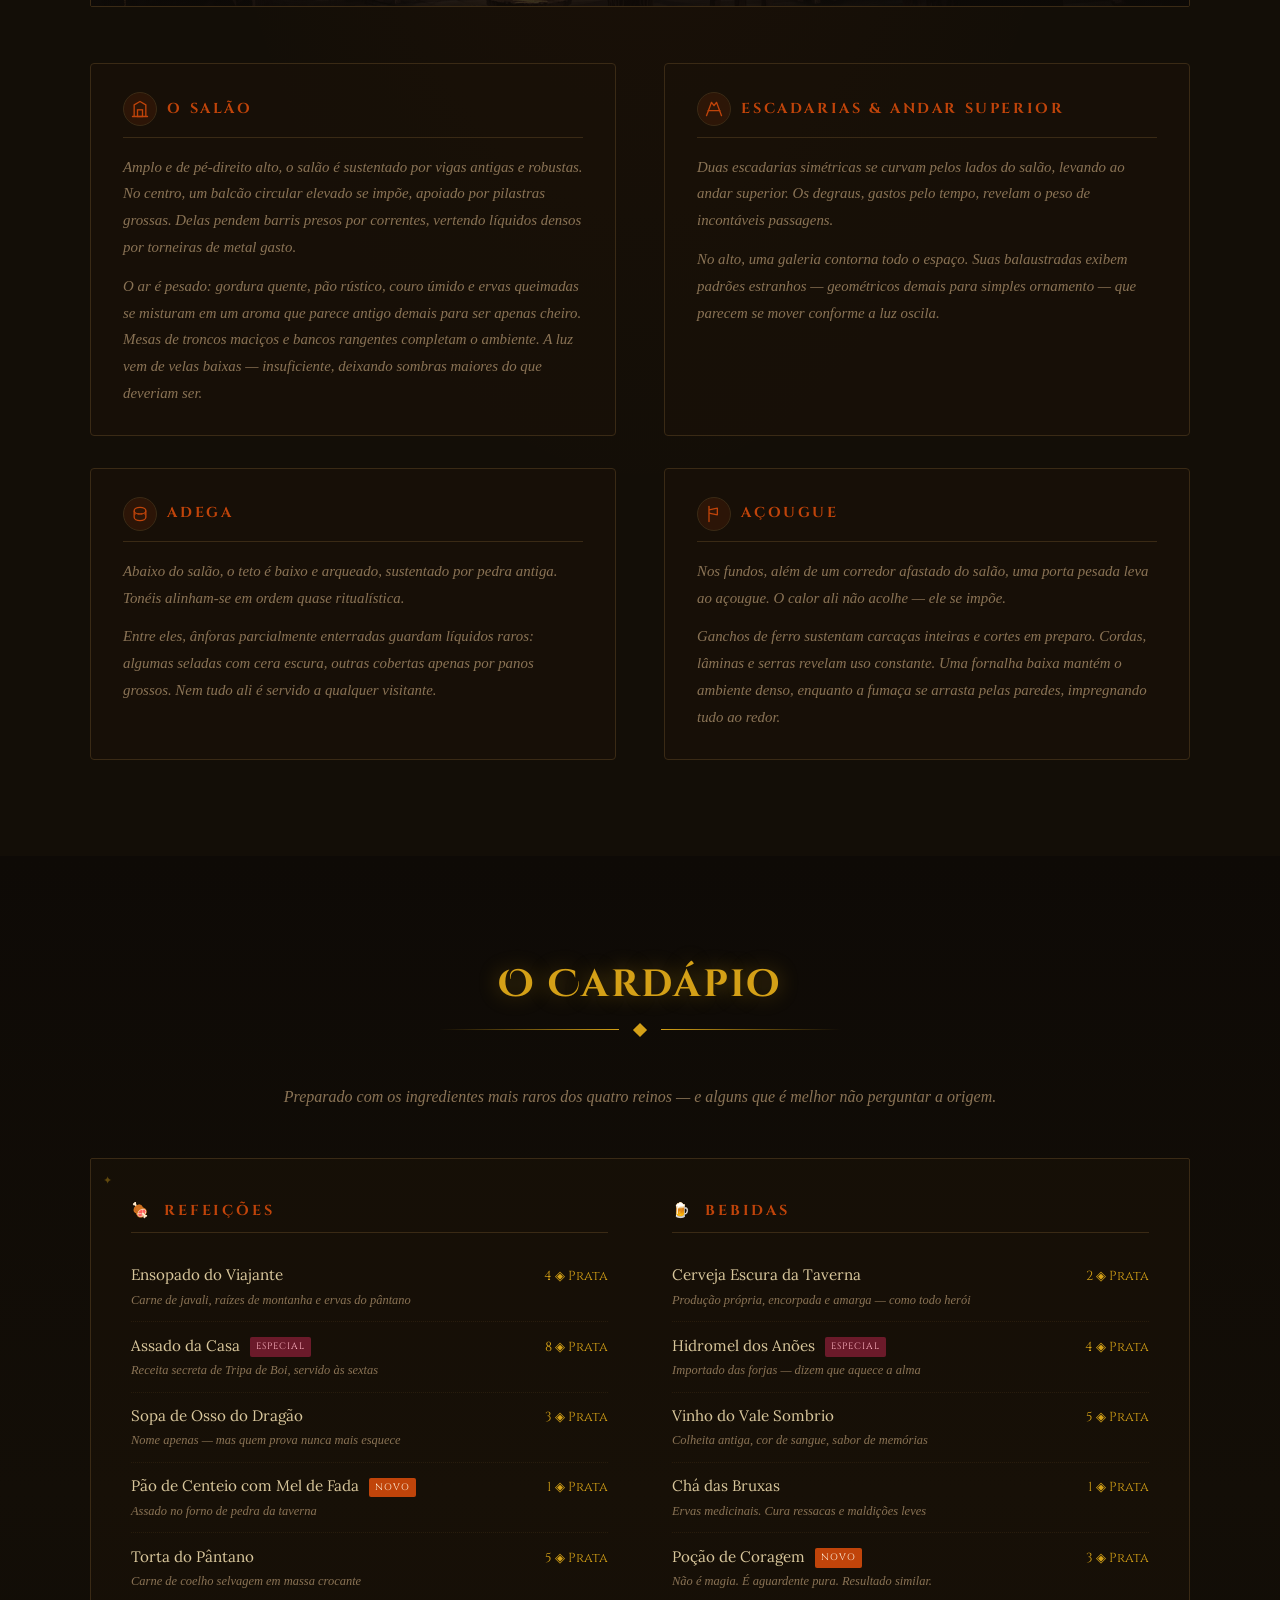
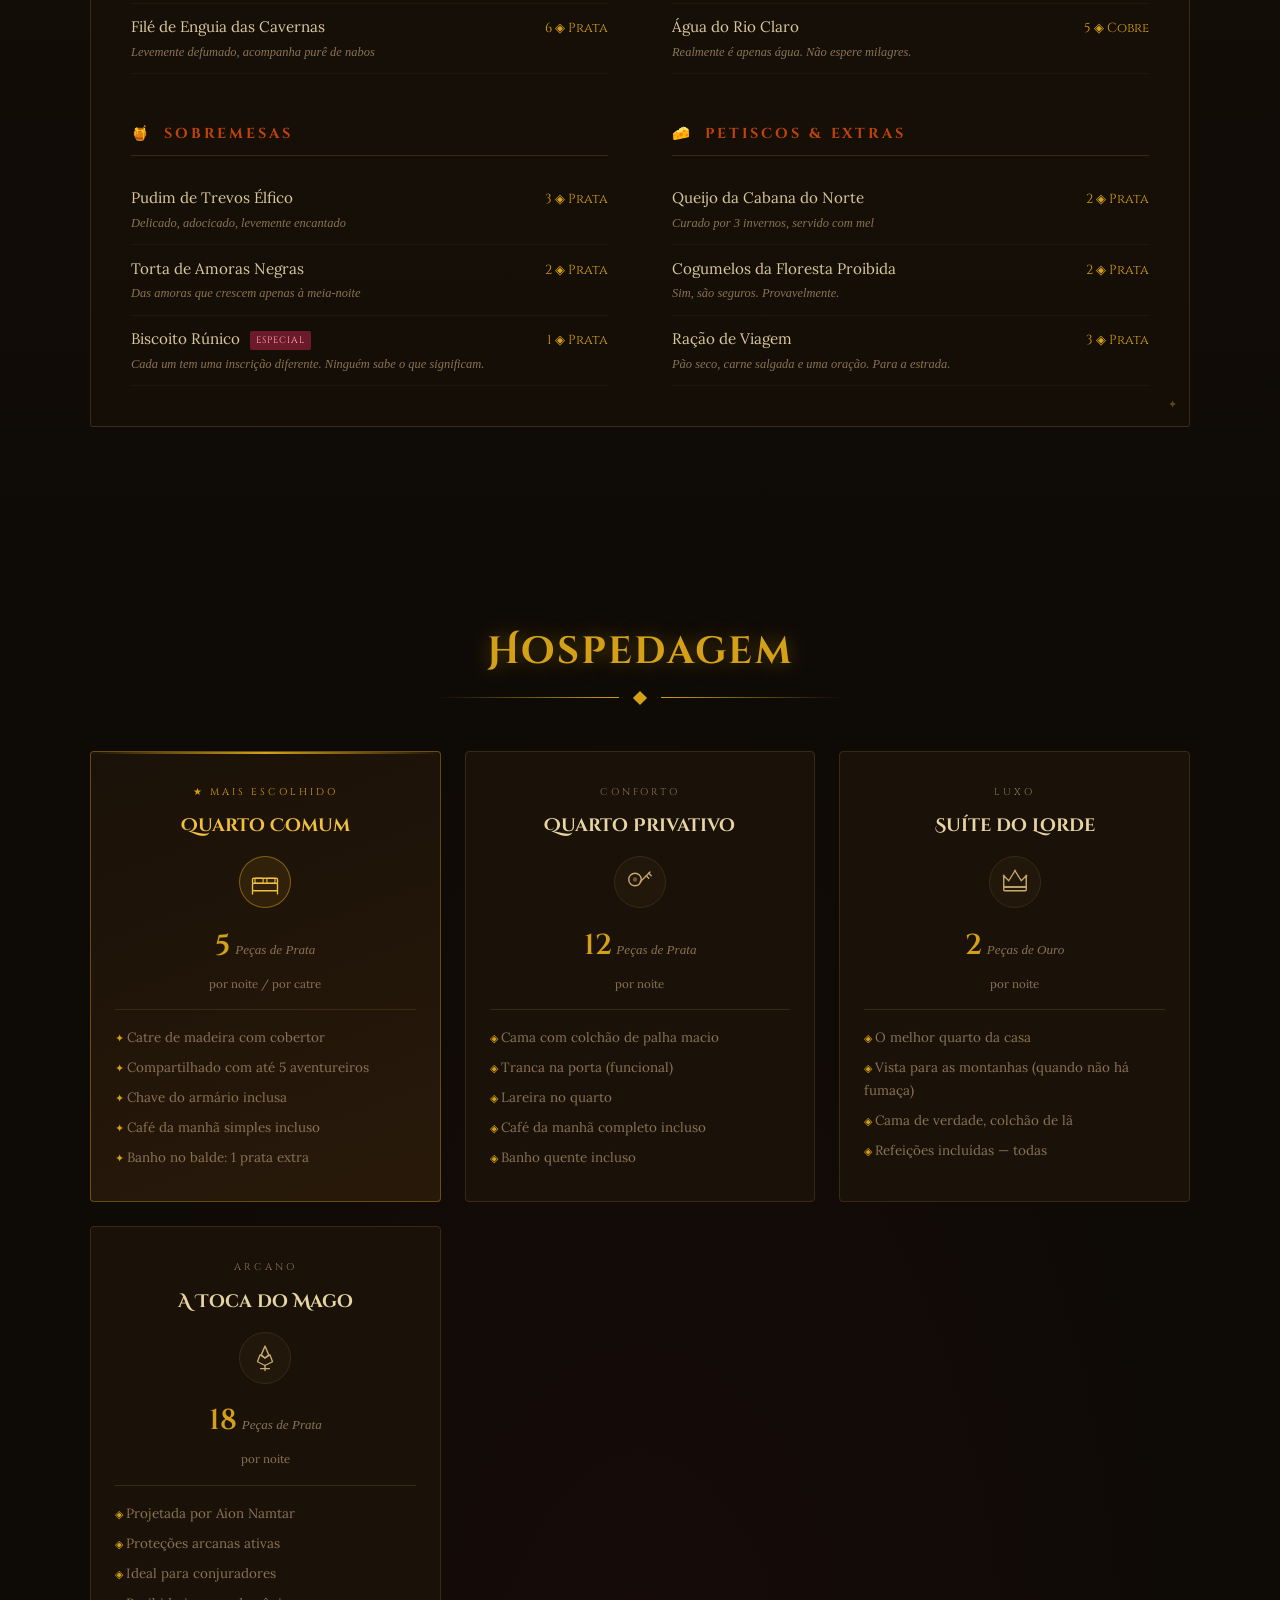
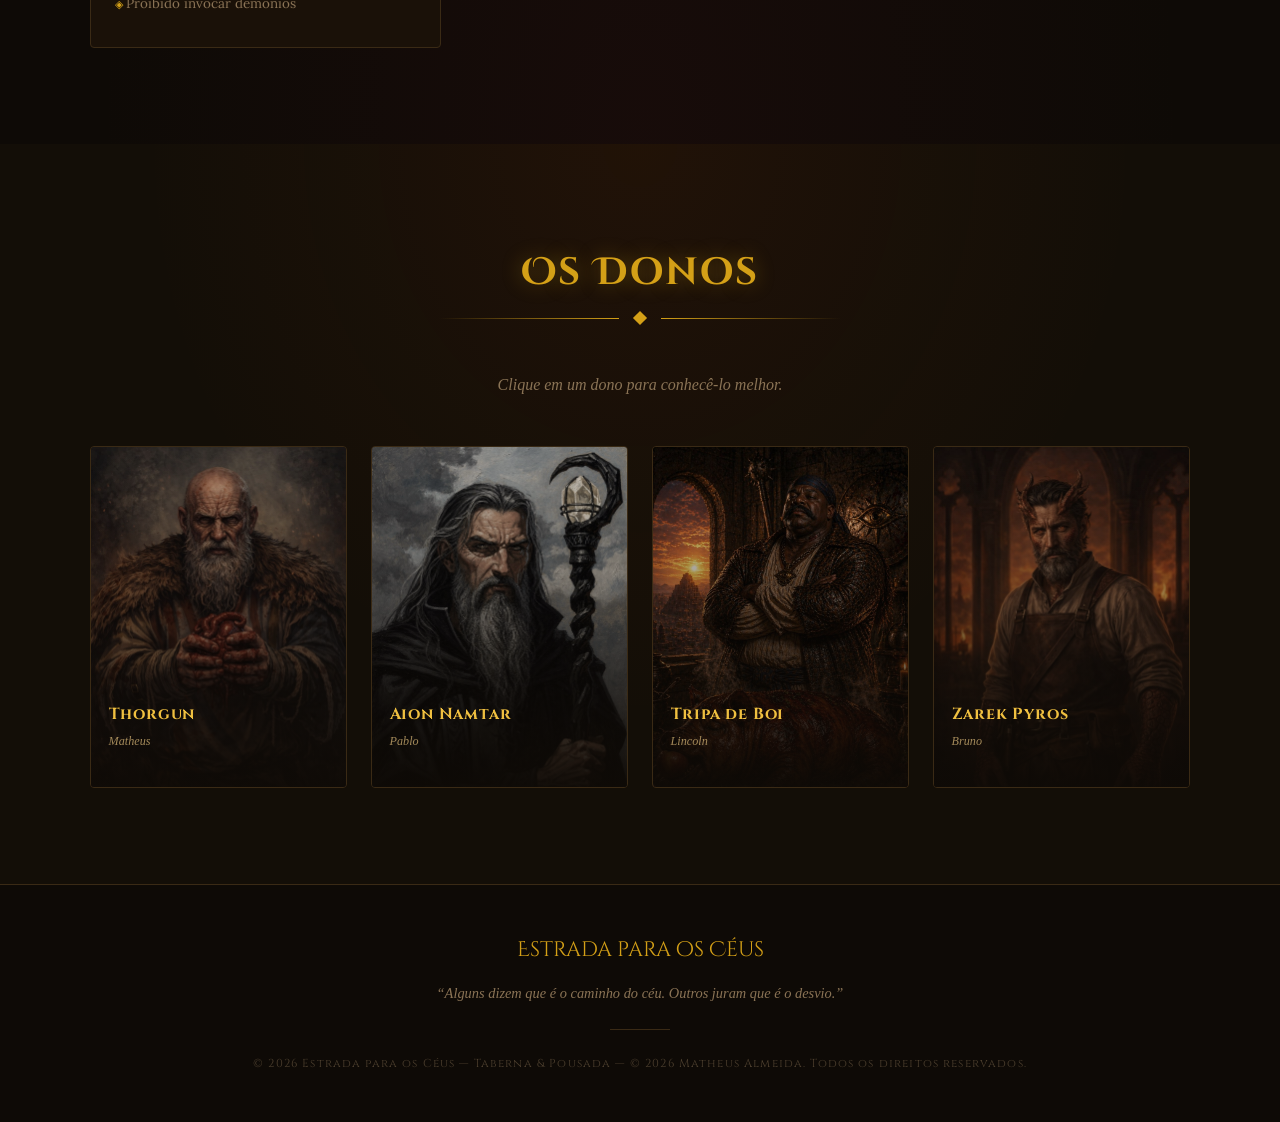
==== commit 573c5053: "quarto commit" ====
--- a/index.html
+++ b/index.html
@@ -11,6 +11,22 @@
 </head>
 <body>
 
+  <div id="splash" class="splash">
+    <div id="splashVeil" class="splash-veil"></div>
+  <div class="splash-inner">
+    <p class="splash-eyebrow">Bem-vindo à</p>
+    <h2 class="splash-title">Estrada para os Céus</h2>
+    <p class="splash-lore">Você ouve passos na estrada. Uma luz fraca pisca lá adiante.</p>
+    <button class="splash-btn" id="splashEnter">
+      <span>⚔</span> Entrar na Taverna
+    </button>
+  </div>
+</div>
+
+<audio id="tavernAudio" loop preload="auto">
+  <source src="audio/taverna.mp3" type="audio/mpeg" />
+</audio>
+
   <!-- ══════════════════════════════════════
        NAVBAR
   ══════════════════════════════════════ -->
--- a/styles.css
+++ b/styles.css
@@ -1032,3 +1032,94 @@
 @media (max-width: 380px) {
   .owners-grid { grid-template-columns: 1fr; }
 }
+
+/* ── SPLASH SCREEN ────────────────────────────────────────── */
+.splash {
+  position: fixed;
+  inset: 0;
+  z-index: 2000;
+  background: var(--color-bg);
+  display: flex;
+  align-items: center;
+  justify-content: center;
+  text-align: center;
+  padding: 2rem;
+}
+
+/* Véu preto que cobre tudo durante a transição */
+.splash-veil {
+  position: fixed;
+  inset: 0;
+  z-index: 1999;
+  background: #000;
+  opacity: 0;
+  pointer-events: none;
+  transition: opacity 0.6s ease;
+}
+.splash-veil.fade-in  { opacity: 1; }
+.splash-veil.fade-out {
+  opacity: 0;
+  transition: opacity 1.8s ease;
+}
+
+/* Splash saindo */
+.splash.leaving {
+  opacity: 0;
+  transition: opacity 0.4s ease;
+  pointer-events: none;
+}
+
+.splash-inner {
+  max-width: 480px;
+  display: flex;
+  flex-direction: column;
+  align-items: center;
+  gap: 1rem;
+}
+
+.splash-eyebrow {
+  font-family: var(--font-heading);
+  font-size: 0.72rem;
+  letter-spacing: 0.35em;
+  text-transform: uppercase;
+  color: var(--color-text-muted);
+}
+
+.splash-title {
+  font-family: var(--font-display);
+  font-size: clamp(2rem, 6vw, 3.5rem);
+  color: var(--color-gold-bright);
+  text-shadow: 0 0 40px rgba(212,160,23,0.5);
+  line-height: 1.1;
+}
+
+.splash-lore {
+  font-family: var(--font-flavor);
+  font-style: italic;
+  color: var(--color-text-muted);
+  font-size: 1rem;
+  margin-bottom: 0.5rem;
+}
+
+.splash-btn {
+  display: inline-flex;
+  align-items: center;
+  gap: 0.75rem;
+  padding: 0.9rem 2.5rem;
+  font-family: var(--font-heading);
+  font-size: 0.82rem;
+  letter-spacing: 0.2em;
+  text-transform: uppercase;
+  color: var(--color-bg);
+  background: linear-gradient(135deg, var(--color-gold) 0%, #b8860b 100%);
+  border: none;
+  border-radius: var(--radius);
+  cursor: pointer;
+  box-shadow: 0 4px 20px rgba(212,160,23,0.35);
+  transition: transform 0.3s ease, box-shadow 0.3s ease;
+}
+
+.splash-btn:hover {
+  transform: translateY(-2px);
+  box-shadow: 0 8px 30px rgba(212,160,23,0.55);
+}
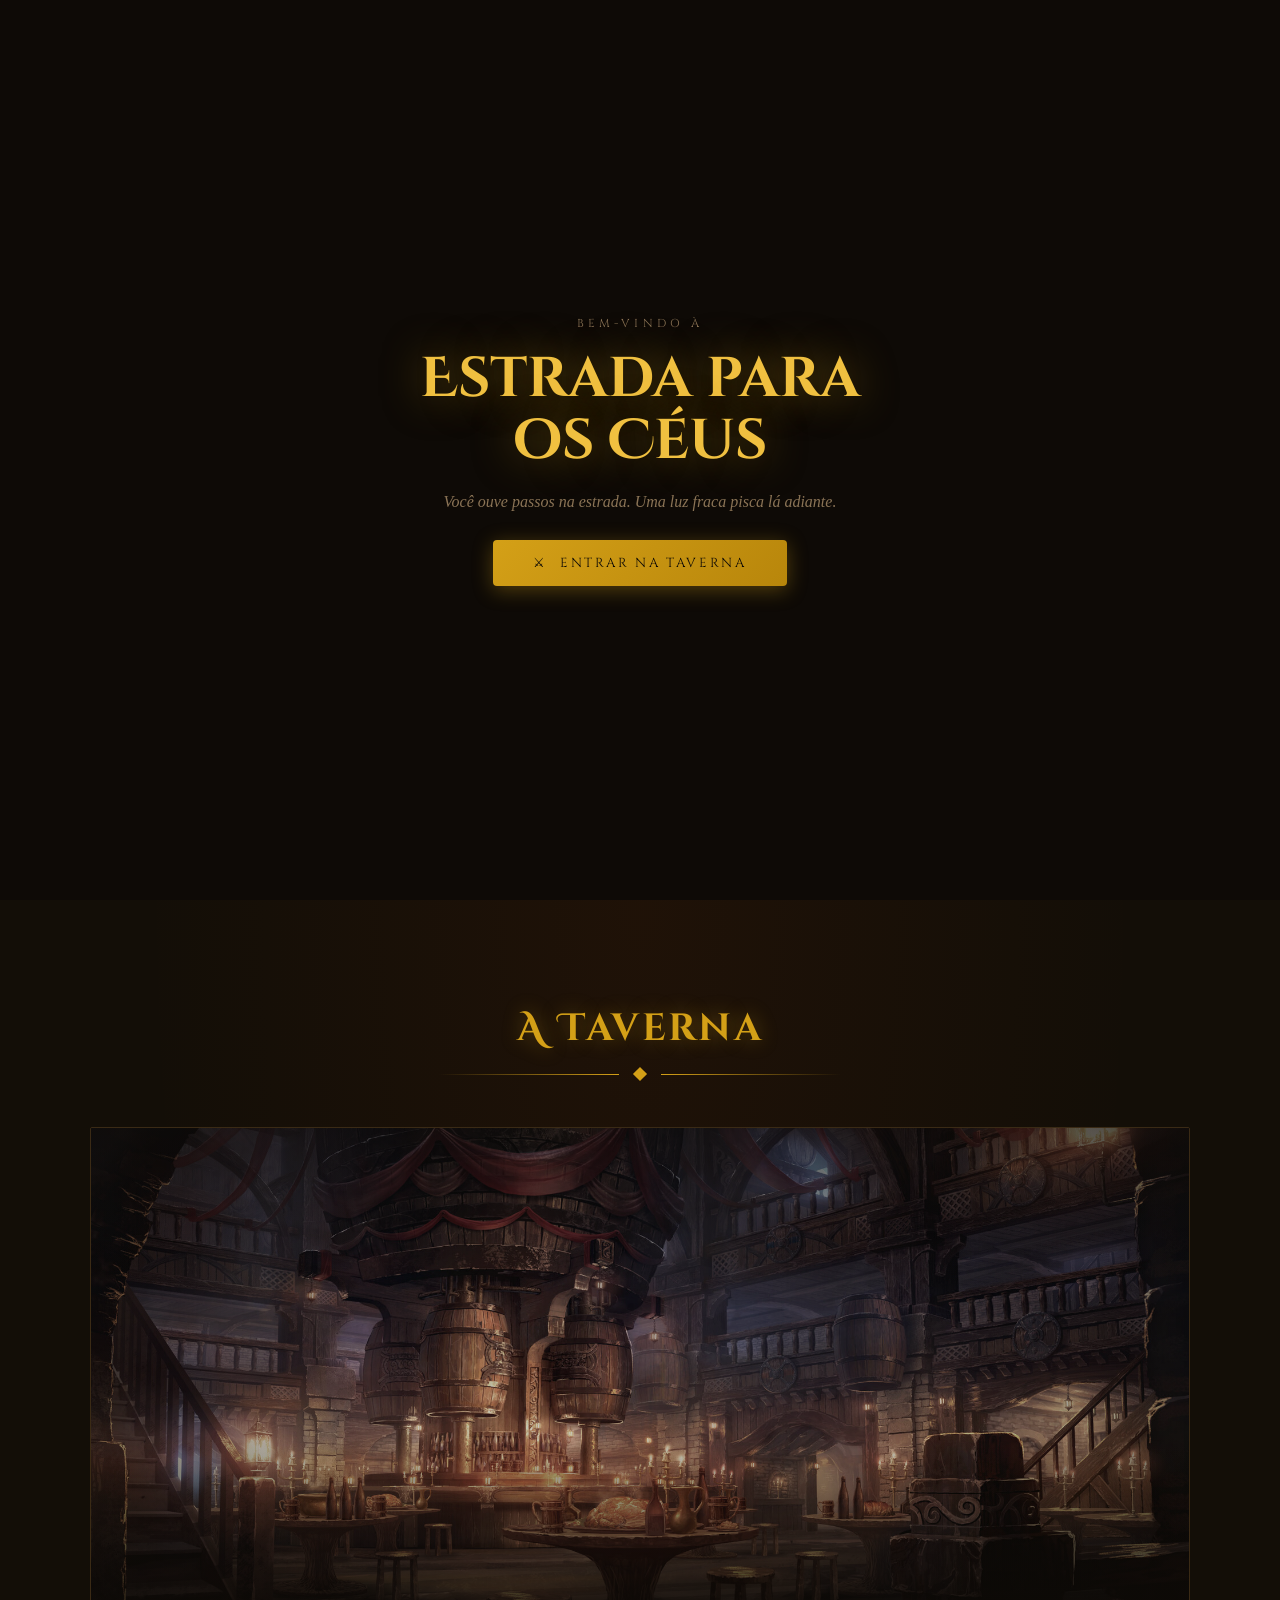
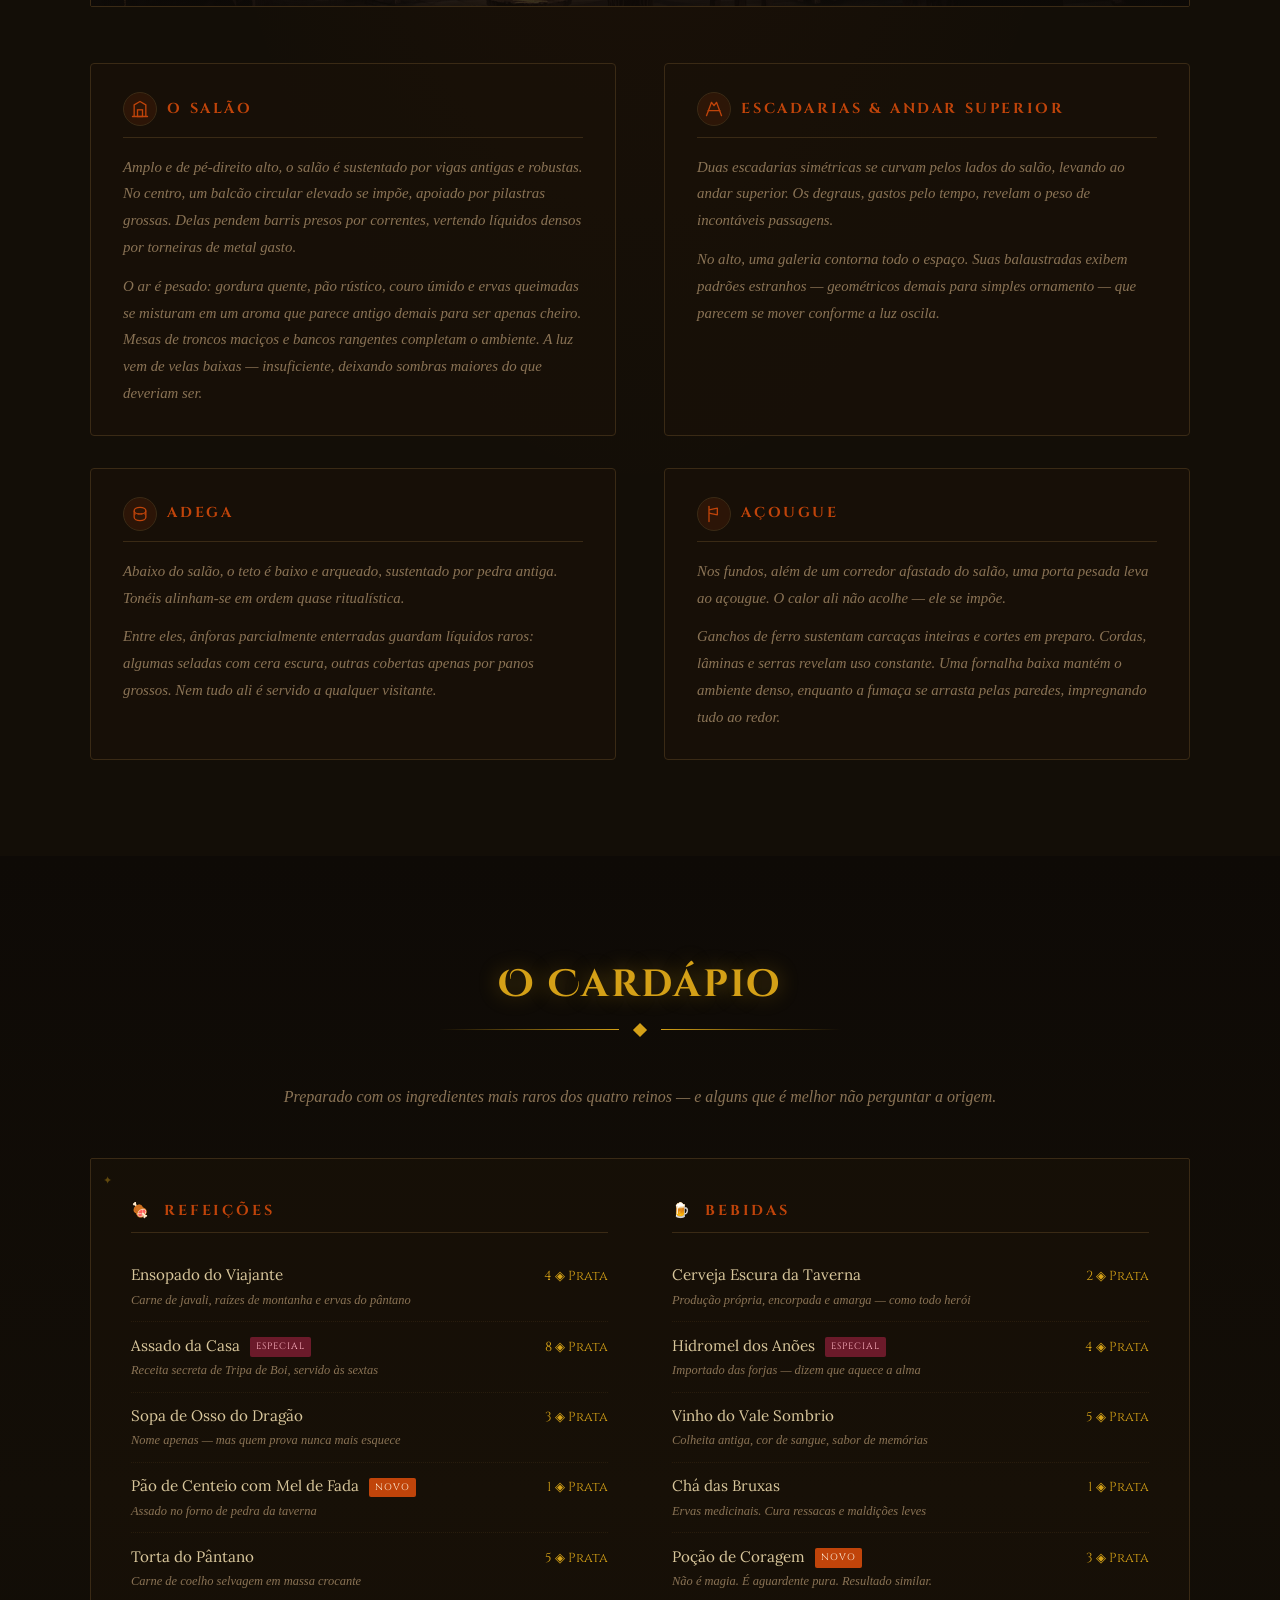
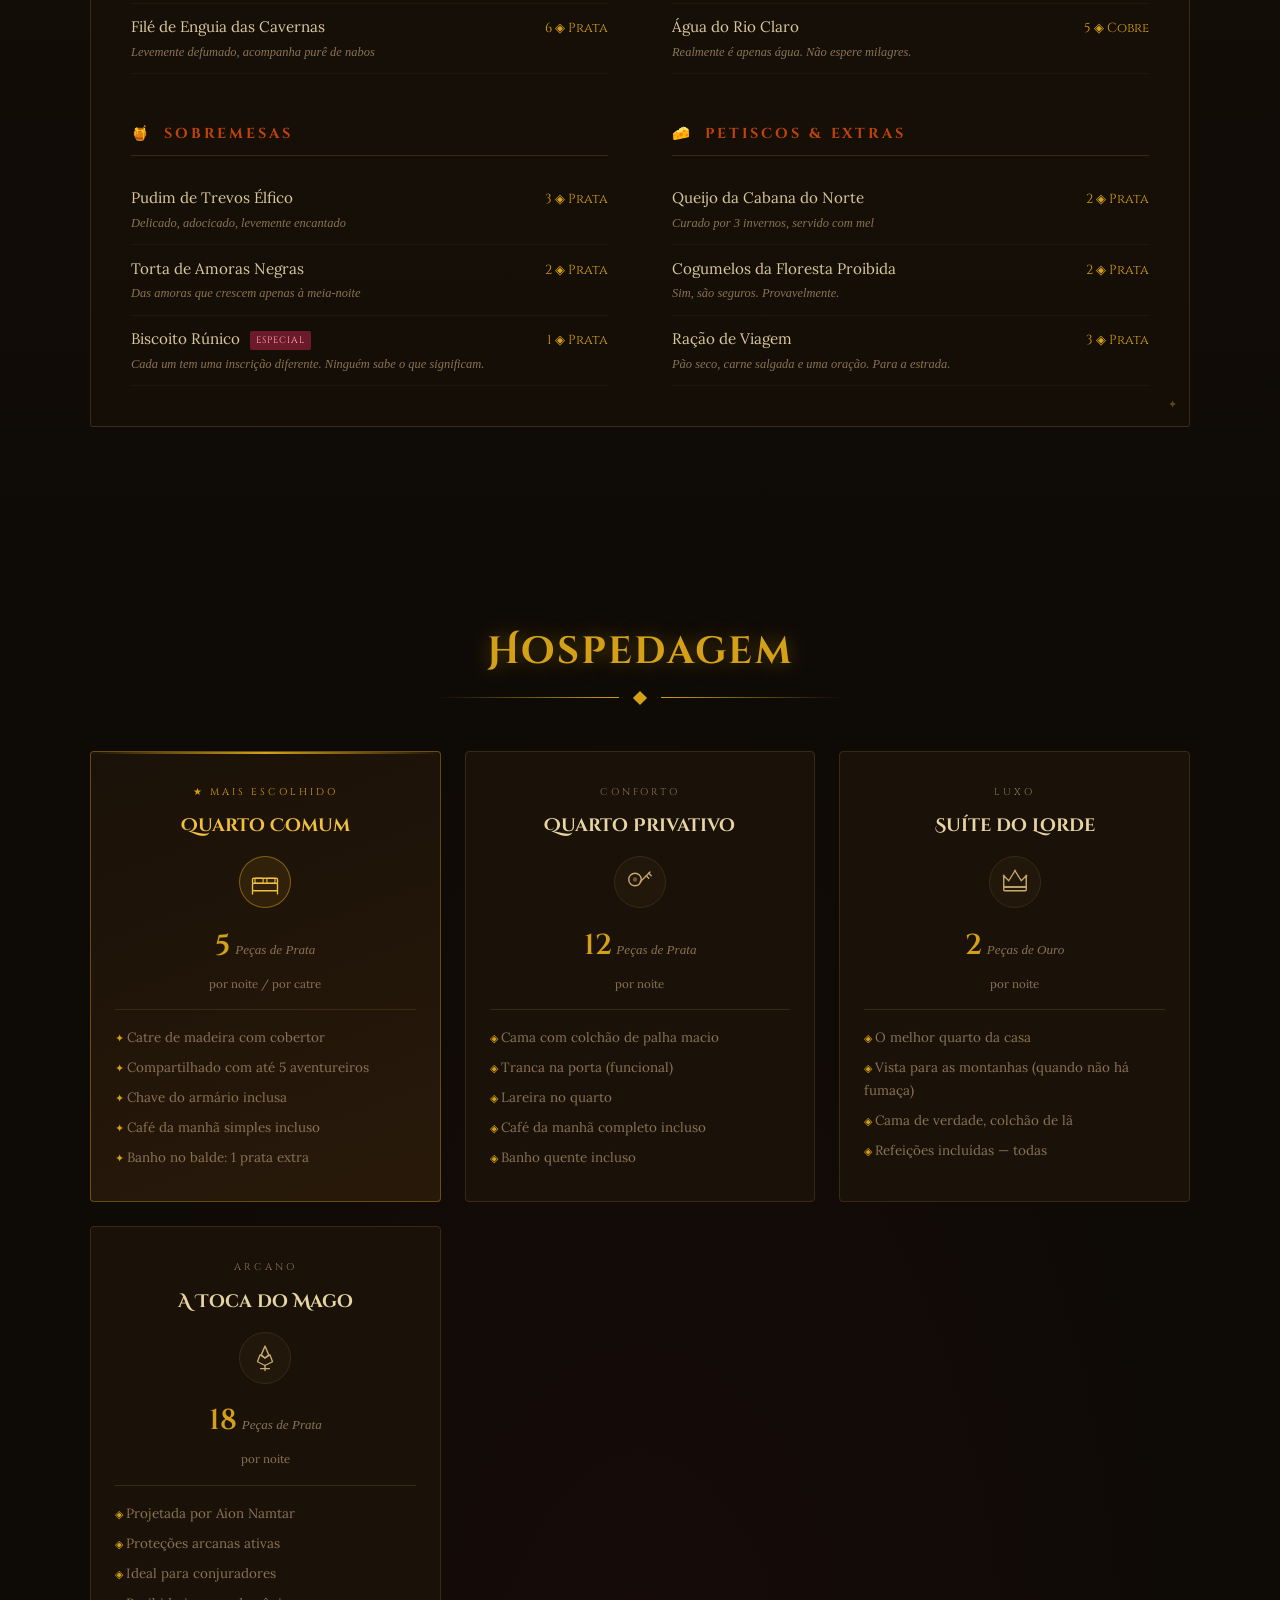
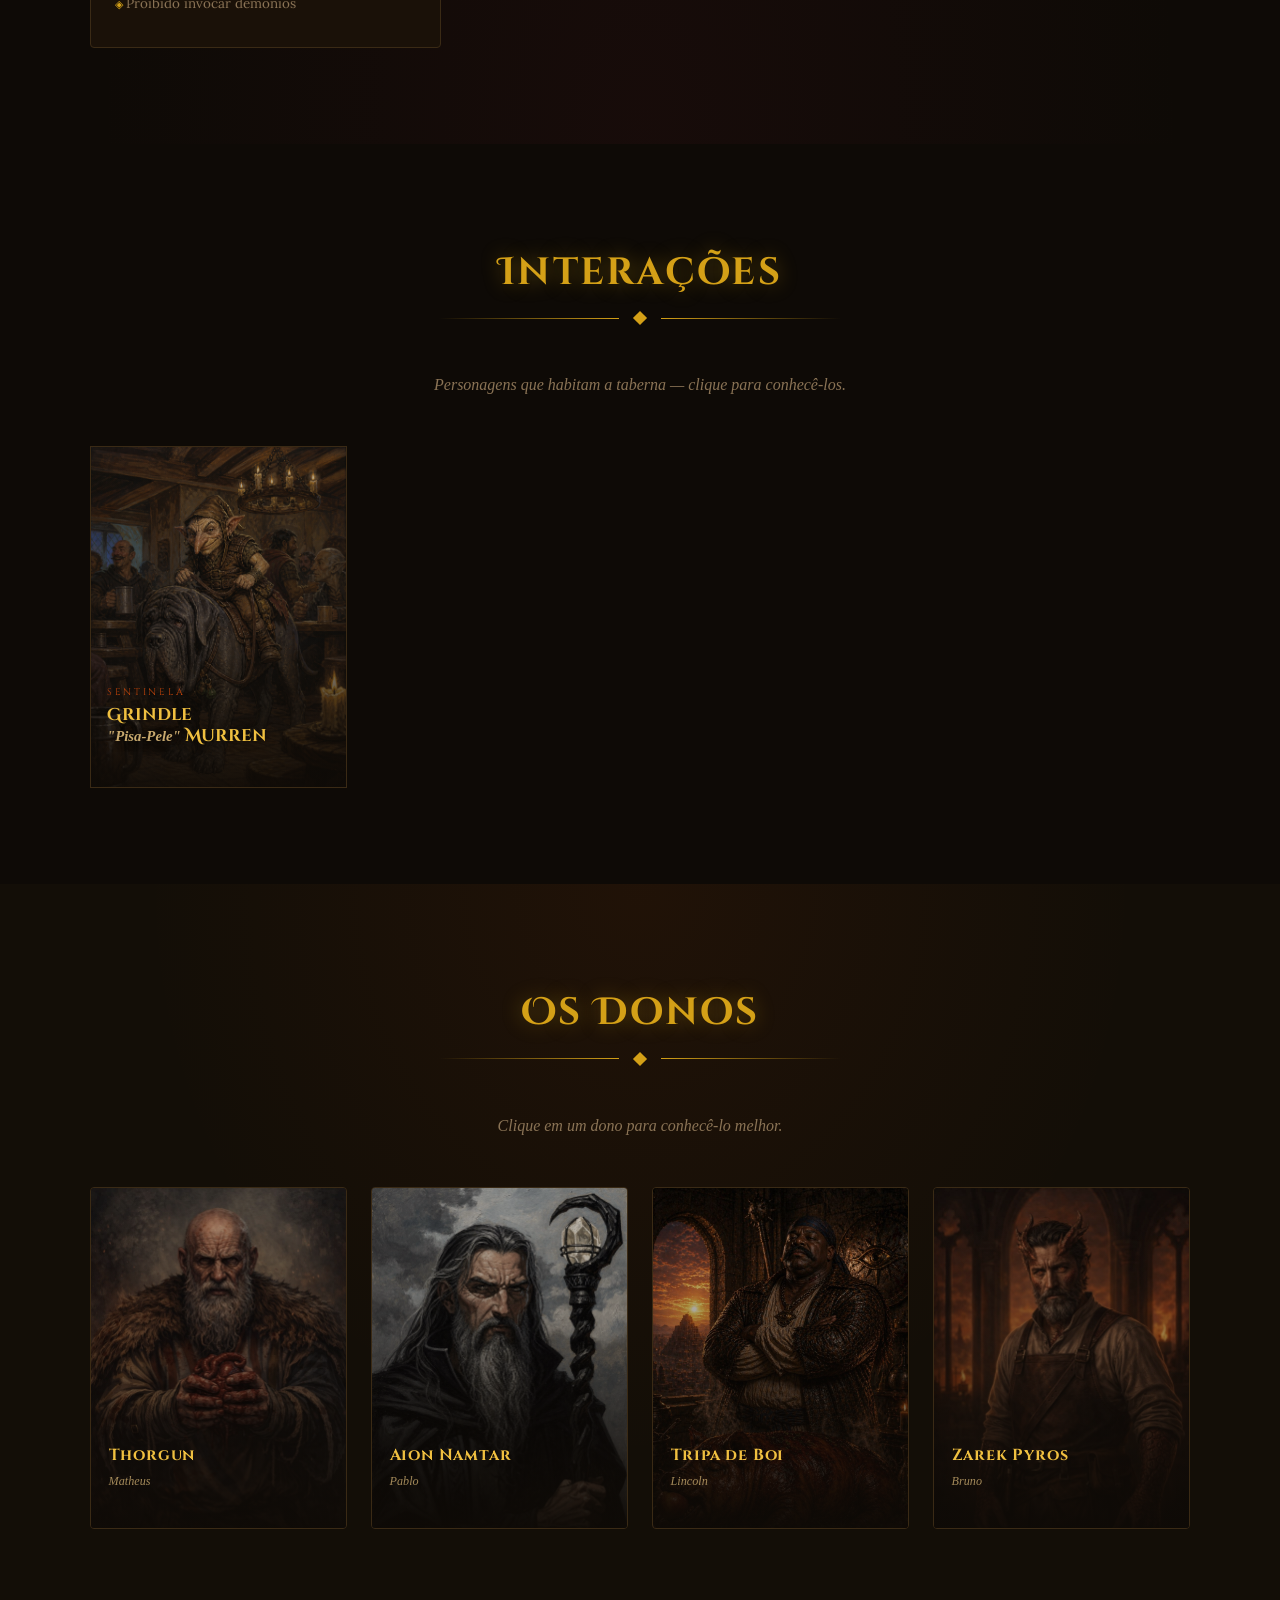
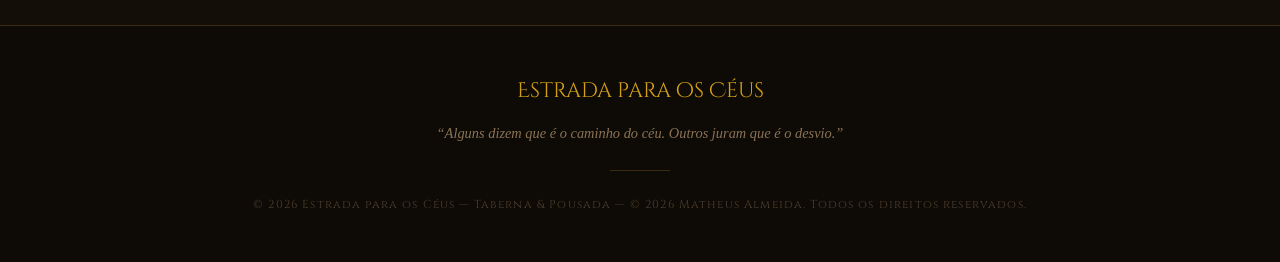
==== commit b734b39a: "feat: adiciona aba de interações e personagem Grindle" ====
--- a/index.html
+++ b/index.html
@@ -36,6 +36,7 @@
       <li><a href="#taverna">A Taverna</a></li>
       <li><a href="#cardapio">Cardápio</a></li>
       <li><a href="#hospedagem">Hospedagem</a></li>
+      <li><a href="#interacoes">Interações</a></li>
       <li><a href="#donos">Os Donos</a></li>
     </ul>
 
@@ -49,6 +50,7 @@
     <a href="#hero">Início</a>
     <a href="#cardapio">Cardápio</a>
     <a href="#hospedagem">Hospedagem</a>
+    <li><a href="#interacoes">Interações</a></li>
     <a href="#donos">Os Donos</a>
   </div>
 
@@ -403,7 +405,58 @@
       </div>
     </div>
   </section>
-
+  
+<!-- ══════════════════════════════════════
+     INTERAÇÕES
+══════════════════════════════════════ -->
+<section id="interacoes" aria-label="Personagens para interação">
+  <div class="container">
+
+    <h2 class="section-title reveal">Interações</h2>
+    <div class="section-ornament reveal reveal-delay-1" aria-hidden="true">
+      <div class="ornament-diamond"></div>
+    </div>
+    <p class="menu-intro reveal reveal-delay-2">Personagens que habitam a taberna — clique para conhecê-los.</p>
+
+    <div class="interactions-grid">
+
+      <!-- CARD: Grindle -->
+      <a href="grindle.html" class="interaction-card reveal reveal-delay-1" aria-label="Ver página de Grindle Pisa-Pele Murren">
+        <div class="interaction-card-img-wrap">
+          <!--
+            Imagem 3:4 do personagem.
+            Arquivo: img/grindle.png
+          -->
+          <img src="img/grindle.png" alt="Grindle Pisa-Pele Murren" loading="lazy" />
+          <div class="interaction-card-overlay" aria-hidden="true"></div>
+        </div>
+        <div class="interaction-card-info">
+          <span class="interaction-card-role">Sentinela</span>
+          <h3 class="interaction-card-name">Grindle<br><em>"Pisa-Pele"</em> Murren</h3>
+          <span class="interaction-card-hint">Ver personagem ✦</span>
+        </div>
+      </a>
+
+      <!--
+        Adicione mais cards abaixo seguindo o mesmo padrão.
+        Exemplo:
+
+        <a href="nome-do-arquivo.html" class="interaction-card reveal reveal-delay-2" aria-label="Ver página de Nome do Personagem">
+          <div class="interaction-card-img-wrap">
+            <img src="img/personagem.jpg" alt="Nome do Personagem" loading="lazy" />
+            <div class="interaction-card-overlay" aria-hidden="true"></div>
+          </div>
+          <div class="interaction-card-info">
+            <span class="interaction-card-role">Ocupação</span>
+            <h3 class="interaction-card-name">Nome do Personagem</h3>
+            <span class="interaction-card-hint">Ver personagem ✦</span>
+          </div>
+        </a>
+      -->
+
+    </div>
+  </div>
+</section>
 
   <!-- ══════════════════════════════════════
        OS DONOS
--- a/styles.css
+++ b/styles.css
@@ -713,6 +713,124 @@
     var(--color-bg-section);
 }
 
+/* ── INTERAÇÕES ──────────────────────────────────────────── */
+.interactions-grid {
+  display: grid;
+  grid-template-columns: repeat(4, 1fr);
+  gap: 1.5rem;
+  margin-top: 0.5rem;
+}
+
+.interaction-card {
+  display: block;
+  text-decoration: none;
+  position: relative;
+  background: var(--color-bg-card);
+  border: 1px solid var(--color-border);
+  overflow: hidden;
+  transition: border-color var(--transition), box-shadow var(--transition), transform var(--transition);
+}
+
+.interaction-card:hover {
+  border-color: var(--color-gold);
+  box-shadow: var(--shadow-glow), var(--shadow-deep);
+  transform: translateY(-4px);
+}
+
+.interaction-card-img-wrap {
+  position: relative;
+  aspect-ratio: 3 / 4;
+  overflow: hidden;
+}
+
+.interaction-card-img-wrap img {
+  width: 100%;
+  height: 100%;
+  object-fit: cover;
+  object-position: top center;
+  filter: sepia(15%) brightness(0.85);
+  transition: transform 0.55s ease, filter 0.4s ease;
+}
+
+.interaction-card:hover .interaction-card-img-wrap img {
+  transform: scale(1.05);
+  filter: sepia(8%) brightness(0.95);
+}
+
+.interaction-card-overlay {
+  position: absolute;
+  inset: 0;
+  background: linear-gradient(to top, rgba(14,10,6,0.92) 0%, rgba(14,10,6,0.3) 45%, transparent 100%);
+  transition: opacity var(--transition);
+}
+
+.interaction-card:hover .interaction-card-overlay {
+  opacity: 0.8;
+}
+
+.interaction-card-info {
+  position: absolute;
+  bottom: 0;
+  left: 0;
+  right: 0;
+  padding: 1.25rem 1rem 1rem;
+  display: flex;
+  flex-direction: column;
+  gap: 0.25rem;
+}
+
+.interaction-card-role {
+  font-family: var(--font-heading);
+  font-size: 0.6rem;
+  letter-spacing: 0.28em;
+  text-transform: uppercase;
+  color: var(--color-ember);
+}
+
+.interaction-card-name {
+  font-family: var(--font-display);
+  font-size: clamp(0.85rem, 1.5vw, 1.05rem);
+  color: var(--color-gold-bright);
+  line-height: 1.25;
+  text-shadow: 0 1px 10px rgba(0,0,0,0.8);
+}
+
+.interaction-card-name em {
+  font-family: var(--font-flavor);
+  font-style: italic;
+  font-size: 0.88em;
+  color: var(--color-parchment);
+}
+
+.interaction-card-hint {
+  font-family: var(--font-heading);
+  font-size: 0.6rem;
+  letter-spacing: 0.18em;
+  text-transform: uppercase;
+  color: var(--color-gold);
+  opacity: 0;
+  transform: translateY(4px);
+  transition: opacity var(--transition), transform var(--transition);
+  margin-top: 0.25rem;
+}
+
+.interaction-card:hover .interaction-card-hint {
+  opacity: 1;
+  transform: translateY(0);
+}
+
+/* Responsivo */
+@media (max-width: 1000px) {
+  .interactions-grid { grid-template-columns: repeat(3, 1fr); }
+}
+@media (max-width: 700px) {
+  .interactions-grid { grid-template-columns: repeat(2, 1fr); gap: 1rem; }
+}
+@media (max-width: 380px) {
+  .interactions-grid { grid-template-columns: 1fr; }
+}
+-->
+
 .owners-grid {
   display: grid;
   grid-template-columns: repeat(4, 1fr);
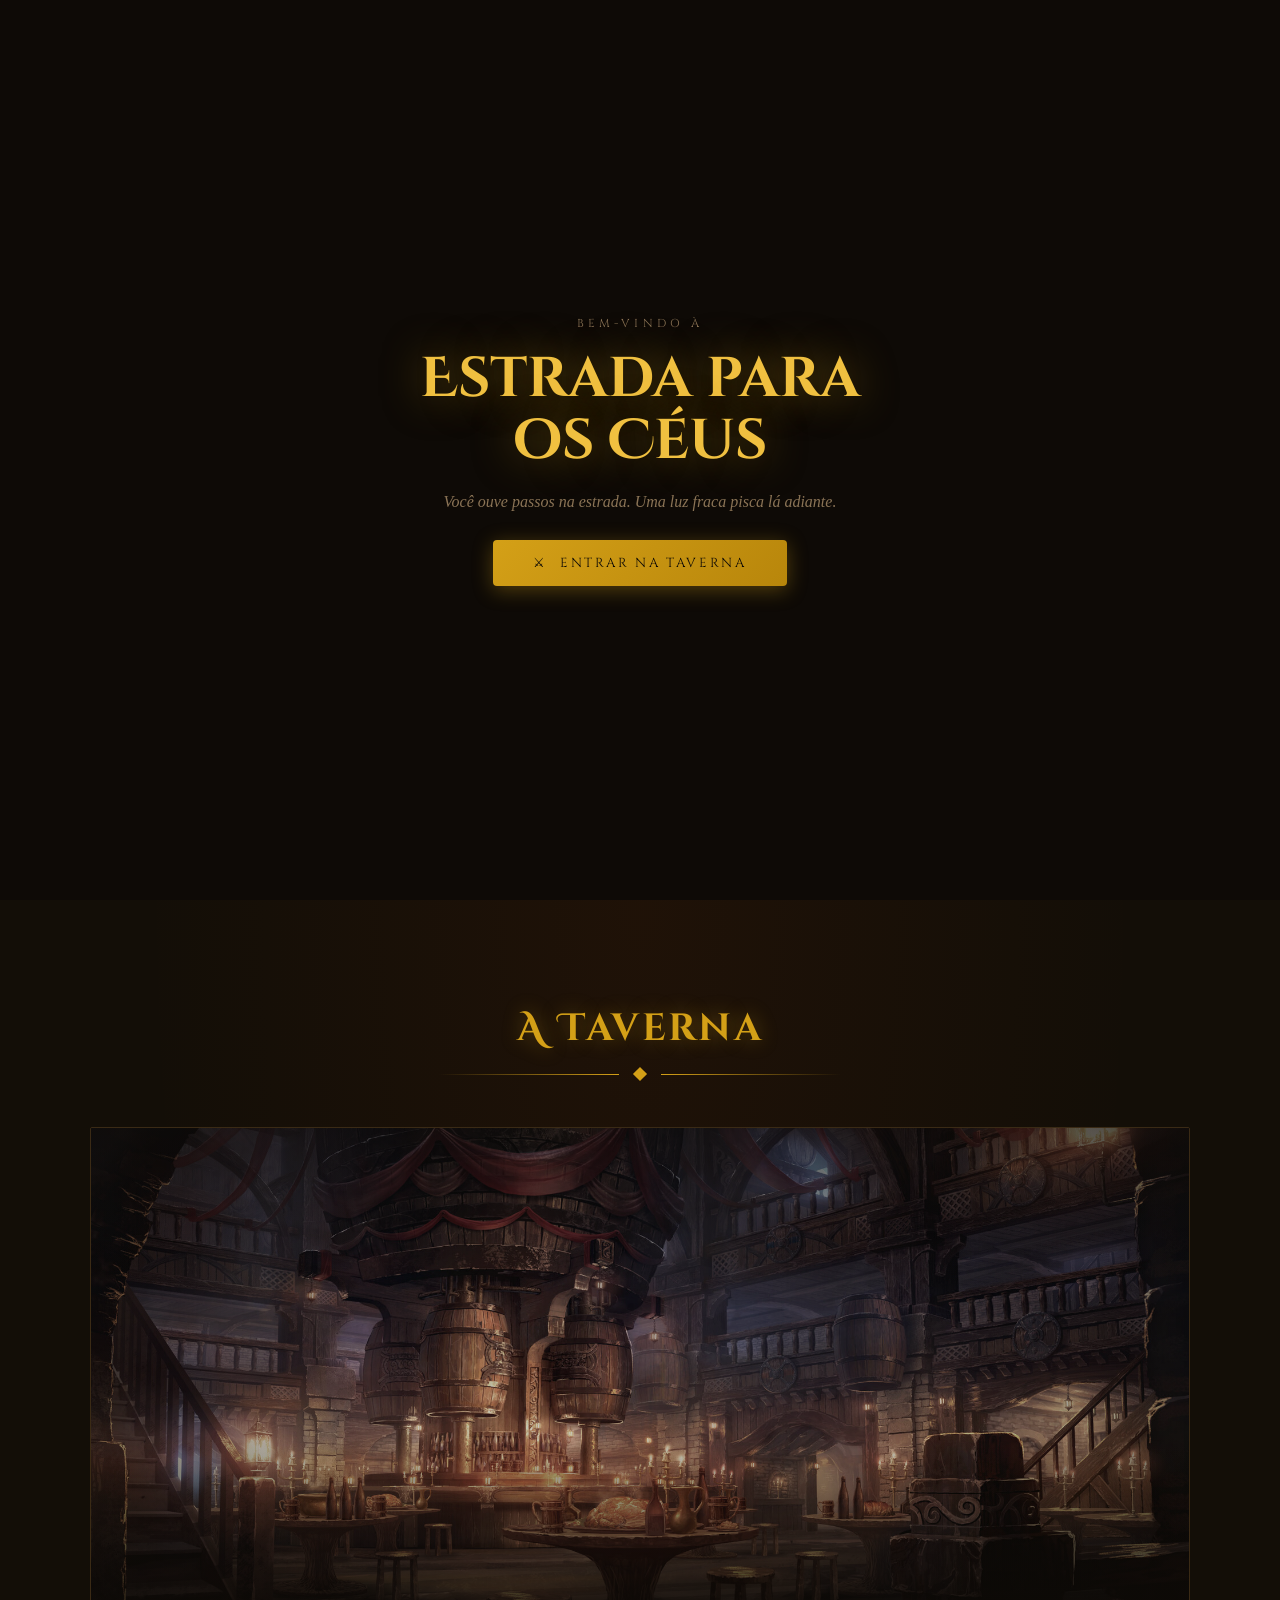
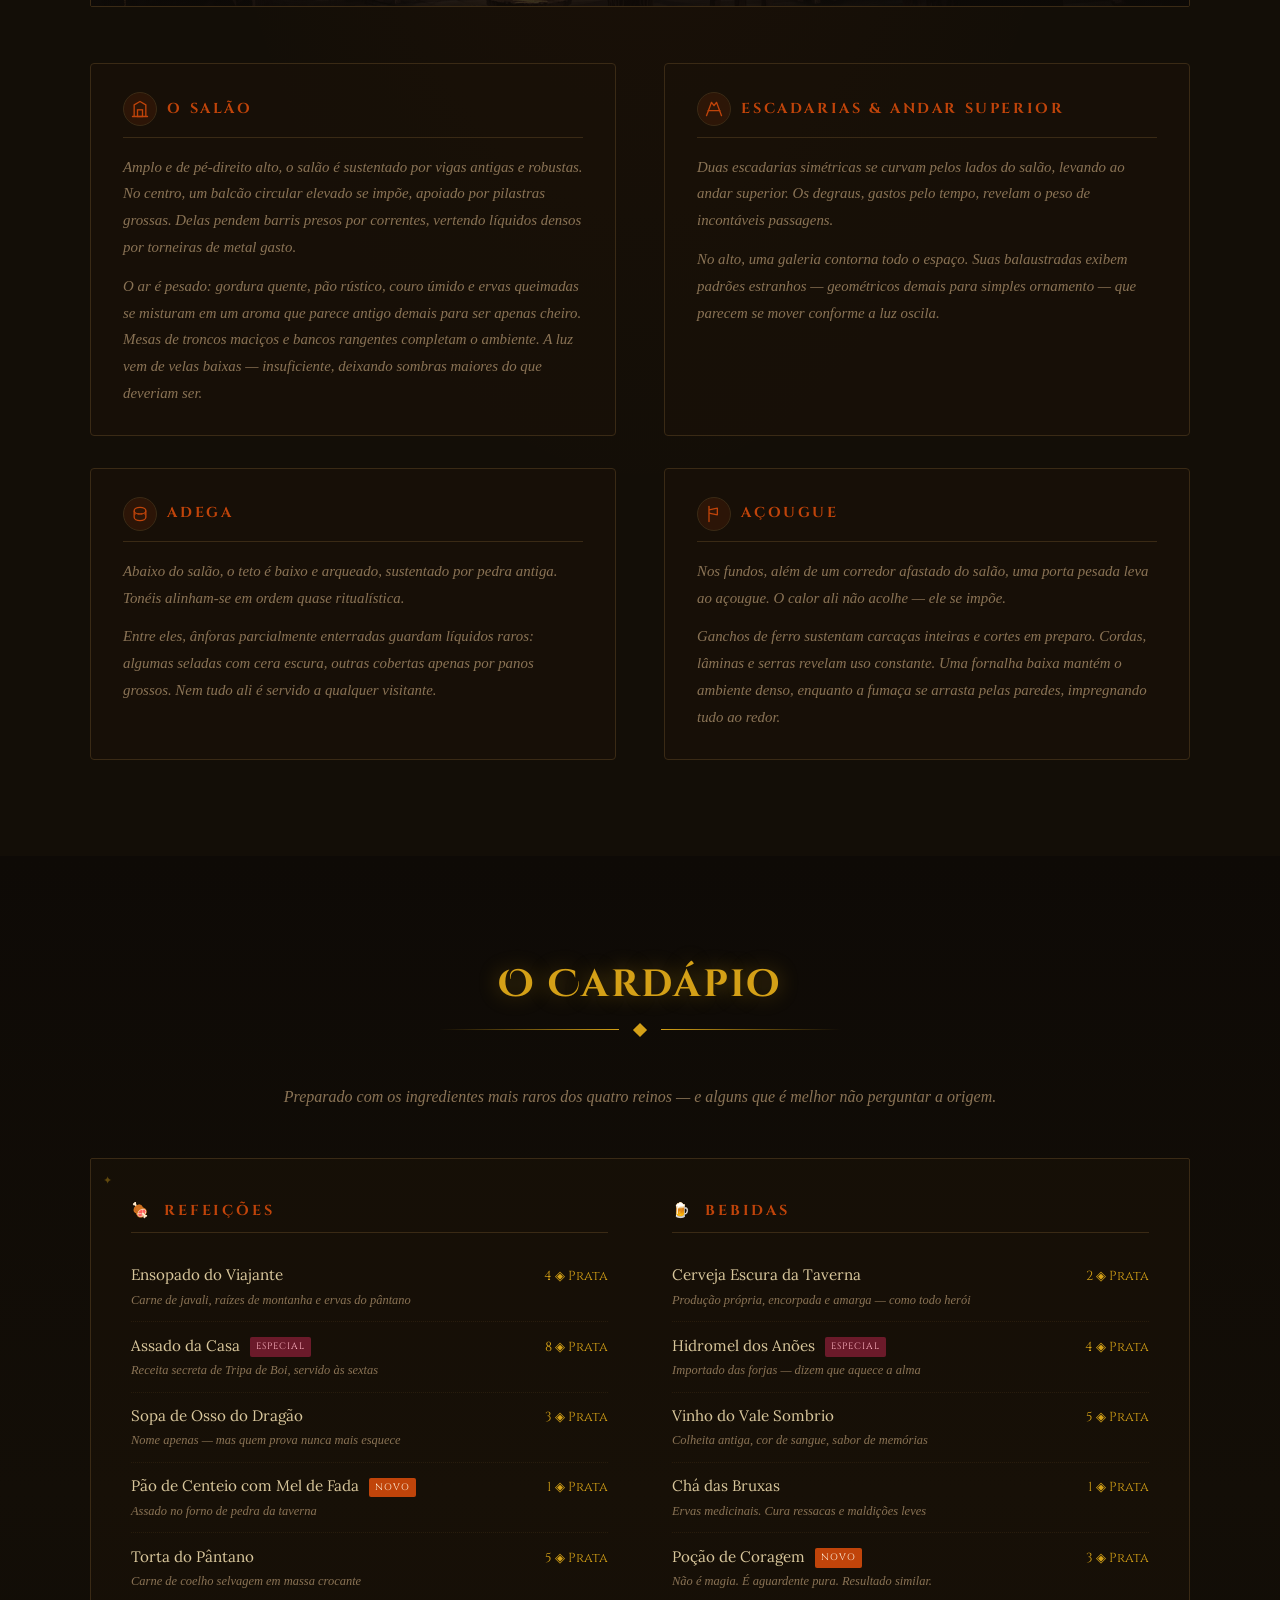
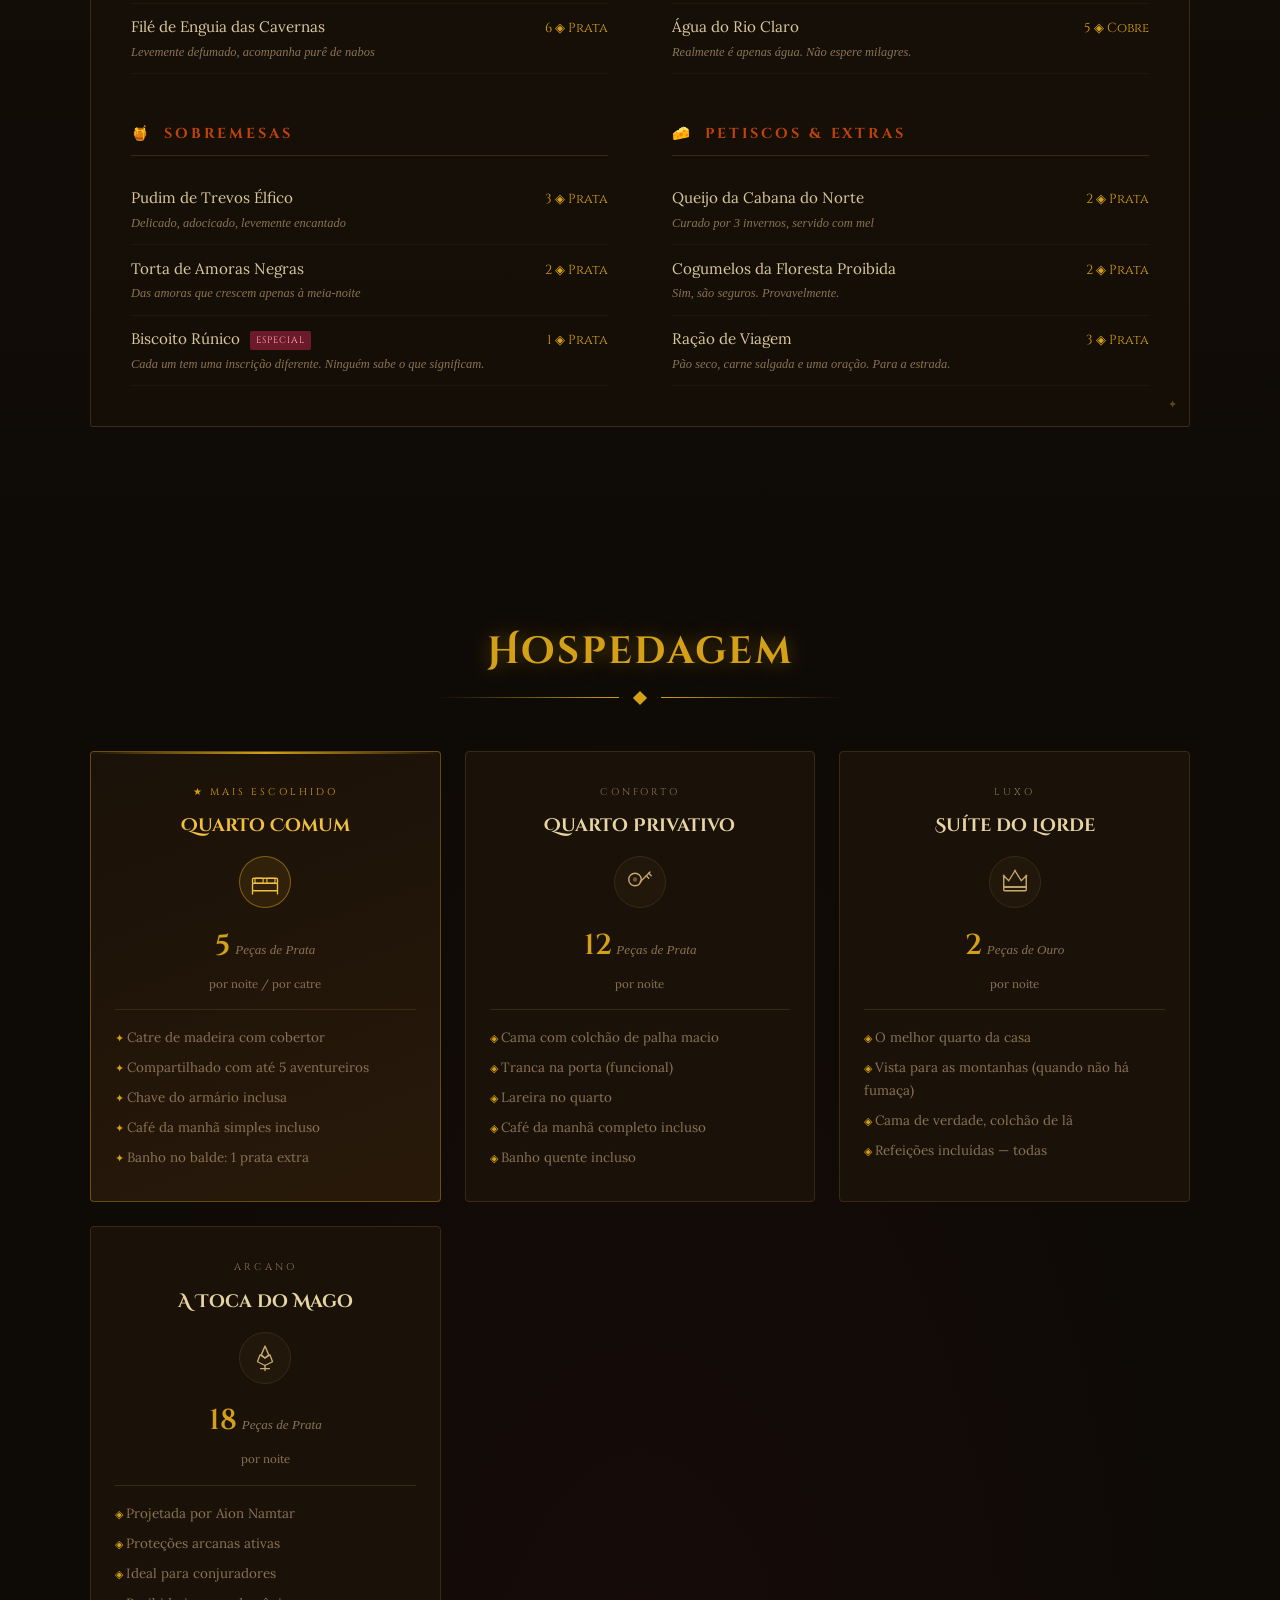
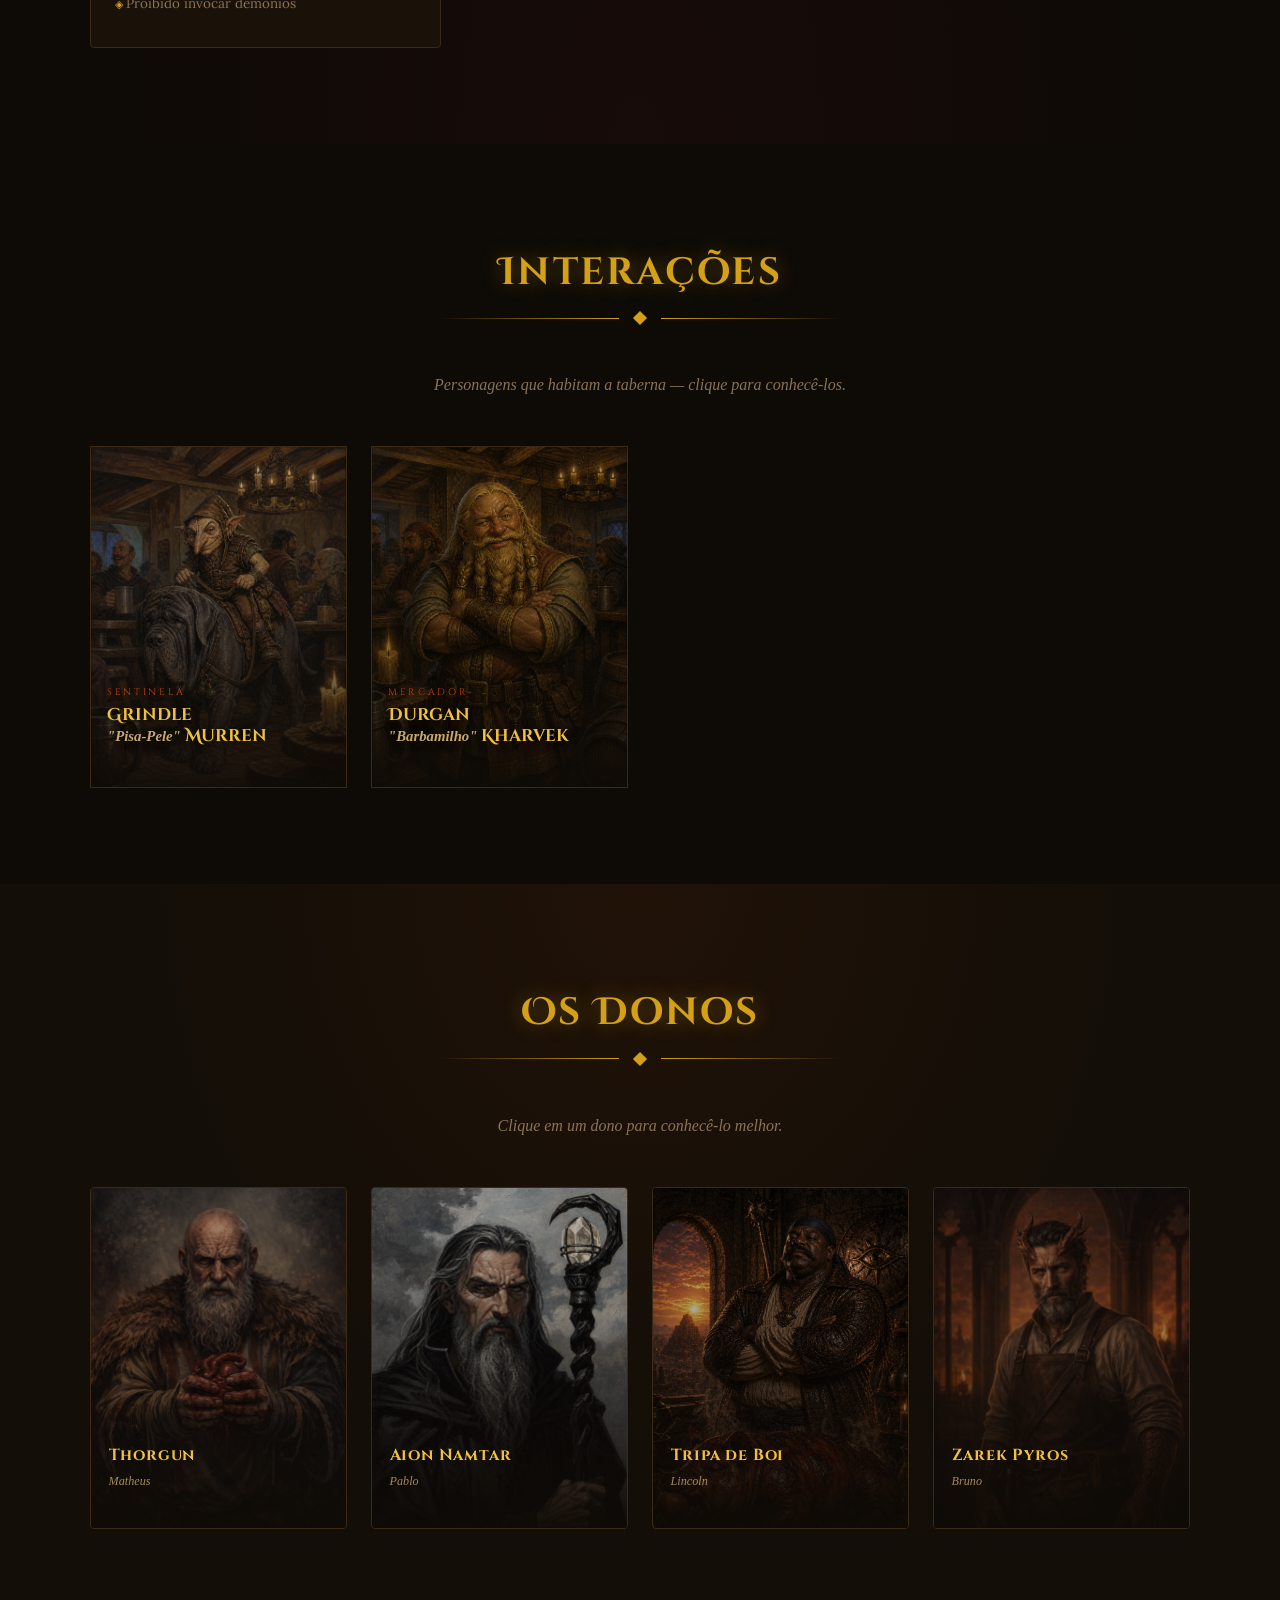
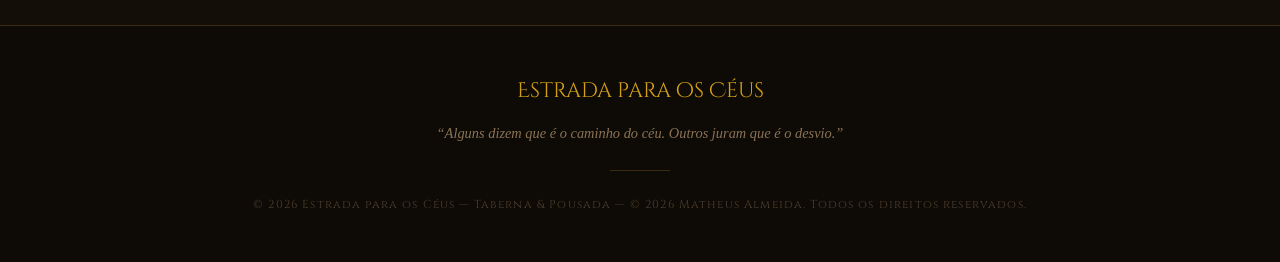
==== commit f2b41f58: "adicionado seção de vinculos nas paginas npcs" ====
--- a/index.html
+++ b/index.html
@@ -437,22 +437,19 @@
         </div>
       </a>
 
-      <!--
-        Adicione mais cards abaixo seguindo o mesmo padrão.
-        Exemplo:
-
-        <a href="nome-do-arquivo.html" class="interaction-card reveal reveal-delay-2" aria-label="Ver página de Nome do Personagem">
+        <!-- CARD: Grindle -->
+        <a href="durgan.html" class="interaction-card reveal reveal-delay-2" aria-label="Ver página de Durgan Barbamilho">
           <div class="interaction-card-img-wrap">
-            <img src="img/personagem.jpg" alt="Nome do Personagem" loading="lazy" />
+            <img src="img/durgan.png" alt="Durgan Barbamilho Kharvek" loading="lazy" />
             <div class="interaction-card-overlay" aria-hidden="true"></div>
           </div>
           <div class="interaction-card-info">
-            <span class="interaction-card-role">Ocupação</span>
-            <h3 class="interaction-card-name">Nome do Personagem</h3>
+            <span class="interaction-card-role">Mercador</span>
+            <h3 class="interaction-card-name">Durgan<br><em>"Barbamilho"</em> Kharvek</h3>
             <span class="interaction-card-hint">Ver personagem ✦</span>
           </div>
         </a>
-      -->
+      
 
     </div>
   </div>
